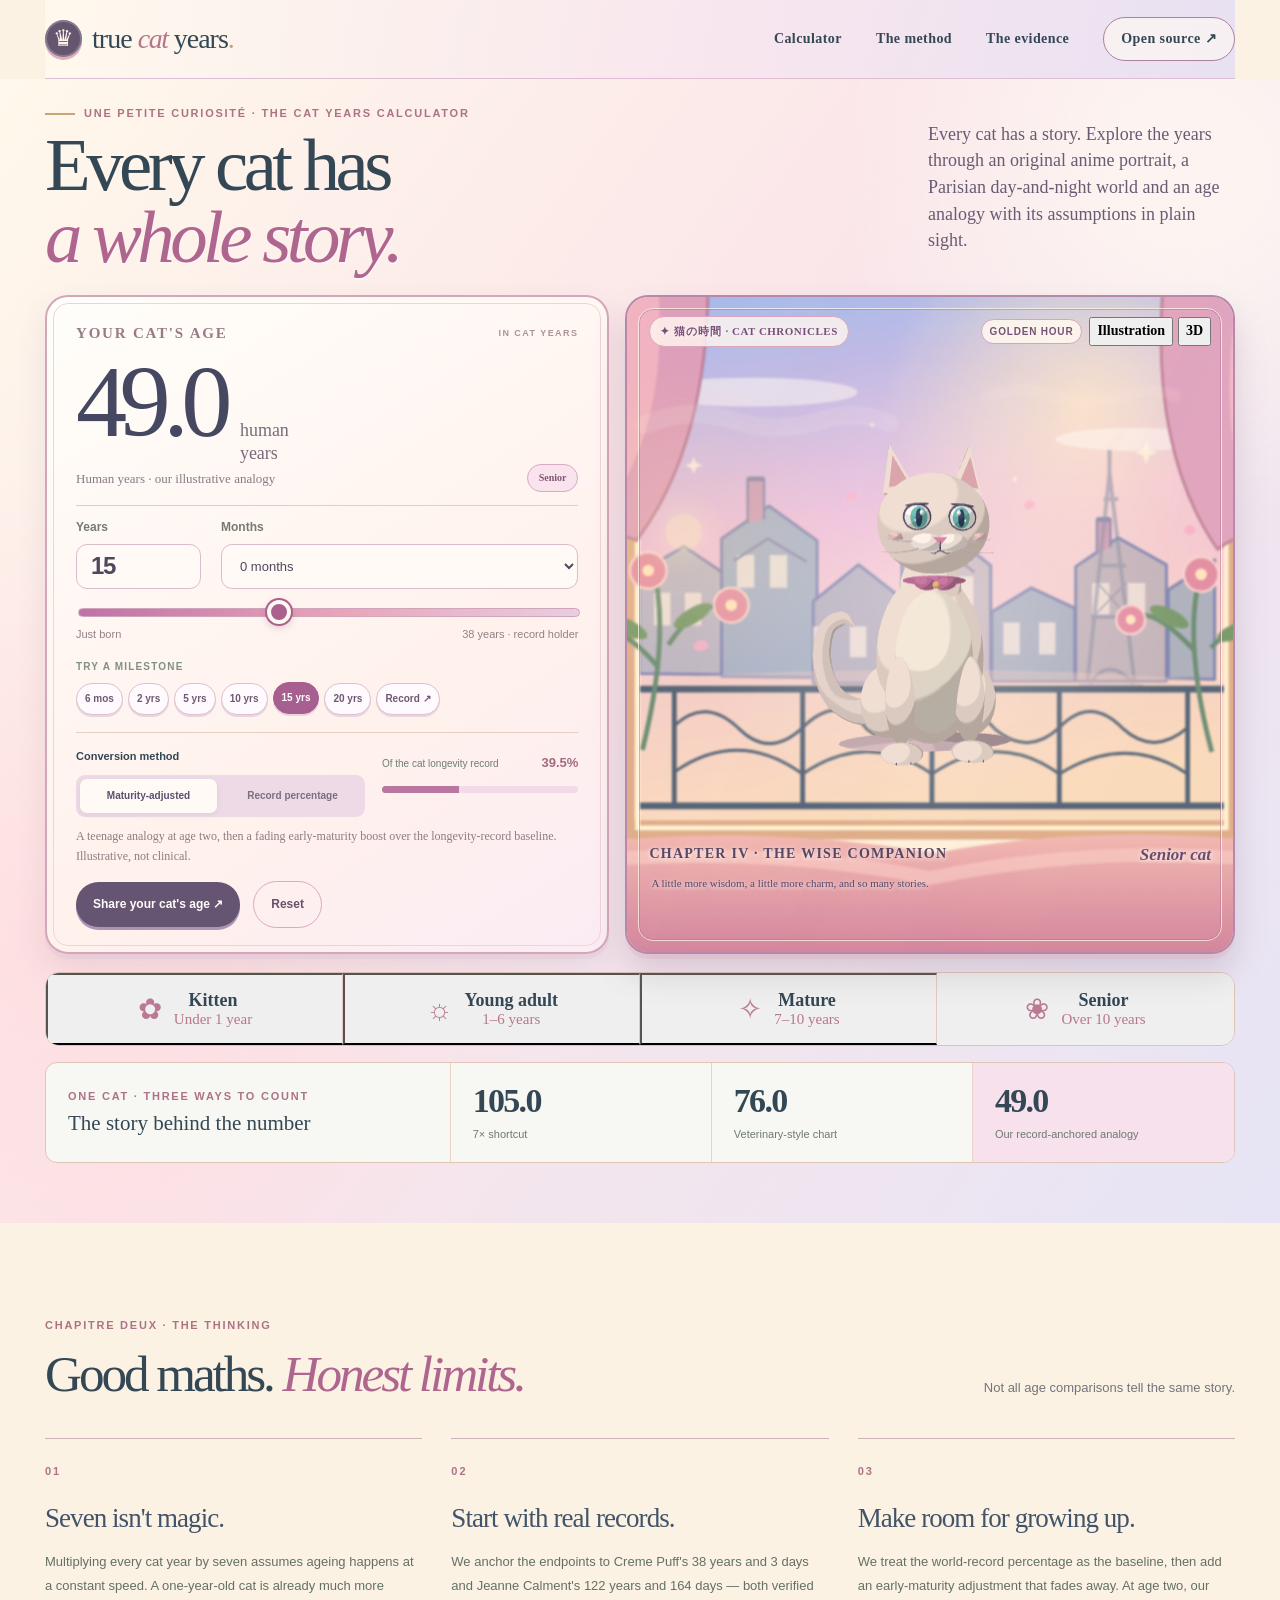
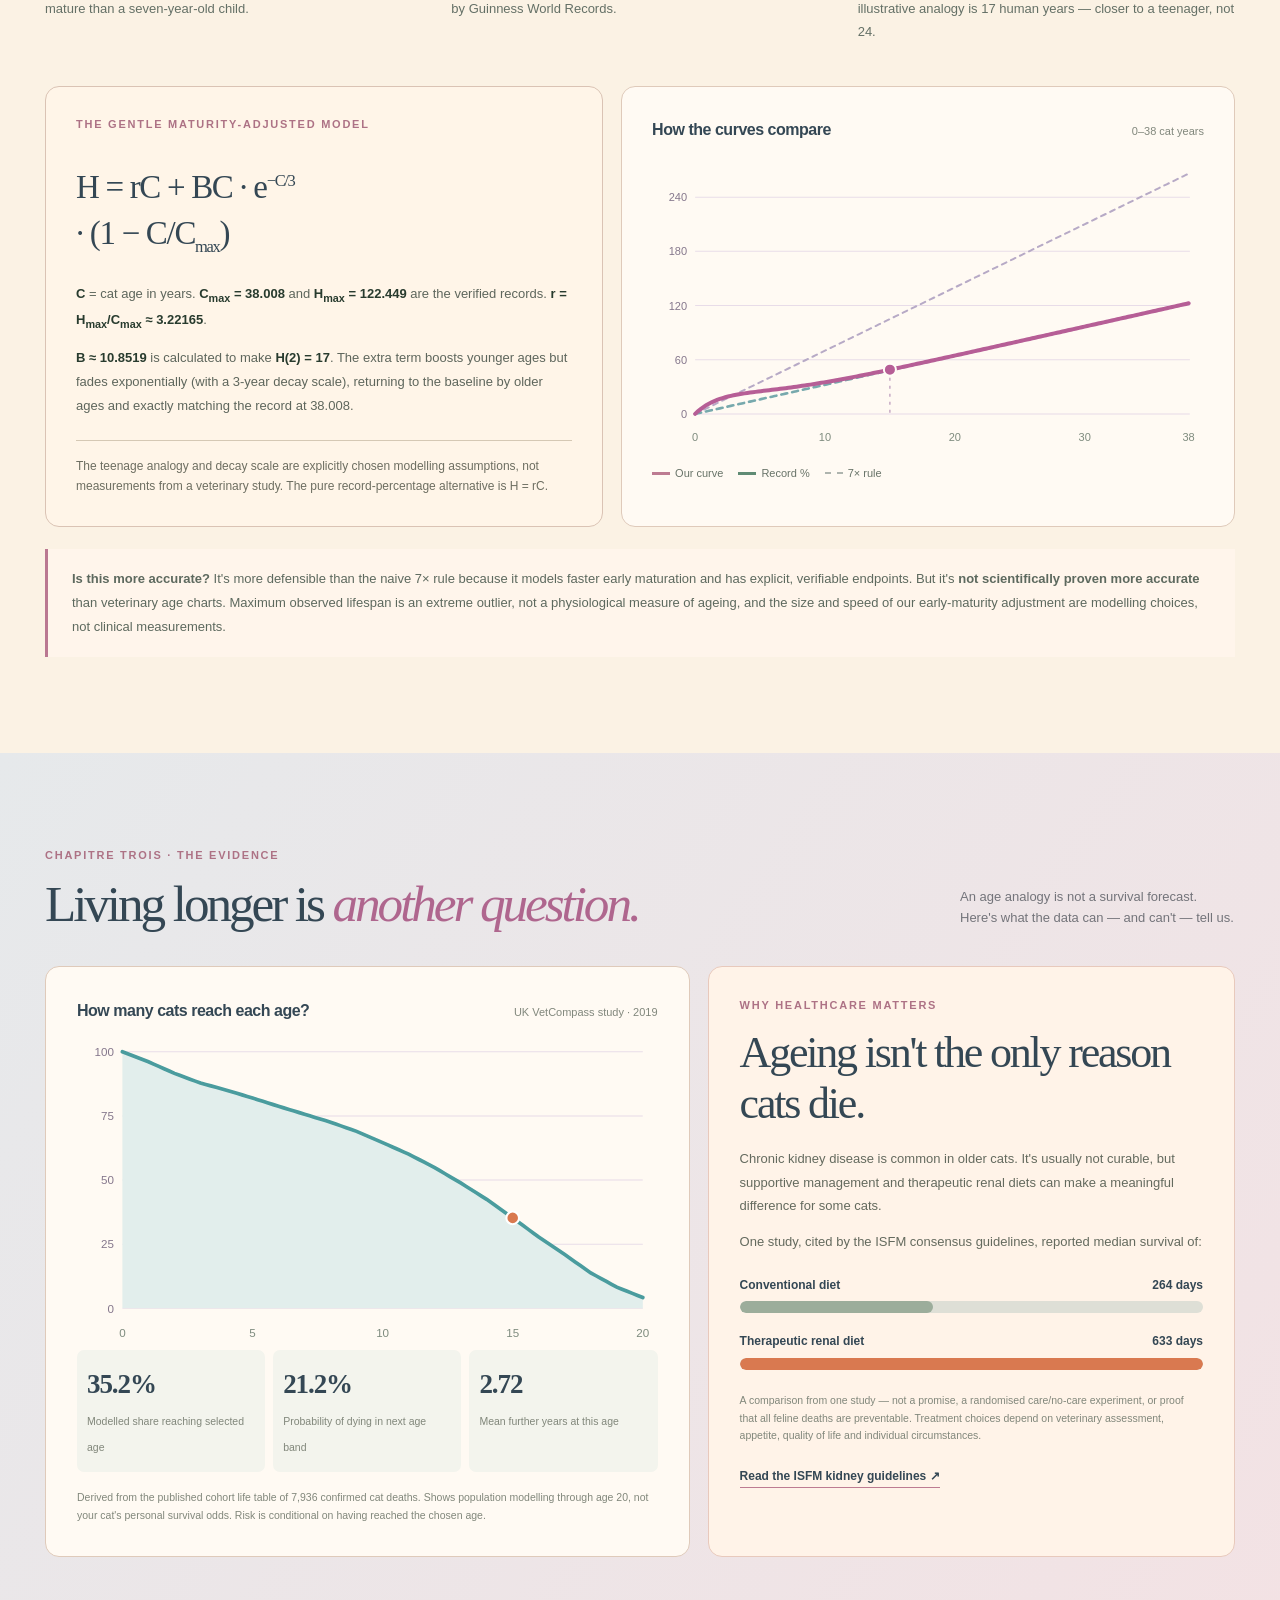
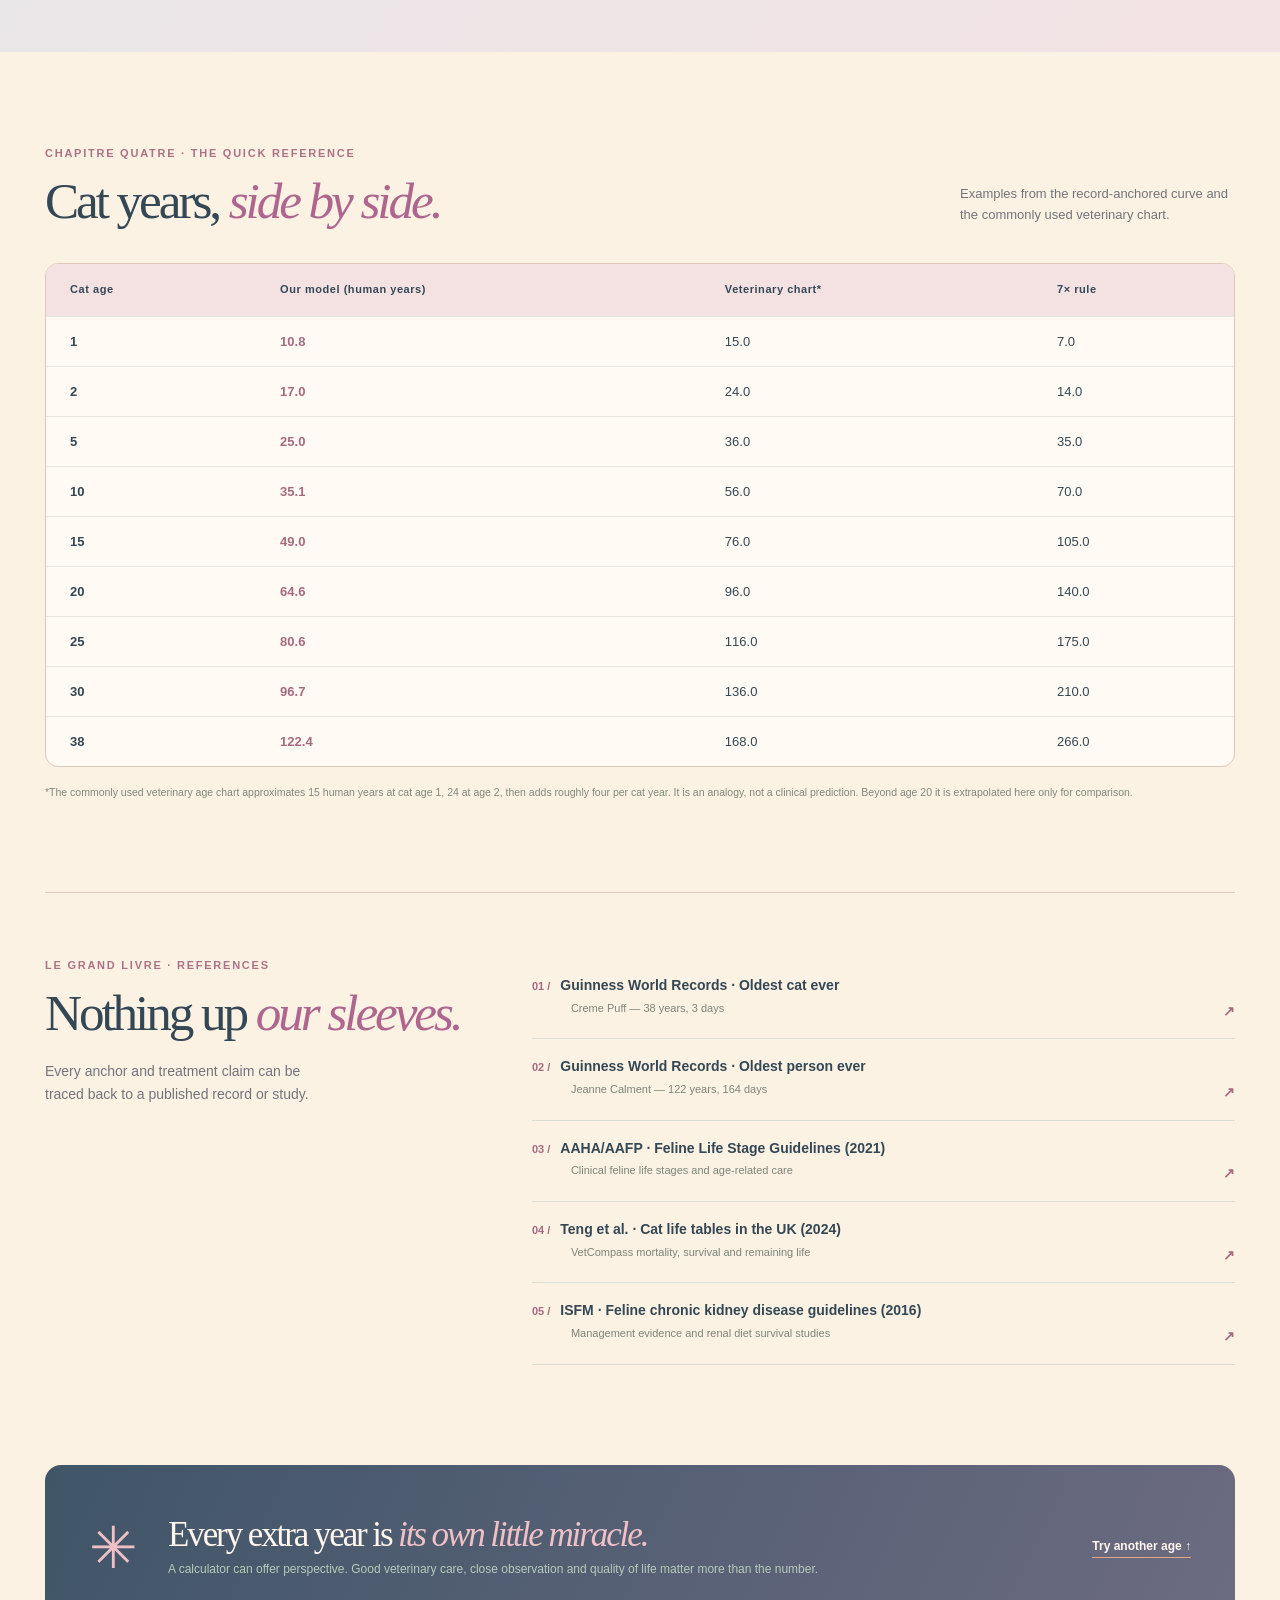
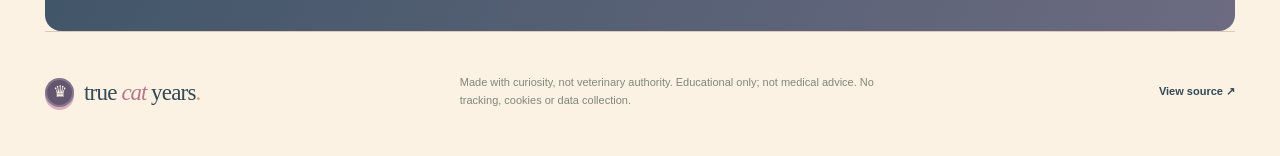
==== index.html @ 6645104f "Make life stages explorable and give anime landing page a story-first voice" ====
<!doctype html>
<html lang="en">
<head>
<meta charset="utf-8"><meta name="viewport" content="width=device-width,initial-scale=1">
<meta name="theme-color" content="#fbf2e4">
<link rel="canonical" href="https://catyear.pages.dev/">
<meta property="og:url" content="https://catyear.pages.dev/">
<meta name="description" content="How old is your cat in human years? Explore a beautiful, research-linked cat years calculator anchored to the oldest verified cat and human, with a transparent formula and real feline longevity data.">
<meta property="og:type" content="website"><meta property="og:title" content="How old is your cat, really? | True Cat Years"><meta property="og:description" content="An anime-inspired Parisian cat that grows with your age slider. A gentler, transparent way to count cat years.">
<title>Cat Years to Human Years Calculator | True Cat Years</title>
<link rel="icon" href="./favicon.svg" type="image/svg+xml"><link rel="stylesheet" href="./styles.css"><link rel="stylesheet" href="./storyboard.css">
<script type="application/ld+json">{"@context":"https://schema.org","@type":"WebApplication","name":"True Cat Years Calculator","applicationCategory":"HealthApplication","operatingSystem":"Any","isAccessibleForFree":true,"description":"An illustrative cat-to-human age calculator anchored to verified world longevity records, with a distinct veterinary-life-stage comparison and empirical cat survival data.","author":{"@type":"Person","name":"Duncan Trevithick"}}</script>
</head>
<body>
<a class="skip" href="#calculator">Skip to calculator</a>
<header class="site-header wrap">
<a href="./" class="brand" aria-label="True Cat Years home"><span class="brand-mark" aria-hidden="true">♛</span><span>true <span class="brand-italic">cat</span> years<span class="brand-dot">.</span></span></a>
<nav aria-label="Primary navigation"><a href="#calculator">Calculator</a><a href="#how-it-works">The method</a><a href="#the-evidence">The evidence</a><a class="nav-github" href="https://github.com/dunctk/true-cat-year-calculator" target="_blank" rel="noopener noreferrer">Open source ↗</a></nav>
</header>
<main>

<section class="calculator-section experience-section" id="calculator" aria-labelledby="calc-heading">
<div class="wrap">
  <div class="experience-heading">
    <div><p class="kicker"><span class="kicker-rule"></span>UNE PETITE CURIOSITÉ · THE CAT YEARS CALCULATOR</p>
      <h1 id="calc-heading">Every cat has<br><em>a whole story.</em></h1></div>
    <p class="experience-intro">Every cat has a story. Explore the years through an original anime portrait, a Parisian day-and-night world and an age analogy with its assumptions in plain sight.</p>
  </div>
  <div class="calc-grid experience-grid">
    <div class="control-panel experience-control">
      <div class="panel-index"><span>YOUR CAT'S AGE</span><span>IN CAT YEARS</span></div>
      <div class="hero-result">
        <div class="hero-number"><strong id="result-years" aria-live="polite" aria-atomic="true">49.0</strong><span>human<br>years</span></div>
        <div class="hero-sub"><span>Human years · our illustrative analogy</span><span id="stage" class="stage-pill">Senior</span></div>
      </div>
      <div class="age-fields"><div><label for="years">Years</label><input type="number" id="years" min="0" max="38" step="1" value="15" inputmode="numeric"></div><div><label for="months">Months</label><select id="months" aria-label="Additional months"><option value="0">0 months</option><option value="1">1 month</option><option value="2">2 months</option><option value="3">3 months</option><option value="4">4 months</option><option value="5">5 months</option><option value="6">6 months</option><option value="7">7 months</option><option value="8">8 months</option><option value="9">9 months</option><option value="10">10 months</option><option value="11">11 months</option></select></div></div>
      <input type="range" id="age-slider" min="0" max="38" step=".0833333333" value="15" aria-label="Cat age in years">
      <div class="range-ends"><span>Just born</span><span>38 years · record holder</span></div>
      <div class="quick-label">TRY A MILESTONE</div>
      <div class="presets"><button type="button" data-age="0.5">6 mos</button><button type="button" data-age="2">2 yrs</button><button type="button" data-age="5">5 yrs</button><button type="button" data-age="10">10 yrs</button><button type="button" data-age="15">15 yrs</button><button type="button" data-age="20">20 yrs</button><button type="button" data-age="38.0082">Record ↗</button></div>
      <div class="control-lower">
        <div><p class="control-subhead">Conversion method</p><div class="switcher" role="group" aria-label="Age conversion model"><button id="mode-adjusted" type="button" aria-pressed="true" class="active">Maturity-adjusted</button><button id="mode-linear" type="button" aria-pressed="false">Record percentage</button></div></div>
        <div class="record-meter"><div class="record-meter-label"><span>Of the cat longevity record</span><strong id="record-share">39.5%</strong></div><div class="progress" aria-hidden="true"><span id="progress-bar"></span></div></div>
      </div>
      <p class="method-explain" id="mode-description">A teenage analogy at age two, then a fading early-maturity boost over the longevity-record baseline. Illustrative, not clinical.</p>
      <div class="result-actions"><button type="button" id="copy-link" class="action-main">Share your cat's age ↗</button><button type="button" id="reset-age" class="action-alt">Reset</button></div>
      <p id="copy-status" class="sr-only" role="status"></p>
    </div>
    <div class="scene-panel" aria-label="Cat character in a Parisian day-and-night timelapse controlled by the age slider">
      <!-- The slider scrubs these scenery layers; nothing plays on its own. The cat remains independently rendered in WebGL above them. -->
      <div class="paris-timelapse" aria-hidden="true">
        <div class="tl-warmth"></div>
        <div class="tl-sunset"></div>
        <div class="tl-nightfall"></div>
        <svg class="tl-animation-art" viewBox="0 0 760 700" preserveAspectRatio="xMidYMid slice" focusable="false" aria-hidden="true">
          <defs>
            <radialGradient id="tl-sun-glow"><stop offset="0" stop-color="#fff2c7" stop-opacity=".82"/><stop offset=".25" stop-color="#ffdeaa" stop-opacity=".37"/><stop offset="1" stop-color="#ffe1af" stop-opacity="0"/></radialGradient>
            <radialGradient id="tl-moon-glow"><stop offset="0" stop-color="#e5e5ff" stop-opacity=".46"/><stop offset=".27" stop-color="#dce3ff" stop-opacity=".18"/><stop offset="1" stop-color="#dce3ff" stop-opacity="0"/></radialGradient>
          </defs>
          <g class="tl-clouds">
            <path d="M113 140q44-20 91-5t92 0q35-12 70 3" stroke="#fff9f1" stroke-width="19" stroke-linecap="round" opacity=".25" fill="none"/>
            <path d="M467 111q34-14 69-2t74 1q32-10 53 0" stroke="#fff2e6" stroke-width="11" stroke-linecap="round" opacity=".22" fill="none"/>
          </g>
          <g class="tl-sun">
            <circle cx="255" cy="143" r="175" fill="url(#tl-sun-glow)"/>
            <circle cx="255" cy="143" r="19" fill="#fff0bc" opacity=".94"/>
          </g>
          <g class="tl-stars">
            <g class="tl-stars-a" fill="#fff9e7">
              <circle cx="139" cy="91" r="2.2"/><circle cx="204" cy="62" r="1.5"/>
              <circle cx="289" cy="115" r="2.2"/><circle cx="350" cy="70" r="1.3"/>
              <circle cx="417" cy="110" r="2.0"/><circle cx="502" cy="60" r="1.5"/>
              <circle cx="589" cy="102" r="2.1"/><circle cx="643" cy="161" r="1.4"/>
            </g>
            <g class="tl-stars-b" fill="#fff5d9">
              <circle cx="169" cy="184" r="1.4"/><circle cx="246" cy="163" r="1.8"/>
              <circle cx="326" cy="194" r="1.2"/><circle cx="382" cy="158" r="2.1"/>
              <circle cx="465" cy="216" r="1.5"/><circle cx="548" cy="175" r="1.8"/>
              <circle cx="623" cy="225" r="1.2"/>
            </g>
          </g>
          <g class="tl-moon">
            <circle cx="210" cy="151" r="106" fill="url(#tl-moon-glow)"/>
            <circle cx="210" cy="151" r="16" fill="#f9f1d9"/>
            <circle cx="203" cy="146" r="16" fill="#d2d2e7"/>
          </g>
          <!-- These lit windows share viewBox coordinates with paris-balcony.svg. -->
          <g class="tl-windows">
            <path class="tl-window-early" d="M94 317h17v34H94zm54 0h17v34h-17zm52-39h18v34h-18zm59 74h17v32h-17zm109-52h17v30h-17zm87 48h17v33h-17zm92-41h18v33h-18z" fill="#ffe7a2"/>
            <path class="tl-window-late" d="M126 317h17v34h-17zm54-39h18v34h-18zm34 0h18v34h-18zm83 74h17v32h-17zm111-52h17v30h-17zm85 48h17v33h-17zm37 0h17v33h-17zm55-41h18v33h-18z" fill="#ffe0a1"/>
          </g>
        </svg>
      </div>
      <div class="scene-top"><span class="scene-title">✦ <span lang="ja">猫の時間</span> · CAT CHRONICLES</span><span class="scene-status-wrap"><span class="scene-daypart" id="scene-daypart">Golden hour</span><div class="portrait-switch" role="group" aria-label="Portrait style">
        <button type="button" id="portrait-anime" class="active" aria-pressed="true">Illustration</button>
        <button type="button" id="portrait-3d" aria-pressed="false">3D</button>
      </div></span></div>
      <div class="cat-viewport storybook-mode" id="cat-viewport">
        <canvas id="cat-canvas" aria-hidden="true"></canvas>
        <div id="cat-fallback" class="cat-fallback" aria-hidden="true">
        <svg id="anime-portrait" class="anime-portrait" viewBox="0 0 520 520" xmlns="http://www.w3.org/2000/svg" focusable="false" aria-hidden="true">
          <defs>
            <linearGradient id="fur-paint" x1=".12" x2=".92" y1="0" y2="1"><stop stop-color="#fff9eb"/><stop offset=".55" stop-color="#fce6e5"/><stop offset="1" stop-color="#e2c9e6"/></linearGradient>
            <linearGradient id="ear-paint" x1="0" y1="0" x2="1" y2="1"><stop stop-color="#e9a1b9"/><stop offset="1" stop-color="#f9d5cb"/></linearGradient>
            <linearGradient id="eye-gem" x1="0" y1="0" x2=".8" y2="1"><stop stop-color="#b1f4e5"/><stop offset=".48" stop-color="#5cb8b7"/><stop offset="1" stop-color="#377eab"/></linearGradient>
            <linearGradient id="scarf-paint" x1="0" y1="0" x2="1" y2="1"><stop stop-color="#dc86a8"/><stop offset="1" stop-color="#a45d92"/></linearGradient>
            <radialGradient id="cheek-paint"><stop stop-color="#ef94ad" stop-opacity=".67"/><stop offset="1" stop-color="#eea6b6" stop-opacity="0"/></radialGradient>
            <filter id="cat-shadow" x="-30%" y="-30%" width="160%" height="170%"><feGaussianBlur stdDeviation="8"/></filter>
          </defs>
          <ellipse cx="263" cy="461" rx="127" ry="17" fill="#594a73" opacity=".17" filter="url(#cat-shadow)"/>
          <g id="anime-whole">
            <!-- A curved tail painted behind the body, with a pale highlight and dark ink. -->
            <g id="anime-tail">
              <path d="M349 393C411 417 456 362 434 309C424 284 396 281 388 304" fill="none" stroke="#5d4d72" stroke-width="39" stroke-linecap="round"/>
              <path d="M349 393C411 417 456 362 434 309C424 284 396 281 388 304" fill="none" stroke="#dec6e0" stroke-width="30" stroke-linecap="round"/>
              <path d="M408 376C431 362 440 334 434 315" fill="none" stroke="#faf0e9" stroke-width="7" stroke-linecap="round" opacity=".7"/>
              <path d="M387 306Q398 290 412 292" fill="none" stroke="#f8d3da" stroke-width="5" stroke-linecap="round"/>
            </g>
            <g id="anime-body">
              <path d="M222 282C179 269 157 319 159 378C160 429 197 451 259 453C320 453 364 436 367 379C370 323 337 270 301 279Z" fill="url(#fur-paint)" stroke="#5d4d72" stroke-width="6" stroke-linejoin="round"/>
              <path d="M171 365Q174 427 225 441Q196 400 205 329Q176 330 171 365Z" fill="#d6bfdc" opacity=".7"/>
              <path d="M232 298C204 330 200 399 227 443C244 451 283 451 303 443C330 388 307 321 284 297Z" fill="#fffbef" opacity=".92"/>
              <path d="M211 335q-24 19-25 57M309 333q25 23 27 56" stroke="#b99bbd" stroke-width="5" stroke-linecap="round" fill="none" opacity=".55"/>
              <path d="M195 417C186 437 193 453 213 458H248C258 446 248 425 230 419Z" fill="#fff5e9" stroke="#5d4d72" stroke-width="5"/>
              <path d="M282 419C264 429 260 446 273 458H306C326 454 334 437 320 417Z" fill="#fff5e9" stroke="#5d4d72" stroke-width="5"/>
              <path d="M211 445v10M226 446v10M292 445v10M307 444v11" fill="none" stroke="#b49aac" stroke-width="3" stroke-linecap="round"/>
              <path d="M193 352q-16 17-12 36M332 349q18 19 13 38" stroke="#8d79a3" stroke-width="3" fill="none" opacity=".38"/>
            </g>
            <g id="anime-head">
              <!-- Big triangular ears, subtly asymmetrical like a drawn character. -->
              <path d="M161 175L169 85Q173 58 196 77L240 117M282 112L333 71Q357 54 360 90L364 178" fill="#fae9e6" stroke="#594863" stroke-width="7" stroke-linejoin="round"/>
              <path d="M178 103L184 153L219 132Z" fill="url(#ear-paint)"/>
              <path d="M344 101L306 133L349 157Z" fill="url(#ear-paint)"/>
              <path d="M182 107l9 35M342 108l-20 24" stroke="#fff5ed" stroke-width="5" stroke-linecap="round" opacity=".73"/>
              <!-- Heart-shaped cheeks, a pointed feline chin and broad anime forehead. -->
              <path d="M263 102C324 100 371 140 381 192C394 250 361 300 313 312C282 333 240 332 207 312C157 298 125 249 138 190C150 132 202 100 263 102Z" fill="url(#fur-paint)" stroke="#594863" stroke-width="7" stroke-linejoin="round"/>
              <!-- Soft cel-shadow planes: inked but not muddy. -->
              <path d="M158 219C156 265 187 294 213 302C203 278 193 249 201 227Z" fill="#d7c0df" opacity=".74"/>
              <path d="M323 132C351 154 364 183 361 206C355 176 339 157 323 151Z" fill="#fff9ef" opacity=".85"/>
              <path d="M211 115Q237 101 257 110Q283 99 311 119" fill="none" stroke="#fffaf0" stroke-width="9" stroke-linecap="round" opacity=".66"/>
              <!-- Hand-drawn forelock and three tiny fur tufts. -->
              <path d="M221 110Q238 138 253 131Q265 122 272 105M274 106Q284 129 295 125" fill="none" stroke="#ddbad8" stroke-width="5" stroke-linecap="round"/>
              <g id="anime-silver" opacity="0">
                <path d="M190 171Q198 143 219 131L211 166Z" fill="#b7bdd6" opacity=".8"/>
                <path d="M314 128Q341 144 347 164L326 158Z" fill="#b7bdd6" opacity=".75"/>
                <path d="M182 251Q199 275 218 279L204 287Z" fill="#b7bdd6" opacity=".55"/>
                <path d="M343 251Q329 271 310 281L324 288Z" fill="#b7bdd6" opacity=".6"/>
              </g>
              <g id="anime-eyes">
                <!-- Thick upper lash lines, twin highlight reflections, embedded glassy irises. -->
                <g id="anime-eye-left">
                  <path d="M176 211Q190 167 224 170Q251 174 251 211Q248 250 214 257Q181 249 176 211Z" fill="#fffaf4" stroke="#594863" stroke-width="5"/>
                  <ellipse cx="218" cy="218" rx="20" ry="32" fill="url(#eye-gem)"/>
                  <ellipse cx="220" cy="220" rx="8" ry="26" fill="#385271"/>
                  <ellipse cx="207" cy="196" rx="9" ry="13" fill="#fff"/>
                  <ellipse cx="231" cy="230" rx="4.6" ry="6.5" fill="#f9ffff" opacity=".94"/>
                  <path d="M177 202Q208 165 244 189" fill="none" stroke="#594863" stroke-width="10" stroke-linecap="round"/>
                  <path d="M180 198L168 186" fill="none" stroke="#594863" stroke-width="5" stroke-linecap="round"/>
                </g>
                <g id="anime-eye-right">
                  <path d="M273 211Q278 174 303 170Q339 167 350 211Q348 249 315 257Q281 250 273 211Z" fill="#fffaf4" stroke="#594863" stroke-width="5"/>
                  <ellipse cx="308" cy="218" rx="20" ry="32" fill="url(#eye-gem)"/>
                  <ellipse cx="309" cy="220" rx="8" ry="26" fill="#385271"/>
                  <ellipse cx="299" cy="196" rx="9" ry="13" fill="#fff"/>
                  <ellipse cx="323" cy="230" rx="4.6" ry="6.5" fill="#f9ffff" opacity=".94"/>
                  <path d="M278 189Q317 165 348 202" fill="none" stroke="#594863" stroke-width="10" stroke-linecap="round"/>
                  <path d="M345 198L357 186" fill="none" stroke="#594863" stroke-width="5" stroke-linecap="round"/>
                </g>
              </g>
              <ellipse cx="177" cy="261" rx="36" ry="20" fill="url(#cheek-paint)"/>
              <ellipse cx="350" cy="261" rx="36" ry="20" fill="url(#cheek-paint)"/>
              <!-- Tiny muzzle: not a human smile. -->
              <path d="M247 263Q258 270 268 263Q274 273 263 280Q253 280 247 263Z" fill="#d989a3" stroke="#8d5e83" stroke-width="2.5"/>
              <path d="M263 280v7M263 287q-11 12-22 0M263 287q11 12 22 0" fill="none" stroke="#776078" stroke-width="3" stroke-linecap="round"/>
              <g fill="#ab8198"><circle cx="208" cy="267" r="2.6"/><circle cx="216" cy="272" r="2.2"/><circle cx="319" cy="269" r="2.5"/><circle cx="311" cy="273" r="2.1"/></g>
              <g fill="none" stroke="#fff8f2" stroke-width="3" stroke-linecap="round">
                <path d="M224 276Q186 267 151 258M220 286Q186 288 159 304M301 276Q342 264 376 253M303 287Q337 290 368 303"/>
              </g>
            </g>
            <!-- Silk bow and enamel-gold star charm, sitting above the body. -->
            <g id="anime-ribbon">
              <path d="M258 308Q215 276 202 306Q207 330 254 319Q292 336 317 310Q314 277 265 307Z" fill="url(#scarf-paint)" stroke="#6c5176" stroke-width="5" stroke-linejoin="round"/>
              <path d="M227 304l27 11M296 303l-29 11" stroke="#f8c8db" stroke-width="4" stroke-linecap="round"/>
              <circle cx="261" cy="316" r="10" fill="#f5c88e" stroke="#886480" stroke-width="3"/>
              <path d="M260 330v13" stroke="#8b6282" stroke-width="3"/>
              <path d="M260 340l5 9 10 1-7 7 2 10-10-5-9 5 1-10-7-7 10-1Z" fill="#f2c77d" stroke="#8a6784" stroke-width="2.6" stroke-linejoin="round"/>
              <path d="M256 351l4-5" stroke="#fff6d7" stroke-width="2" stroke-linecap="round"/>
            </g>
          </g>
        </svg>
      </div>
      </div>
      <div class="scene-foot"><span id="story-chapter">CHAPTER IV · WISE COMPANION</span><span id="portrait-stage" aria-live="polite">Senior cat</span></div>
      <p id="scene-story" class="scene-note">Every little adventure becomes a treasured memory.</p><p class="scene-disclaimer">Illustrative character · Not a biological-age or health prediction</p>
    </div>
  </div>
  <div class="life-story-strip" role="group" aria-label="Jump to a cat life stage">
    <button type="button" class="life-stage" data-age="0.5" aria-pressed="false"><span class="life-icon">✿</span><span><strong>Kitten</strong><small>Under 1 year</small></span></button>
    <button type="button" class="life-stage" data-age="3" aria-pressed="false"><span class="life-icon">☼</span><span><strong>Young adult</strong><small>1–6 years</small></span></button>
    <button type="button" class="life-stage" data-age="8" aria-pressed="false"><span class="life-icon">✧</span><span><strong>Mature</strong><small>7–10 years</small></span></button>
    <button type="button" class="life-stage" data-age="15" aria-pressed="true"><span class="life-icon">❀</span><span><strong>Senior</strong><small>Over 10 years</small></span></button>
  </div><div class="comparison-band"><div><span class="mini-overline">ONE CAT · THREE WAYS TO COUNT</span><p>The story behind the number</p></div><div><strong id="compare-seven">105</strong><small>7× shortcut</small></div><div><strong id="compare-vet">76</strong><small>Veterinary-style chart</small></div><div class="compare-feature"><strong id="compare-ours">49.0</strong><small>Our record-anchored analogy</small></div></div>
</div>
</section>
<section class="method-section wrap" id="how-it-works" aria-labelledby="method-heading">
  <div class="section-heading"><div><p class="kicker">CHAPITRE DEUX · THE THINKING</p><h2 id="method-heading">Good maths. <em>Honest limits.</em></h2></div><p>Not all age comparisons tell the same story.</p></div>
  <div class="reason-grid">
    <article><span class="reason-number">01</span><h3>Seven isn't magic.</h3><p>Multiplying every cat year by seven assumes ageing happens at a constant speed. A one-year-old cat is already much more mature than a seven-year-old child.</p></article>
    <article><span class="reason-number">02</span><h3>Start with real records.</h3><p>We anchor the endpoints to Creme Puff's 38 years and 3 days and Jeanne Calment's 122 years and 164 days — both verified by Guinness World Records.</p></article>
    <article><span class="reason-number">03</span><h3>Make room for growing up.</h3><p>We treat the world-record percentage as the baseline, then add an early-maturity adjustment that fades away. At age two, our illustrative analogy is 17 human years — closer to a teenager, not 24.</p></article>
  </div>
  <div class="formula-layout">
    <div class="formula-card"><p class="mini-overline">THE GENTLE MATURITY-ADJUSTED MODEL</p><div class="formula formula-v2" aria-label="H equals r times C plus B times C times e to the power negative C divided by three, times one minus C over C maximum"><span>H = rC + BC · e<sup>−C/3</sup></span><span> · (1 − C/C<sub>max</sub>)</span></div><p><strong>C</strong> = cat age in years. <strong>C<sub>max</sub> = 38.008</strong> and <strong>H<sub>max</sub> = 122.449</strong> are the verified records. <strong>r = H<sub>max</sub>/C<sub>max</sub> ≈ <span id="ratio">3.22165</span></strong>.</p><p><strong>B ≈ <span id="boost">10.8519</span></strong> is calculated to make <strong>H(2) = 17</strong>. The extra term boosts younger ages but fades exponentially (with a 3-year decay scale), returning to the baseline by older ages and exactly matching the record at 38.008.</p><div class="formula-note">The teenage analogy and decay scale are explicitly chosen modelling assumptions, not measurements from a veterinary study. The pure record-percentage alternative is H = rC.</div></div>
    <div class="chart-card"><div class="chart-head"><h3>How the curves compare</h3><span>0–38 cat years</span></div><svg id="age-chart" viewBox="0 0 550 295" role="img" aria-label="Curve comparison between maturity-adjusted, linear world-record percentage, and seven times cat age"></svg><div class="chart-legend"><span><i class="lg-orange"></i>Our curve</span><span><i class="lg-green"></i>Record %</span><span><i class="lg-dotted"></i>7× rule</span></div></div>
  </div>
  <p class="accuracy-caveat"><strong>Is this more accurate?</strong> It's more defensible than the naive 7× rule because it models faster early maturation and has explicit, verifiable endpoints. But it's <strong>not scientifically proven more accurate</strong> than veterinary age charts. Maximum observed lifespan is an extreme outlier, not a physiological measure of ageing, and the size and speed of our early-maturity adjustment are modelling choices, not clinical measurements.</p>
</section>
<section class="evidence-section" id="the-evidence" aria-labelledby="evidence-heading"><div class="wrap">
  <div class="section-heading"><div><p class="kicker">CHAPITRE TROIS · THE EVIDENCE</p><h2 id="evidence-heading">Living longer is <em>another question.</em></h2></div><p>An age analogy is not a survival forecast. Here's what the data can — and can't — tell us.</p></div>
  <div class="evidence-grid">
    <div class="survival-card"><div class="chart-head"><h3>How many cats reach each age?</h3><span>UK VetCompass study · 2019</span></div><svg id="survival-chart" viewBox="0 0 550 285" role="img" aria-label="Modelled population survival from newborn up to 20 cat years in a UK veterinary study"></svg><div class="survival-metrics"><div><strong id="survival-share">35.2%</strong><span>Modelled share reaching selected age</span></div><div><strong id="death-risk">21.2%</strong><span>Probability of dying in next age band</span></div><div><strong id="years-left">2.72</strong><span>Mean further years at this age</span></div></div><p class="small-print">Derived from the published cohort life table of 7,936 confirmed cat deaths. Shows population modelling through age 20, not your cat's personal survival odds. Risk is conditional on having reached the chosen age.</p></div>
    <div class="kidney-card"><p class="mini-overline">WHY HEALTHCARE MATTERS</p><h3>Ageing isn't the only reason cats die.</h3><p>Chronic kidney disease is common in older cats. It's usually not curable, but supportive management and therapeutic renal diets can make a meaningful difference for some cats.</p><p>One study, cited by the ISFM consensus guidelines, reported median survival of:</p><div class="diet-bars"><div><div><span>Conventional diet</span><b>264 days</b></div><div class="bar-track"><span style="width:41.7%;background:#9cad9b"></span></div></div><div><div><span>Therapeutic renal diet</span><b>633 days</b></div><div class="bar-track"><span style="width:100%;background:#d97950"></span></div></div></div><p class="small-print">A comparison from one study — not a promise, a randomised care/no-care experiment, or proof that all feline deaths are preventable. Treatment choices depend on veterinary assessment, appetite, quality of life and individual circumstances.</p><a href="https://pmc.ncbi.nlm.nih.gov/articles/PMC11148907/" target="_blank" rel="noopener noreferrer" class="text-link">Read the ISFM kidney guidelines ↗</a></div>
  </div>
</div></section>
<section class="table-section wrap" aria-labelledby="table-heading">
  <div class="section-heading"><div><p class="kicker">CHAPITRE QUATRE · THE QUICK REFERENCE</p><h2 id="table-heading">Cat years, <em>side by side.</em></h2></div><p>Examples from the record-anchored curve and the commonly used veterinary chart.</p></div>
  <div class="table-shell"><table><thead><tr><th>Cat age</th><th>Our model (human years)</th><th>Veterinary chart*</th><th>7× rule</th></tr></thead><tbody id="age-table"></tbody></table></div>
  <p class="small-print">*The commonly used veterinary age chart approximates 15 human years at cat age 1, 24 at age 2, then adds roughly four per cat year. It is an analogy, not a clinical prediction. Beyond age 20 it is extrapolated here only for comparison.</p>
</section>
<section class="sources-section wrap" aria-labelledby="sources-heading">
  <div><p class="kicker">LE GRAND LIVRE · REFERENCES</p><h2 id="sources-heading">Nothing up <em>our sleeves.</em></h2><p class="sources-lede">Every anchor and treatment claim can be traced back to a published record or study.</p></div>
  <ol class="source-list">
    <li><a href="https://www.guinnessworldrecords.com/world-records/oldest-cat-ever" target="_blank" rel="noopener noreferrer"><strong>Guinness World Records · Oldest cat ever</strong><span>Creme Puff — 38 years, 3 days <b>↗</b></span></a></li>
    <li><a href="https://www.guinnessworldrecords.com/world-records/oldest-person" target="_blank" rel="noopener noreferrer"><strong>Guinness World Records · Oldest person ever</strong><span>Jeanne Calment — 122 years, 164 days <b>↗</b></span></a></li>
    <li><a href="https://www.aaha.org/resources/2021-aaha-aafp-feline-life-stage-guidelines/feline-life-stage-definitions/" target="_blank" rel="noopener noreferrer"><strong>AAHA/AAFP · Feline Life Stage Guidelines (2021)</strong><span>Clinical feline life stages and age-related care <b>↗</b></span></a></li>
    <li><a href="https://doi.org/10.1177/1098612X241234556" target="_blank" rel="noopener noreferrer"><strong>Teng et al. · Cat life tables in the UK (2024)</strong><span>VetCompass mortality, survival and remaining life <b>↗</b></span></a></li>
    <li><a href="https://pmc.ncbi.nlm.nih.gov/articles/PMC11148907/" target="_blank" rel="noopener noreferrer"><strong>ISFM · Feline chronic kidney disease guidelines (2016)</strong><span>Management evidence and renal diet survival studies <b>↗</b></span></a></li>
  </ol>
</section>
<section class="closing wrap"><span aria-hidden="true">✳</span><div><h2>Every extra year is <em>its own little miracle.</em></h2><p>A calculator can offer perspective. Good veterinary care, close observation and quality of life matter more than the number.</p></div><a href="#calculator">Try another age ↑</a></section>
</main>
<footer class="site-footer wrap"><a class="brand" href="./"><span class="brand-mark">♛</span><span>true <span class="brand-italic">cat</span> years<span class="brand-dot">.</span></span></a><p>Made with curiosity, not veterinary authority. Educational only; not medical advice. No tracking, cookies or data collection.</p><a href="https://github.com/dunctk/true-cat-year-calculator" target="_blank" rel="noopener noreferrer">View source ↗</a></footer>
<script src="./model.js" defer></script>
<script src="./cat-growth.js" defer></script>
<script src="./cat-scene.js" defer></script>
<script src="./timelapse.js" defer></script>
<script src="./storybook.js" defer></script>
<script src="./app.js" defer></script>
</body></html>
---- styles.css ----
:root{--cream:#f8f4ea;--ink:#22352b;--muted:#6d7469;--orange:#d97950;--orange-dark:#af5838;--sage:#dbe7d9;--sage-dark:#537563;--white:#fffdf7;--line:#dcded2;--serif:Georgia,"Iowan Old Style","Times New Roman",serif;--sans:Inter,ui-sans-serif,-apple-system,BlinkMacSystemFont,"Segoe UI",sans-serif}*{box-sizing:border-box}html{scroll-behavior:smooth}body{margin:0;background:var(--cream);color:var(--ink);font-family:var(--sans);-webkit-font-smoothing:antialiased}body,p{line-height:1.62}button,input,select{font:inherit}button{cursor:pointer}a{color:inherit;text-decoration:none}a:focus-visible,button:focus-visible,input:focus-visible,select:focus-visible{outline:3px solid var(--orange);outline-offset:3px}.wrap{width:min(1190px,calc(100% - 56px));margin-inline:auto}.skip{position:absolute;left:-9999px}.skip:focus{left:12px;top:12px;background:white;padding:12px;z-index:100}.site-header{height:95px;display:flex;align-items:center;justify-content:space-between;border-bottom:1px solid var(--line)}.brand{display:inline-flex;align-items:center;gap:10px;font-weight:800;letter-spacing:-.07em;font-size:23px;white-space:nowrap}.brand-mark{width:37px;height:37px;display:grid;place-items:center;color:var(--cream);border-radius:50%;background:var(--ink);font-size:22px;letter-spacing:0}.brand-italic{font-family:var(--serif);font-weight:400;font-style:italic;letter-spacing:-.05em}.brand-dot{color:var(--orange)}nav{display:flex;align-items:center;gap:34px;font-size:13px;font-weight:650}nav a:hover,.text-link:hover,.site-footer a:hover{color:var(--orange-dark)}.nav-github{border:1px solid var(--ink);padding:10px 17px;border-radius:99px}.hero{display:grid;grid-template-columns:1.12fr .88fr;min-height:585px;align-items:center;gap:15px;padding-top:50px;padding-bottom:55px}.kicker,.mini-overline{font-size:11px;font-weight:800;letter-spacing:.18em;text-transform:uppercase;color:var(--orange-dark);line-height:1.4;margin:0}.kicker-rule{display:inline-block;height:2px;background:var(--orange);width:30px;vertical-align:middle;margin-right:9px}h1,h2,h3,p{margin-top:0}h1,h2{font-family:var(--serif);font-weight:400;letter-spacing:-.06em}h1{font-size:clamp(55px,6.1vw,91px);line-height:1.035;margin:27px 0}h1 em,h2 em{font-weight:400;color:var(--orange-dark)}.period{color:var(--orange)}.hero-lede{font-size:17px;max-width:575px;color:#58635a;line-height:1.83;margin-bottom:31px}.hero-link{display:inline-flex;gap:25px;align-items:center;font-size:14px;font-weight:800;border-bottom:2px solid var(--orange);padding-bottom:10px}.hero-link span{font-size:21px}.hero-art{position:relative;width:100%;height:460px;display:flex;align-items:center;justify-content:center}.orb{position:absolute;border-radius:50%}.orb-one{width:365px;height:365px;background:#ecdbc0;top:35px;left:calc(50% - 175px)}.orb-two{width:75px;height:75px;background:#d3dfcf;right:22px;top:21px}.cat-art{position:relative;width:100%;max-height:420px;z-index:2;filter:drop-shadow(0 10px 0 rgba(42,60,43,.02))}.art-stamp{position:absolute;z-index:3;right:-6px;top:77px;transform:rotate(9deg);width:128px;height:128px;border:1.5px dashed #d7a17a;border-radius:50%;background:#f6e8d7;display:flex;align-items:center;justify-content:center;flex-direction:column;text-align:center}.art-stamp span{font-family:var(--serif);font-size:48px;line-height:1;color:var(--orange-dark)}.art-stamp small{font-size:10px;line-height:1.35;font-weight:650}.art-caption{position:absolute;bottom:0;color:#7e786d;font-size:12px;font-family:var(--serif);font-style:italic;letter-spacing:.02em}.calculator-section{background:#e8ede3;padding:89px 0 81px}.section-heading{display:flex;justify-content:space-between;align-items:end;gap:24px;margin-bottom:33px}.section-heading h2,.sources-section h2{font-size:clamp(38px,4vw,57px);line-height:1.11;margin:12px 0 0}.section-heading>p{font-size:13px;color:var(--muted);max-width:275px;margin:0 0 5px}.calc-grid{display:grid;grid-template-columns:1fr 1fr;gap:18px}.control-panel,.result-panel{border-radius:17px;padding:35px 38px;min-height:435px}.control-panel{background:var(--white);border:1px solid #dce2d6;box-shadow:0 16px 34px rgba(32,50,38,.045)}.panel-index{display:flex;justify-content:space-between;align-items:center;gap:8px;font-size:14px;font-weight:800}.panel-index span+span{color:#a0a99a;font-size:10px;letter-spacing:.17em}.age-fields{display:flex;gap:20px;margin-top:28px;margin-bottom:30px}.age-fields>div:first-child{flex:0 0 135px}.age-fields>div:last-child{flex:1}.age-fields label{display:block;font-size:12px;color:#767b70;font-weight:650;margin-bottom:6px}.age-fields input,.age-fields select{width:100%;background:#f7f8f2;border:1px solid #dbe0d6;color:var(--ink);height:57px;border-radius:9px;padding:0 14px}.age-fields input{font-size:30px;font-weight:750;letter-spacing:-.055em}.age-fields select{font-size:13px}input[type=range]{display:block;width:100%;height:6px;accent-color:var(--orange);cursor:pointer}.range-ends{display:flex;justify-content:space-between;font-size:11px;color:#8f988b;margin:9px 0 25px}.quick-label,.control-subhead{font-size:12px;font-weight:800;margin:0 0 12px}.presets{display:flex;gap:7px;flex-wrap:wrap}.presets button{font-size:11px;font-weight:700;background:#f4f6ef;border:1px solid #dce2d7;border-radius:7px;padding:9px 11px;color:#516356}.presets button.active,.presets button:hover{background:var(--ink);color:white;border-color:var(--ink)}.control-rule{height:1px;background:#e4e8df;margin:25px 0}.switcher{display:grid;grid-template-columns:1fr 1fr;gap:7px;padding:4px;background:#edf0e9;border-radius:9px}.switcher button{background:transparent;border:0;border-radius:7px;padding:11px 9px;font-size:12px;color:#637467;font-weight:750}.switcher .active{background:white;color:var(--ink);box-shadow:0 2px 6px rgba(0,0,0,.06)}.method-explain{font-size:11px;color:#79877b;margin:12px 0 0;line-height:1.65;min-height:35px}.result-panel{background:var(--ink);color:#f7f4e9;position:relative;overflow:hidden}.result-panel:after{content:"";position:absolute;width:330px;height:330px;border-radius:50%;border:1px solid rgba(241,240,217,.09);right:-150px;top:-100px;pointer-events:none}.result-overline{display:flex;justify-content:space-between;align-items:center;font-size:10px;font-weight:750;letter-spacing:.16em;color:#bbd0bc}.result-star{font-size:25px;color:#d9a283}.human-num{display:flex;align-items:baseline;gap:19px;margin:27px 0 13px;line-height:1}.human-num span{font-family:var(--serif);font-size:clamp(86px,10vw,127px);letter-spacing:-.09em}.human-num small{font-size:13px;color:#c1d0c3;max-width:65px;line-height:1.35}.result-context{font-size:13px;color:#c1d0c3;max-width:320px;line-height:1.65;margin:0}.result-context strong{color:#fff}.result-divider{height:1px;background:rgba(240,246,228,.2);margin:31px 0 23px}.result-details{display:flex;justify-content:space-between;gap:12px}.result-details div{display:grid;gap:8px}.result-details div+div{text-align:right}.result-details span{font-size:11px;color:#adc0ae}.result-details strong{font-size:17px}.progress{background:#46594a;border-radius:40px;height:6px;overflow:hidden;margin-top:21px}.progress span{display:block;height:100%;background:#e6a582;transition:width .2s}.result-actions{display:flex;align-items:center;gap:13px;margin-top:27px}.action-main,.action-alt{border:0;padding:13px 17px;border-radius:7px;font-size:12px;font-weight:800}.action-main{background:#e6aa8c;color:#20352a}.action-main:hover{background:#f1c5a9}.action-alt{background:transparent;color:#d0d9cf;border:1px solid #647466}.comparison-band{display:grid;grid-template-columns:1.55fr repeat(3,1fr);margin-top:16px;border:1px solid #cdd8c9;background:#f5f7f0;border-radius:12px;overflow:hidden}.comparison-band>div{padding:19px 22px;border-right:1px solid #dce4d6;display:flex;flex-direction:column;justify-content:center}.comparison-band>div:last-child{border-right:0}.comparison-band p{font-family:var(--serif);font-size:21px;line-height:1.25;margin:6px 0 0}.comparison-band strong{font-family:var(--serif);font-size:34px;line-height:1.1;letter-spacing:-.05em}.comparison-band small{font-size:11px;color:#6f796f;margin-top:6px}.comparison-band .compare-feature{background:#f8e2d4}.method-section{padding-top:95px;padding-bottom:96px}.reason-grid{display:grid;grid-template-columns:repeat(3,1fr);gap:29px;margin:35px 0 42px}.reason-grid article{border-top:1.5px solid #aebfb0;padding-top:18px}.reason-number{color:var(--orange-dark);font-size:11px;font-weight:800;letter-spacing:.18em}.reason-grid h3{font-family:var(--serif);font-weight:400;font-size:27px;letter-spacing:-.035em;margin:15px 0 9px}.reason-grid p{font-size:13px;color:#647066;margin:0;line-height:1.8}.formula-layout{display:grid;grid-template-columns:1fr 1.1fr;gap:18px}.formula-card,.chart-card{border-radius:14px;padding:30px;min-width:0}.formula-card{background:#f0e7d8}.formula{font-family:var(--serif);font-size:clamp(23px,2.65vw,37px);letter-spacing:-.04em;line-height:1.4;margin:32px 0 24px;white-space:nowrap}.formula sub,.formula sup{font-size:50%}.formula-card>p:not(.mini-overline){font-size:13px;color:#5e665c;line-height:1.85}.formula-card strong{color:#283b2e}.formula-note{border-top:1px solid #d5c8b4;padding-top:16px;margin-top:22px;font-size:12px;color:#6d6e61}.chart-card{background:#fffdf7;border:1px solid var(--line)}.chart-head{display:flex;align-items:baseline;justify-content:space-between;gap:10px}.chart-head h3{font-size:16px;letter-spacing:-.03em;margin:0}.chart-head span{font-size:11px;color:#81877c;white-space:nowrap}.chart-card svg,.survival-card svg{display:block;width:100%;height:auto;margin:13px auto}.chart-legend{display:flex;flex-wrap:wrap;gap:15px;font-size:11px;color:#687368}.chart-legend i{display:inline-block;width:18px;height:3px;vertical-align:middle;margin-right:5px}.lg-orange{background:var(--orange)}.lg-green{background:#608b74}.lg-dotted{border-top:2px dashed #aeb4ae}.accuracy-caveat{margin:22px 0 0;color:#5d695e;font-size:13px;line-height:1.85;background:#f2efe5;padding:18px 24px;border-left:3px solid var(--orange)}.evidence-section{padding:95px 0;background:#e7e9df}.evidence-grid{display:grid;grid-template-columns:1.1fr .9fr;gap:18px}.survival-card,.kidney-card{background:var(--white);padding:31px;border-radius:14px;border:1px solid #d9ded3;min-width:0}.survival-metrics{display:grid;grid-template-columns:repeat(3,1fr);gap:8px}.survival-metrics>div{background:#f3f4ed;padding:13px 10px;border-radius:7px}.survival-metrics strong{display:block;font-family:var(--serif);font-size:27px;letter-spacing:-.04em}.survival-metrics span,.small-print{font-size:10.5px;line-height:1.7;color:#81877b}.small-print{margin:17px 0 0}.kidney-card{background:#f6f0e4}.kidney-card h3{font-family:var(--serif);font-size:clamp(30px,3.5vw,44px);font-weight:400;line-height:1.15;letter-spacing:-.05em;margin:15px 0 18px}.kidney-card>p:not(.mini-overline):not(.small-print){font-size:13px;color:#646a5e;line-height:1.8}.diet-bars{display:grid;gap:19px;margin:22px 0}.diet-bars>div>div:first-child{display:flex;justify-content:space-between;font-size:12px;font-weight:700;margin-bottom:6px}.bar-track{height:12px;border-radius:20px;background:#dedfd6;overflow:hidden}.bar-track span{display:block;height:100%;border-radius:20px}.text-link{display:inline-block;border-bottom:1px solid var(--orange);font-size:12px;font-weight:800;margin-top:22px}.table-section{padding-top:94px;padding-bottom:90px}.table-shell{overflow:auto;background:var(--white);border:1px solid var(--line);border-radius:13px}table{width:100%;border-collapse:collapse;text-align:left;font-size:13px}th{background:#e9eee4;font-size:11px;letter-spacing:.05em;padding:17px 24px;white-space:nowrap}td{border-top:1px solid #e6e8df;padding:14px 24px}tbody tr:hover{background:#f8f5eb}td:first-child{font-weight:800}td:nth-child(2){font-weight:800;color:var(--orange-dark)}.sources-section{display:grid;grid-template-columns:.75fr 1.25fr;gap:65px;padding-top:65px;padding-bottom:100px;border-top:1px solid var(--line)}.sources-lede{font-size:14px;color:var(--muted);max-width:290px;margin-top:18px}.source-list{margin:0;padding:0;list-style:none;counter-reset:sources}.source-list li{counter-increment:sources;border-bottom:1px solid #d9dfd5}.source-list li a{padding:16px 0;display:block}.source-list li strong{display:block;font-size:14px}.source-list li strong:before{content:"0" counter(sources) " / ";color:var(--orange-dark);font-size:11px;margin-right:7px}.source-list li span{display:flex;justify-content:space-between;font-size:11px;color:#7d8479;margin-left:39px;margin-top:3px}.source-list li b{font-size:14px;color:var(--orange-dark)}.source-list li a:hover strong{color:var(--orange-dark)}.closing{background:var(--ink);color:#fffaf0;border-radius:16px;display:flex;gap:30px;align-items:center;padding:36px 44px}.closing>span{font-size:58px;color:#de9f7b}.closing h2{font-size:35px;line-height:1.12;margin:0 0 6px}.closing h2 em{color:#ebb394}.closing p{margin:0;font-size:12px;color:#b5cabb}.closing a{margin-left:auto;border-bottom:1px solid #e4a781;white-space:nowrap;font-size:12px;font-weight:800}.site-footer{display:flex;align-items:center;justify-content:space-between;gap:22px;padding-top:42px;padding-bottom:45px}.site-footer .brand{font-size:18px}.site-footer .brand-mark{height:29px;width:29px;font-size:16px}.site-footer p{font-size:11px;color:#818779;max-width:440px;margin:0}.site-footer>a:last-child{font-size:11px;font-weight:800;white-space:nowrap}.sr-only{position:absolute;width:1px;height:1px;padding:0;overflow:hidden;clip:rect(0,0,0,0);white-space:nowrap;border:0}@media(max-width:900px){.hero{grid-template-columns:1fr .9fr}.hero-art{height:340px}.orb-one{width:280px;height:280px;left:calc(50% - 140px)}.art-stamp{width:100px;height:100px;right:-10px;top:36px}.art-stamp span{font-size:35px}.formula-layout,.evidence-grid{grid-template-columns:1fr}.comparison-band{grid-template-columns:1.2fr repeat(3,1fr)}}@media(max-width:700px){.wrap{width:calc(100% - 34px)}.site-header{height:74px}.brand{font-size:21px}nav{gap:12px}nav a:not(.nav-github){display:none}.nav-github{padding:9px 11px;font-size:11px}.hero{display:flex;flex-direction:column;gap:8px;padding:51px 0 44px;min-height:0}.hero-copy{width:100%}h1{font-size:clamp(47px,11.3vw,73px);line-height:1.035}.hero-lede{font-size:15px}.hero-art{height:315px;width:min(370px,100%);margin:0 auto}.orb-one{width:275px;height:275px;top:10px}.cat-art{max-height:310px}.art-stamp{top:14px;right:0}.art-caption{bottom:-5px}.calculator-section,.method-section,.evidence-section,.table-section{padding-top:63px;padding-bottom:65px}.section-heading{align-items:start;flex-direction:column;gap:10px;margin-bottom:25px}.section-heading h2,.sources-section h2{font-size:38px}.section-heading>p{max-width:100%}.calc-grid,.reason-grid{grid-template-columns:1fr}.control-panel,.result-panel{padding:24px 22px;min-height:0}.result-panel{min-height:370px}.human-num span{font-size:97px}.comparison-band{grid-template-columns:repeat(3,1fr)}.comparison-band>div:first-child{grid-column:1/-1;border-bottom:1px solid #dce4d6}.comparison-band>div{padding:13px 12px}.comparison-band strong{font-size:30px}.comparison-band small{font-size:10px}.reason-grid{gap:23px;margin-top:23px}.reason-grid article{padding-top:12px}.formula-card,.chart-card,.survival-card,.kidney-card{padding:22px}.formula{font-size:27px}.survival-metrics strong{font-size:23px}.sources-section{grid-template-columns:1fr;gap:23px;padding-top:45px;padding-bottom:65px}.closing{display:block;padding:28px}.closing>span{font-size:35px}.closing h2{font-size:30px}.closing a{display:inline-block;margin-top:18px}.site-footer{flex-wrap:wrap;align-items:start;padding-top:33px;padding-bottom:35px}.site-footer p{order:3;width:100%;max-width:100%}}@media(max-width:370px){.age-fields>div:first-child{flex:0 0 105px}.switcher button{font-size:10px}.presets button{padding:8px}.human-num span{font-size:80px}.formula{font-size:23px}.chart-head{flex-direction:column}.source-list li span{margin-left:0}}@media(prefers-reduced-motion:reduce){html{scroll-behavior:auto}*{transition:none!important}}
/* Make the two-line equation readable on narrow phones. */
.formula-v2{white-space:normal;overflow-wrap:normal;font-size:clamp(21px,2.6vw,33px)}.formula-v2 span{display:block;white-space:nowrap}@media(max-width:370px){.formula-v2{font-size:21px}}

/* The calculator itself is the landing page's hero. */
.experience-section{background:#edf1e9;padding:35px 0 66px;min-height:0}
.experience-heading{display:flex;justify-content:space-between;align-items:end;gap:36px;margin-bottom:23px}
.experience-heading h1{font-size:clamp(40px,4.6vw,66px);line-height:1.04;margin:12px 0 0;max-width:790px}
.experience-intro{font-size:13px;color:#607267;max-width:350px;margin:0 0 3px;line-height:1.72}
.experience-grid{grid-template-columns:1.03fr .97fr;gap:17px;align-items:stretch}
.experience-control{background:#fffdf7;padding:27px 31px;min-height:0}
.experience-control .panel-index{font-size:11px;letter-spacing:.12em;color:#617668}
.experience-control .panel-index span+span{color:#98aa99}
.hero-result{margin:7px 0 10px;border-bottom:1px solid #e7e9df;padding-bottom:13px}
.hero-number{display:flex;align-items:baseline;gap:15px;line-height:1.05}
.hero-number strong{font-family:var(--serif);font-weight:400;font-size:clamp(72px,7vw,99px);letter-spacing:-.085em;color:var(--ink);font-variant-numeric:tabular-nums}
.hero-number span{font-size:13px;line-height:1.26;color:#6b7a70}
.hero-sub{display:flex;justify-content:space-between;gap:10px;align-items:center;font-size:11px;color:#748176}
.stage-pill{display:inline-flex;background:#e8ecdf;color:#415a48;border:1px solid #d2dfd2;border-radius:50px;padding:5px 11px;font-size:10px;font-weight:800}
.experience-control .age-fields{margin:12px 0 19px}
.experience-control .age-fields input,.experience-control .age-fields select{height:45px}
.experience-control .age-fields input{font-size:24px}
.experience-control .age-fields>div:first-child{flex:0 0 125px}
.experience-control .range-ends{margin-bottom:15px}
.experience-control .quick-label{font-size:10px;letter-spacing:.12em;margin-bottom:8px;color:#829082}
.experience-control .presets{gap:5px}
.experience-control .presets button{padding:7px 8px;font-size:10px}
.control-lower{display:grid;grid-template-columns:1.25fr .85fr;gap:17px;margin-top:17px;padding-top:15px;border-top:1px solid #e6e9df}
.control-lower .control-subhead{font-size:11px;margin-bottom:9px}
.control-lower .switcher button{font-size:10px;padding:9px 6px}
.record-meter{margin-top:4px}
.record-meter-label{display:flex;justify-content:space-between;align-items:baseline;gap:8px;font-size:10px;color:#6f7e73}
.record-meter-label strong{font-size:13px;color:#324b39;white-space:nowrap}
.record-meter .progress{height:7px;background:#e0e8da;margin-top:13px}
.record-meter .progress span{background:#d97950}
.experience-control .method-explain{margin-top:10px;min-height:0}
.experience-control .result-actions{margin-top:14px}
.experience-control .action-main{background:var(--ink);color:#fffdf7}
.experience-control .action-main:hover{background:#3d5948}
.experience-control .action-alt{color:#4d6656;border-color:#cbd9cd}
.experience-section .comparison-band{background:#f7f8f3}
.scene-panel{min-height:492px;background:radial-gradient(ellipse at 52% 36%,#f9efe1 0,#eadbc7 53%,#d2e1d5 100%);position:relative;border:1px solid #d3e0d6;overflow:hidden;border-radius:17px;display:flex;flex-direction:column}
.scene-top,.scene-foot{display:flex;justify-content:space-between;gap:10px;align-items:center;z-index:2;padding:23px 25px 0;font-size:10px;font-weight:800;letter-spacing:.13em;color:#416354}
.scene-status{border:1px solid rgba(72,112,79,.25);border-radius:100px;padding:7px 11px;background:rgba(255,255,255,.42);font-size:9px}
.cat-viewport{position:relative;min-height:330px;flex:1;isolation:isolate}
.cat-viewport:before{content:"";position:absolute;inset:16px 9% 0;background:radial-gradient(ellipse at 50% 45%,rgba(255,255,255,.45),transparent 67%);z-index:-1}
#cat-canvas{display:block;position:absolute;inset:0;width:100%;height:100%;touch-action:pan-y}
.cat-fallback{position:absolute;inset:0;display:grid;place-items:center;opacity:1}
.cat-fallback svg{width:min(88%,410px);height:98%;filter:drop-shadow(0 14px 12px rgba(35,57,39,.12))}
.cat-viewport.webgl-ready .cat-fallback{display:none}
.scene-foot{padding:0 24px 10px;letter-spacing:.08em;font-size:9px}
.scene-foot span+span{font-size:13px;color:#35513e;font-family:var(--serif);font-style:italic;letter-spacing:0;text-transform:none}
.scene-note{padding:0 24px;margin:0 0 19px;font-size:10px;max-width:480px;line-height:1.5;color:#637769;z-index:2}
@media(min-width:1000px) and (max-height:780px){.experience-section{padding-top:25px}.experience-heading h1{font-size:48px}.scene-panel{min-height:430px}.cat-viewport{min-height:280px}.experience-control .hero-number strong{font-size:70px}.experience-control{padding:20px 27px}}
@media(max-width:950px){.experience-grid{grid-template-columns:1fr 1fr}.experience-control{padding:22px}.control-lower{grid-template-columns:1fr}.scene-panel{min-height:470px}.experience-intro{max-width:265px}.scene-top,.scene-foot{padding-left:14px;padding-right:14px}}
@media(max-width:700px){.experience-section{padding:25px 0 52px}.experience-heading{display:block;margin-bottom:19px}.experience-heading h1{font-size:clamp(39px,9vw,58px);margin:9px 0 11px}.experience-intro{max-width:100%;font-size:12px}.experience-grid{display:flex;flex-direction:column;gap:13px}.experience-control{padding:19px 20px}.hero-result{margin:8px 0 12px}.hero-number strong{font-size:78px}.experience-control .age-fields{margin:10px 0 16px}.control-lower{grid-template-columns:1fr 1fr;gap:10px;margin-top:14px;padding-top:12px}.scene-panel{min-height:360px}.cat-viewport{min-height:235px}.scene-top{padding-top:13px}.scene-note{margin-bottom:11px}.scene-foot{padding-top:0}}
@media(max-width:375px){.experience-control{padding:16px}.experience-control .age-fields>div:first-child{flex:0 0 95px}.control-lower{grid-template-columns:1fr}.hero-number strong{font-size:68px}.scene-panel{min-height:330px}}

/* Mobile: the live cat portrait follows the age readout, before the slider. */
@media(max-width:700px){
.experience-control>.scene-panel{min-height:240px;height:240px;margin:0 0 15px;border-radius:13px}
.experience-control>.scene-panel .scene-top{padding:12px 14px 0;font-size:9px}
.experience-control>.scene-panel .scene-status{font-size:8px;padding:5px 7px}
.experience-control>.scene-panel .cat-viewport{min-height:165px;flex:1}
.experience-control>.scene-panel .scene-foot{padding:0 14px 11px}
.experience-control>.scene-panel .scene-note{display:none}
}
@media(max-width:400px){.experience-control>.scene-panel{height:216px;min-height:216px}.experience-control>.scene-panel .cat-viewport{min-height:140px}}


/* True Cat Years · original Parisian anime / illustrated storybook identity */
:root{--cream:#fbf2e4;--ink:#344754;--muted:#73747a;--orange:#bd7b91;--orange-dark:#a76b80;--sage:#e3e6e2;--sage-dark:#72888a;--white:#fffaf3;--line:#dfc9ba;--serif:"Baskerville","Iowan Old Style","Palatino Linotype",Georgia,serif}
body{background:var(--cream);color:var(--ink)}
.site-header{height:79px;background:linear-gradient(96deg,#fffbf0,#f7e9de);border-bottom:1px solid #dcc4b4}
.brand{font-family:var(--serif);font-size:28px;font-weight:500;letter-spacing:-.035em}.brand-italic{color:#b5768a;font-weight:400}.brand-dot{color:#c8a26f}
.brand-mark{background:#354b58;color:#fff5e2;font-size:23px}
nav{font-family:var(--serif);font-size:14px;letter-spacing:.03em}nav .nav-github{border-color:#c7a374;background:#fff8ec8c}
.kicker,.mini-overline{color:#ad7285;letter-spacing:.16em}.kicker-rule{background:#c9a475}
.experience-section{background:linear-gradient(122deg,#fff5e7,#f3e7e2 61%,#e4e3e8);padding:27px 0 60px}
.experience-heading{align-items:center;gap:19px;margin-bottom:23px}
.experience-heading h1{font-size:clamp(46px,5.85vw,84px);line-height:.95;font-weight:500;letter-spacing:-.061em;margin:8px 0 0;max-width:900px}
.experience-heading h1 em{font-weight:400;color:#b97d8e}
.experience-intro{font-family:var(--serif);font-size:18px;line-height:1.48;color:#786f77;max-width:307px}
.experience-grid{grid-template-columns:1fr 1.08fr;gap:16px}
.experience-control{border:2px solid #cfb496;outline:1px solid #e4d0b4;outline-offset:-9px;border-radius:23px;background:linear-gradient(150deg,#fffcf4,#fff0e5);box-shadow:0 12px 27px #574b4c13;padding:24px 29px}
.experience-control .panel-index{font-family:var(--serif);font-size:15px;color:#987b86}.experience-control .panel-index span+span{font:700 9px var(--sans);letter-spacing:.16em;color:#af9299}
.hero-result{border-bottom-color:#e8d0c0;margin:6px 0 11px}
.hero-number strong{font:500 clamp(73px,8vw,110px)/1 var(--serif);letter-spacing:-.074em;color:#344754}
.hero-number span{font-family:var(--serif);font-size:18px;color:#786c7b}
.hero-sub{font-family:var(--serif);font-size:13px;color:#897986}
.stage-pill{background:#f6e3e6;border:1px solid #e1bac4;color:#9c6980}
.age-fields input,.age-fields select{background:#fffaf3;border-color:#e3c9bc;color:#344754}
.experience-control input[type=range]{accent-color:#be788e}
.experience-control .range-ends{color:#977f88}
.experience-control .presets button{background:#fffaee;border-color:#e5c9ba;color:#8e7180;border-radius:50px}
.experience-control .presets button:hover,.experience-control .presets button.active{background:#b97c90;border-color:#b97c90;color:white}
.control-lower{border-top-color:#e6cec4}
.control-lower .switcher{background:#f4e5df}
.control-lower .switcher button{color:#786f80}
.control-lower .switcher .active{background:#fffcf3;color:#344754}
.record-meter .progress{background:#e9d8de}.record-meter .progress span{background:#c17c91}
.record-meter-label strong{color:#a46b7f}
.experience-control .method-explain{font-family:var(--serif);font-size:12px;color:#8f7b80}
.experience-control .action-main{background:#344754;border-radius:60px}.experience-control .action-main:hover{background:#557081}
.experience-control .action-alt{color:#8e6b7a;border-color:#e0bec0;border-radius:60px}
.scene-panel{position:relative;isolation:isolate;min-height:490px;border-radius:23px;border:2px solid #d7ad9b;outline:1px solid #fce7c9;outline-offset:-9px;background:#f5dece url("./paris-balcony.svg") center center/cover no-repeat;box-shadow:0 16px 29px #624d601b}
.scene-panel:after{content:"";pointer-events:none;position:absolute;inset:11px;border:1px solid #fff4df9e;border-radius:15px;z-index:1}
.scene-top,.scene-foot{font-family:var(--serif);font-size:14px;font-weight:700;letter-spacing:.09em;color:#5d5c70;text-shadow:0 1px 9px #fff8ec}
.scene-status{background:#fff8e6bf;border-color:#cda5ac;color:#96718a}
.scene-top{padding:19px 22px 0}.scene-foot{padding:0 22px 8px}
.scene-foot span+span{font-size:17px;color:#6d596e}
.scene-note{font-family:var(--serif);font-size:11px;line-height:1.35;color:#6d6977;text-shadow:0 1px 8px #fff3eb;max-width:480px}
.cat-viewport{min-height:310px}.cat-viewport:before{background:radial-gradient(ellipse at 50% 58%,#fff3da2b,transparent 65%)}
.life-story-strip{display:grid;grid-template-columns:repeat(4,1fr);margin-top:18px;border:1px solid #dfc4b6;border-radius:14px;overflow:hidden;background:linear-gradient(90deg,#fff9eb,#f7e5db)}
.life-stage{display:flex;justify-content:center;align-items:center;gap:12px;padding:15px 9px;border-right:1px solid #e3caba}.life-stage:last-child{border:0}
.life-icon{font:400 29px var(--serif);color:#bb7994}.life-stage strong{display:block;font:600 18px var(--serif);color:#344754}.life-stage small{display:block;font:15px var(--serif);color:#b87787}
.comparison-band{border-color:#dfc5b5;background:#fff9ed}.comparison-band>div{border-color:#ead2c6}.comparison-band .compare-feature{background:#f8e5e7}.comparison-band strong{color:#344754}
.method-section,.table-section,.sources-section{background:#fbf2e4}
.section-heading h2,.sources-section h2{font-family:var(--serif);font-weight:500;color:#344754}.section-heading h2 em,.sources-section h2 em{color:#b97a8f}
.reason-grid article{border-color:#cbb3b7}.reason-grid h3{color:#425469}.reason-number{color:#ae7387}
.formula-card{background:#fff5e8;border:1px solid #dac3b4}.chart-card,.survival-card{background:#fffaf3;border-color:#dfcaba}
.accuracy-caveat{background:#fff5eb;border-left-color:#ba7891}
.evidence-section{background:linear-gradient(125deg,#e6e9eb,#f3e2e4)}
.kidney-card{background:#fff3e8;border-color:#e8c9bc}
.table-shell{background:#fffaf3;border-color:#dfc8b9}th{background:#f4e2e3}td:nth-child(2){color:#a76b80}
.closing{background:linear-gradient(115deg,#405568,#6c6b81);color:#fff7ed}.closing h2 em,.closing>span{color:#efc1c7}
.site-footer{border-top:1px solid #dfc7bb}.site-footer .brand{font-size:23px}
@media(max-width:950px){.experience-heading h1{font-size:clamp(45px,6.2vw,69px)}.experience-intro{font-size:16px}.experience-control{padding:21px}}
@media(max-width:700px){.site-header{height:70px}.brand{font-size:23px}.experience-heading h1{font-size:clamp(47px,10vw,64px)}.experience-intro{max-width:410px;font-size:15px}.experience-control{padding:20px}.experience-control>.scene-panel{height:248px;min-height:248px;margin:7px 0 13px}.experience-control>.scene-panel .cat-viewport{min-height:174px}.life-story-strip{grid-template-columns:1fr 1fr}.life-stage{justify-content:flex-start;border-bottom:1px solid #e3caba}.life-stage:nth-child(even){border-right:0}.life-stage:nth-child(n+3){border-bottom:0}.life-stage strong{font-size:16px}.life-stage small{font-size:13px}.life-icon{font-size:23px}}
@media(max-width:380px){.experience-control>.scene-panel{height:226px;min-height:226px}.experience-control>.scene-panel .cat-viewport{min-height:149px}.life-stage{padding:10px 8px;gap:5px}}

/* Subtle original anime sparkle detailing in the painted scene. */
.scene-panel{overflow:hidden}
.scene-panel .cat-fallback svg{width:min(88%,340px);height:95%;filter:drop-shadow(0 12px 9px rgba(72,66,90,.19))}
.scene-panel .cat-viewport{z-index:1}
.scene-panel:before{content:"✧";position:absolute;z-index:1;top:17%;right:17%;font:32px var(--serif);color:#fff7de;opacity:.85;text-shadow:0 0 17px #fff}
@media(max-width:700px){.scene-panel:before{font-size:23px}}

/* Depth of field: gently blur only the illustrated Paris backdrop.
   The WebGL cat and calculator UI stay crisp above this layer. */
.scene-panel{
  background:#f5dece;
  overflow:hidden;
}
.scene-panel::before{
  content:"";
  position:absolute;
  inset:-6px;
  top:-6px;
  right:-6px;
  bottom:-6px;
  left:-6px;
  z-index:0;
  pointer-events:none;
  background:#f5dece url("./paris-balcony.svg") center center / cover no-repeat;
  filter:blur(2.5px);
  transform:scale(1.015);
  opacity:1;
  font:initial;
  color:initial;
  text-shadow:none;
}
.scene-panel .cat-viewport{position:relative;z-index:1}
.scene-panel .scene-top,.scene-panel .scene-foot,.scene-panel .scene-note{position:relative;z-index:2}



/* FAST-FORWARD PARIS — ONE DAY/NIGHT PER TWO CAT YEARS
   The storyboard is sampled via --tl-delay. Animation is ALWAYS paused.
   Both 0% and 100% match, so the age slider can spin through day/night
   cycles smoothly, forward or backward, without resets or autoplay. */
.scene-panel{--tl-duration:42s;--tl-delay:-21s}
.paris-timelapse{
 position:absolute;inset:-6px;z-index:0;overflow:hidden;
 pointer-events:none;filter:blur(2.5px);transform:scale(1.015);
}
.paris-timelapse .tl-warmth,
.paris-timelapse .tl-sunset,
.paris-timelapse .tl-nightfall{position:absolute;inset:0;pointer-events:none;opacity:0}
.tl-warmth{background:linear-gradient(115deg,rgba(255,245,206,.12) 12%,rgba(255,211,169,.28) 77%)}
.tl-sunset{background:linear-gradient(180deg,rgba(245,133,130,.33),rgba(239,139,156,.37) 60%,rgba(235,142,94,.15))}
.tl-nightfall{background:linear-gradient(180deg,rgba(21,28,68,.84),rgba(43,39,83,.74) 62%,rgba(29,39,77,.82))}
.tl-animation-art{position:absolute;inset:0;width:100%;height:100%;overflow:visible}
.tl-clouds,.tl-sun,.tl-moon,.tl-stars,.tl-windows .tl-window-early,.tl-windows .tl-window-late{transform-box:view-box}
.paris-timelapse .tl-warmth,
.paris-timelapse .tl-sunset,
.paris-timelapse .tl-nightfall,
.paris-timelapse .tl-clouds,
.paris-timelapse .tl-sun,
.paris-timelapse .tl-moon,
.paris-timelapse .tl-stars,
.paris-timelapse .tl-window-early,
.paris-timelapse .tl-window-late{
 animation-duration:var(--tl-duration);
 animation-timing-function:linear;
 animation-delay:var(--tl-delay);
 animation-play-state:paused!important;
 animation-iteration-count:1;
 animation-fill-mode:both;
}
.tl-warmth{animation-name:tl-warmth}
.tl-sunset{animation-name:tl-sunset}
.tl-nightfall{animation-name:tl-night}
.tl-clouds{animation-name:tl-clouds}
.tl-sun{animation-name:tl-sun-path}
.tl-moon{animation-name:tl-moon-path}
.tl-stars{animation-name:tl-stars-in}
.tl-window-early{animation-name:tl-lights}
.tl-window-late{animation-name:tl-lights-late}
/* Don't autoplay twinkling; the stars themselves are scrubbed as well. */
.tl-stars-a,.tl-stars-b{opacity:1}
@keyframes tl-warmth{
 0%,100%{opacity:.12}13%{opacity:.38}32%{opacity:.21}
 50%{opacity:.55}66%{opacity:.12}83%{opacity:0}94%{opacity:.035}
}
@keyframes tl-sunset{
 0%,100%{opacity:0}39%{opacity:0}53%{opacity:.47}
 62%{opacity:.84}73%{opacity:.23}78%{opacity:0}
}
@keyframes tl-night{
 0%,100%{opacity:0}58%{opacity:0}67%{opacity:.17}
 78%{opacity:.80}86%{opacity:.91}91%{opacity:.77}95%{opacity:.30}
}
@keyframes tl-sun-path{
 0%,100%{opacity:.52;transform:translate(-130px,111px)}
 13%{opacity:.82;transform:translate(-50px,37px)}
 31%{opacity:.91;transform:translate(68px,-37px)}
 49%{opacity:.86;transform:translate(202px,13px)}
 65%{opacity:.90;transform:translate(339px,149px)}
 75%,94%{opacity:0;transform:translate(390px,195px)}
 96%{opacity:.14;transform:translate(-145px,134px)}
}
@keyframes tl-moon-path{
 0%,100%{opacity:0;transform:translate(330px,168px)}
 64%{opacity:0;transform:translate(330px,168px)}
 73%{opacity:.46;transform:translate(280px,78px)}
 86%{opacity:.93;transform:translate(178px,-63px)}
 94%{opacity:.40;transform:translate(88px,3px)}
 98%{opacity:0;transform:translate(52px,93px)}
}
@keyframes tl-stars-in{
 0%,100%{opacity:0}66%{opacity:0}
 78%{opacity:.60}85%{opacity:.96}
 91%{opacity:.76}97%{opacity:0}
}
@keyframes tl-lights{
 0%,100%{opacity:0}66%{opacity:0}
 76%{opacity:.67}85%{opacity:.95}92%{opacity:.50}98%{opacity:0}
}
@keyframes tl-lights-late{
 0%,100%{opacity:0}72%{opacity:0}
 81%{opacity:.51}89%{opacity:.87}95%{opacity:.22}98%{opacity:0}
}
@keyframes tl-clouds{
 0%,100%{opacity:.52;transform:translate(-28px,3px)}
 28%{opacity:.53;transform:translate(-2px,-5px)}
 52%{opacity:.34;transform:translate(27px,3px)}
 81%{opacity:.14;transform:translate(49px,-7px)}
 94%{opacity:.27;transform:translate(55px,-3px)}
}
.scene-status-wrap{display:flex;align-items:center;gap:7px}
.scene-daypart{
 font:700 10px var(--sans);letter-spacing:.08em;text-transform:uppercase;
 color:#744f70;text-shadow:0 1px 6px #fff8e7;
 background:rgba(255,250,237,.65);padding:6px 8px;
 border:1px solid rgba(206,164,170,.65);border-radius:99px;
 white-space:nowrap;
}
@media(max-width:700px){.scene-daypart{font-size:8px;padding:5px 7px}}

/* ANIME STORYBOOK · SECOND PASS
   A more expressive, painterly look without changing any calculator logic.
   The backdrop stays slider-driven and the WebGL cat remains crisp. */
:root{
  --anime-rose:#bd6f99;
  --anime-plum:#66566f;
  --anime-lilac:#e7d8ee;
  --anime-ivory:#fffaf0;
}
.site-header{background:linear-gradient(100deg,#fff9ed 0%,#f8e6ee 57%,#e8e1f2 100%);border-bottom-color:#dbbed2}
.brand-mark{background:#64566f;color:#fff4eb;box-shadow:0 3px 0 #ddafbf,inset 0 0 0 2px #ffffff34}
.nav-github{border-color:#ae829c!important;background:#fff9f3a8!important}
.nav-github:hover{background:#ffecf1!important}
.experience-section{
  position:relative;
  overflow:hidden;
  background:linear-gradient(126deg,#fff8eb 0%,#fbe6e9 44%,#e6e4f5 100%);
}
.experience-section::before{
  content:"";
  position:absolute;inset:0;pointer-events:none;
  background:radial-gradient(circle at 93% 8%,#fff9f2b8 0 5%,transparent 22%),
             radial-gradient(circle at 4% 76%,#ffd2da7d,transparent 32%);
}
.experience-section>.wrap{position:relative}
.experience-heading h1 em{color:#af668e;text-shadow:1px 2px 0 #fff3f7}
.experience-intro{color:#685c75}
.experience-control{
  border-color:#d3a7b9;
  outline-color:#f0d2d7;
  background:linear-gradient(148deg,#fffefa,#fff1ec 65%,#fbecf5);
  box-shadow:0 14px 30px #61506b1b,0 5px 0 #ead1df73;
}
.hero-result{border-bottom-color:#e5c7d5}
.hero-number strong{color:#464761}
.stage-pill{background:#f9e4ee;color:#805675;border-color:#d9a9c5}
.experience-control .age-fields input,.experience-control .age-fields select{
  background:#fffaf6;border:1px solid #dcbccb;color:#50465e;border-radius:11px;
}
.experience-control input[type=range]{
  -webkit-appearance:none;appearance:none;width:100%;height:9px;
  border:1px solid #d1a4be;border-radius:999px;
  background:linear-gradient(90deg,#bf72a5,#e9a4b7 52%,#e6cfdf 100%);
  cursor:pointer;
}
.experience-control input[type=range]::-webkit-slider-thumb{
  -webkit-appearance:none;appearance:none;width:24px;height:24px;
  border-radius:50%;border:4px solid #fff9f2;background:#aa618d;
  box-shadow:0 0 0 2px #aa618d,0 3px 9px #85536b55;
}
.experience-control input[type=range]::-moz-range-thumb{
  width:17px;height:17px;border:3px solid #fff9f2;
  border-radius:50%;background:#aa618d;box-shadow:0 0 0 2px #aa618d,0 3px 9px #85536b55;
}
.experience-control .presets button{
  border-color:#dec0d0;background:#fffafd;color:#705875;
  box-shadow:0 2px 0 #e9d5df;
  transition:background-color .15s,color .15s,transform .15s;
}
.experience-control .presets button:hover,.experience-control .presets button.active{
  color:#fff;background:#a65f8e;border-color:#a65f8e;transform:translateY(-1px);
}
.control-lower .switcher{background:#eddae6}
.control-lower .switcher .active{color:#5b506e;background:#fffaf5}
.record-meter .progress{background:#f1dbe7}
.record-meter .progress span{background:#b9769f}
.experience-control .action-main{background:#655472;box-shadow:0 3px 0 #ae93b2}
.experience-control .action-main:hover{background:#814e80}
.experience-control .action-alt{color:#66526e;border-color:#d7abc2}
.scene-panel{
  border-color:#b888aa;
  background-color:#ead9e7;
  box-shadow:0 19px 32px #73587535,0 5px 0 #f4cfdc88;
}
.scene-panel::before{filter:blur(1.2px) saturate(1.2);transform:scale(1.012)}
.paris-timelapse{filter:blur(1.2px) saturate(1.12);transform:scale(1.012)}
.scene-panel::after{border-color:#fff9ecb5;box-shadow:inset 0 0 0 1px #a96f9678}
.scene-top,.scene-foot{color:#574763;text-shadow:0 1px 5px #fff8f5}
.scene-top .scene-title{
  display:inline-flex;align-items:center;gap:4px;
  border-radius:999px;padding:6px 10px;
  background:#fff7efce;border:1px solid #dba6bd;
  font-size:11px;letter-spacing:.045em;color:#784f79;
}
.scene-top .scene-title [lang=ja]{font-weight:700;letter-spacing:.08em}
.scene-status{background:#fff7f2dc;color:#735773;border-color:#c79ab4}
.scene-daypart{background:#fff8efdf;border-color:#d6a4be;color:#765278}
.scene-foot span+span{color:#694d71}
.scene-note{color:#554966;text-shadow:0 1px 4px #fff9f2}
.cat-viewport:before{background:radial-gradient(ellipse at 50% 48%,#fffaf04d,transparent 72%)}
.comparison-band .compare-feature{background:#f6e1ec}
.section-heading h2 em,.sources-section h2 em{color:#af668e}
@media(max-width:700px){
  .scene-top .scene-title{font-size:9px;padding:4px 7px}
  .scene-status-wrap{gap:4px}
  .scene-status{font-size:8px;padding:5px 7px}
  .experience-control>.scene-panel{border-width:1.5px}
}
@media(max-width:380px){
  .scene-top .scene-title{font-size:8px;letter-spacing:0}
  .scene-status{font-size:7px;padding:4px}
}
@media(prefers-reduced-motion:reduce){
  .experience-control .presets button{transition:none}
}
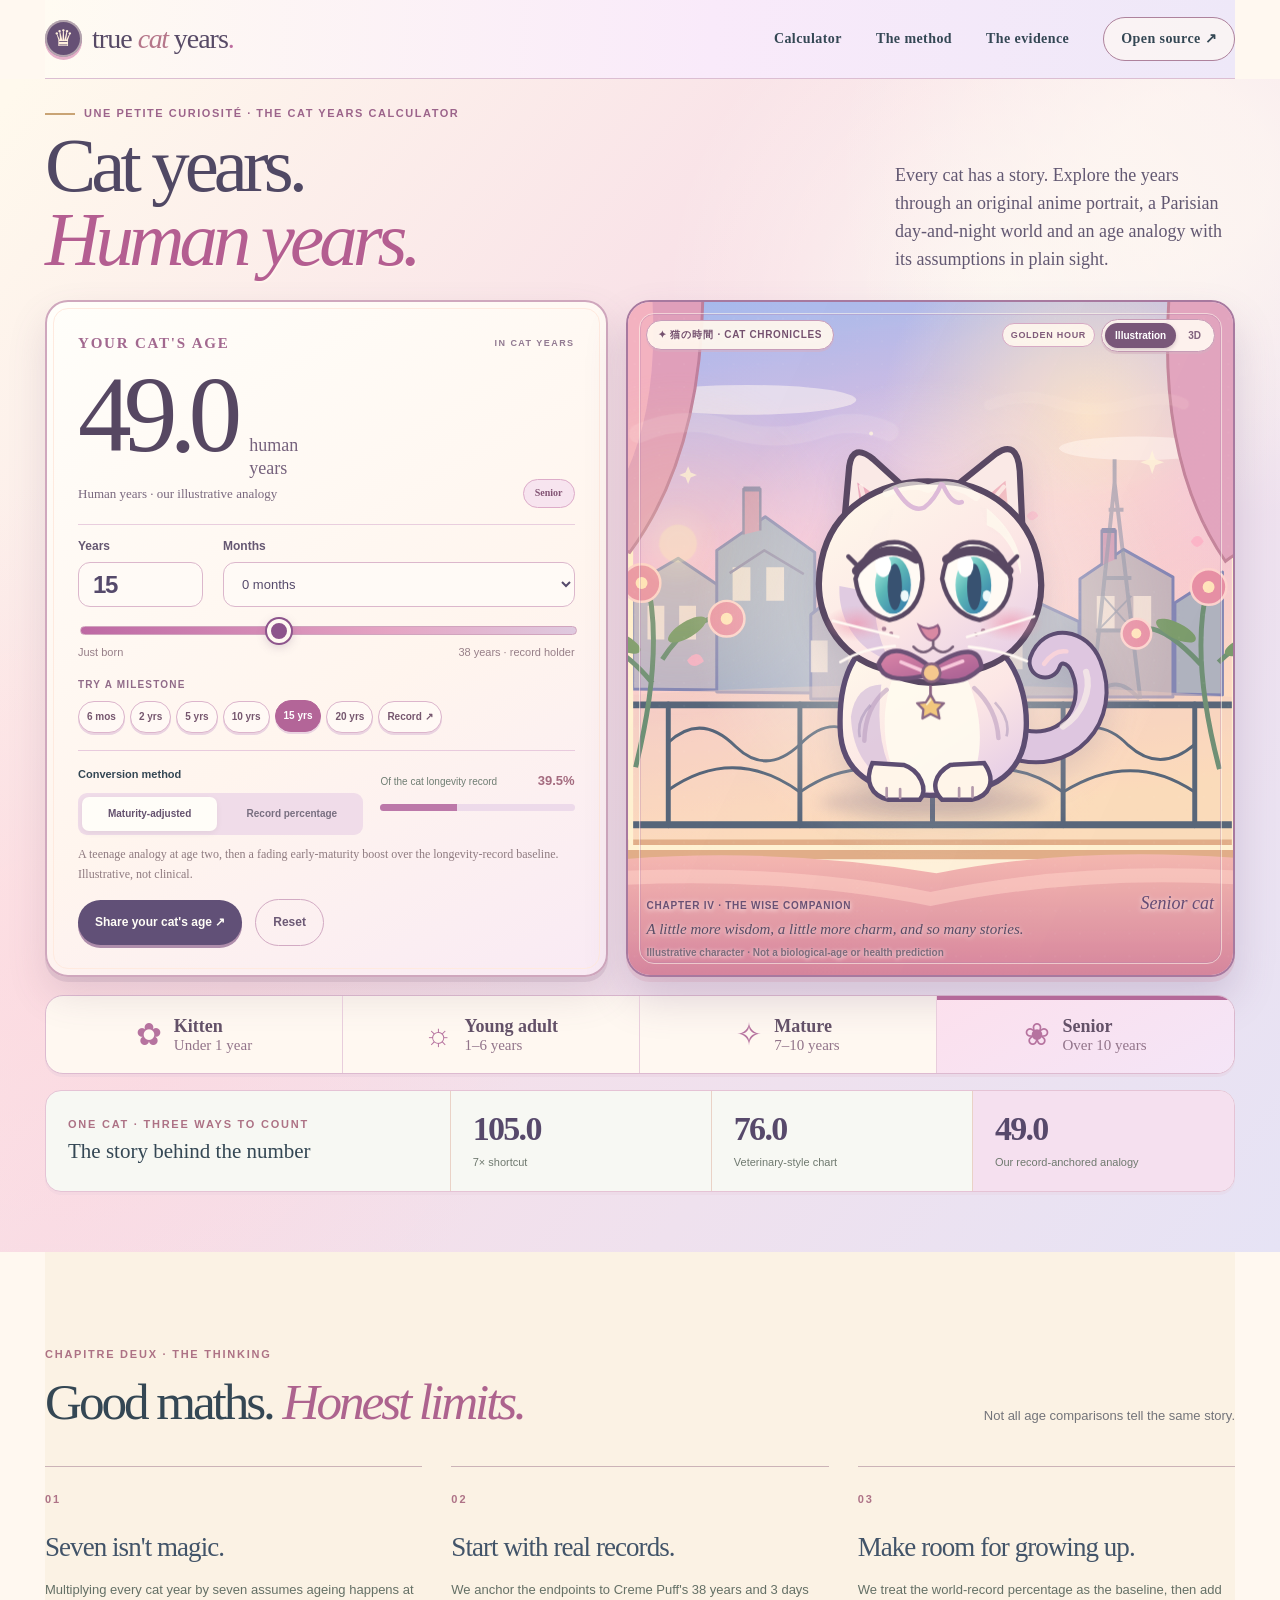
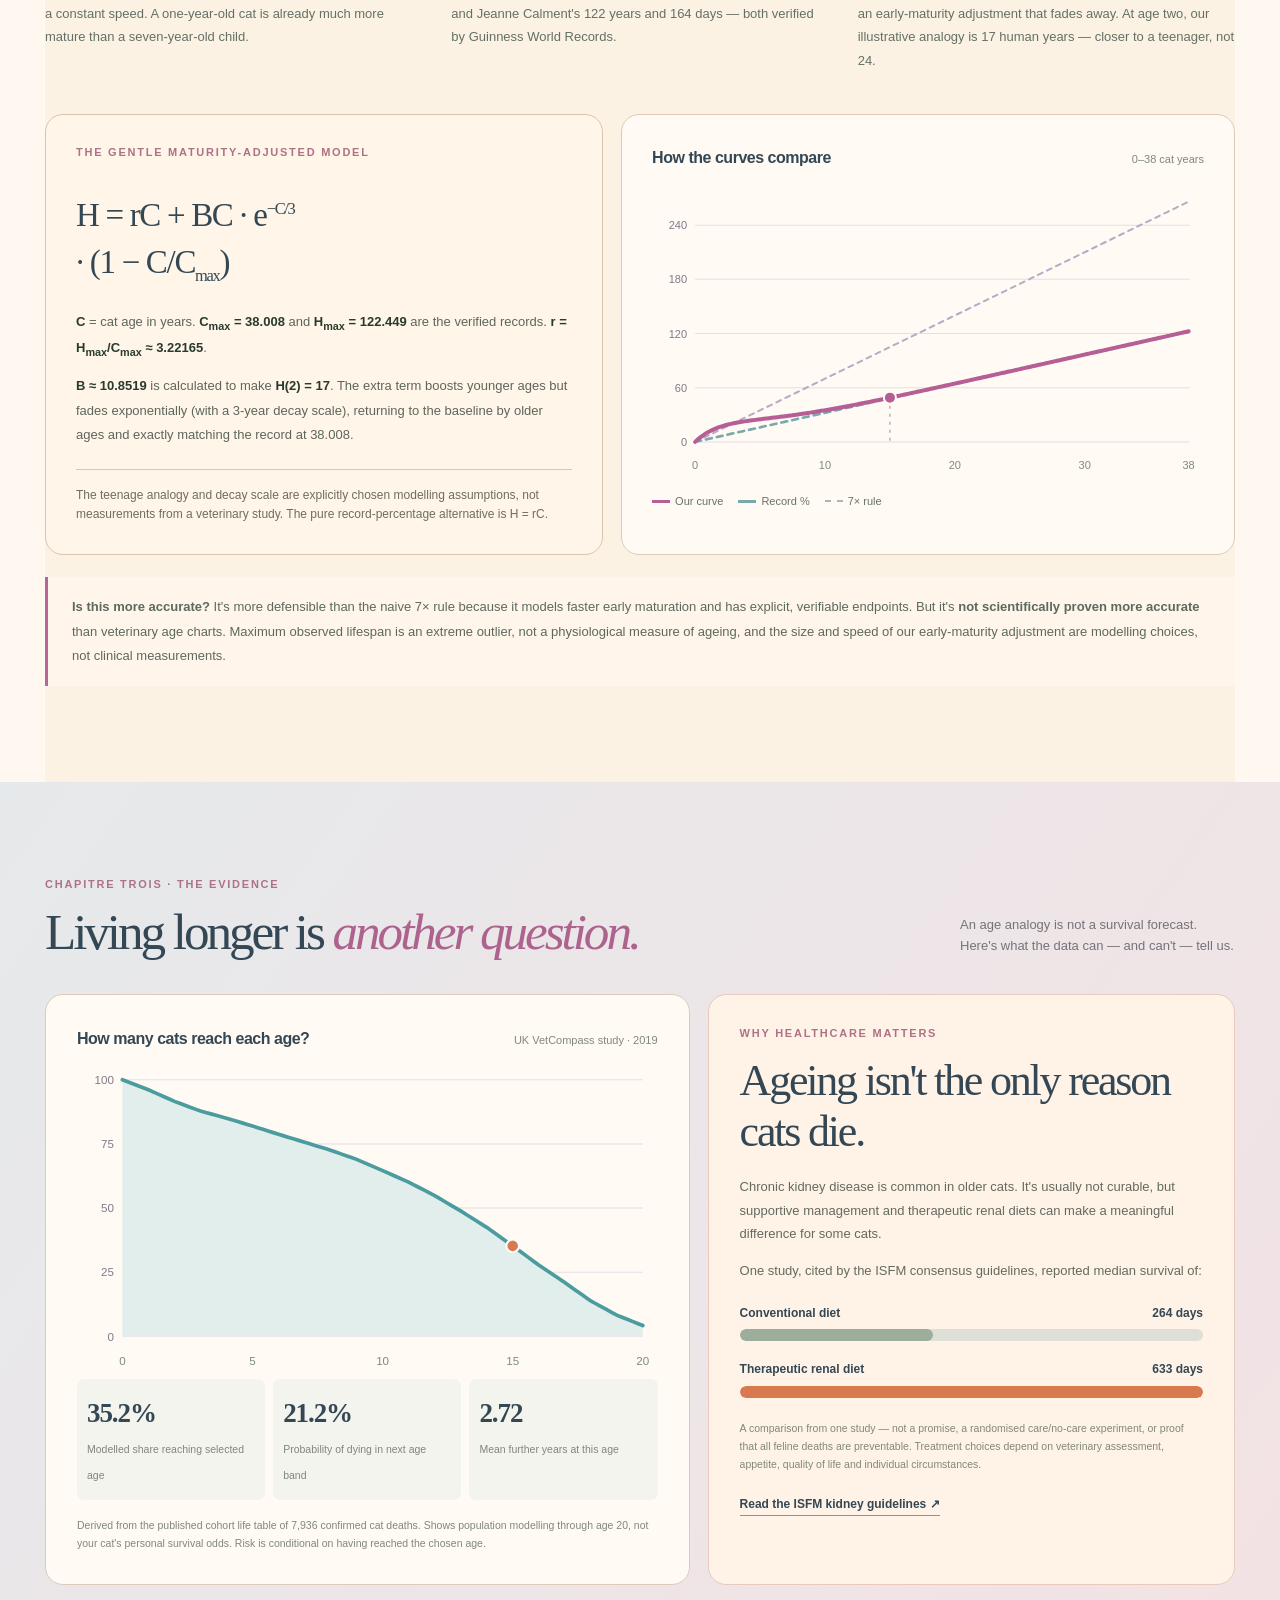
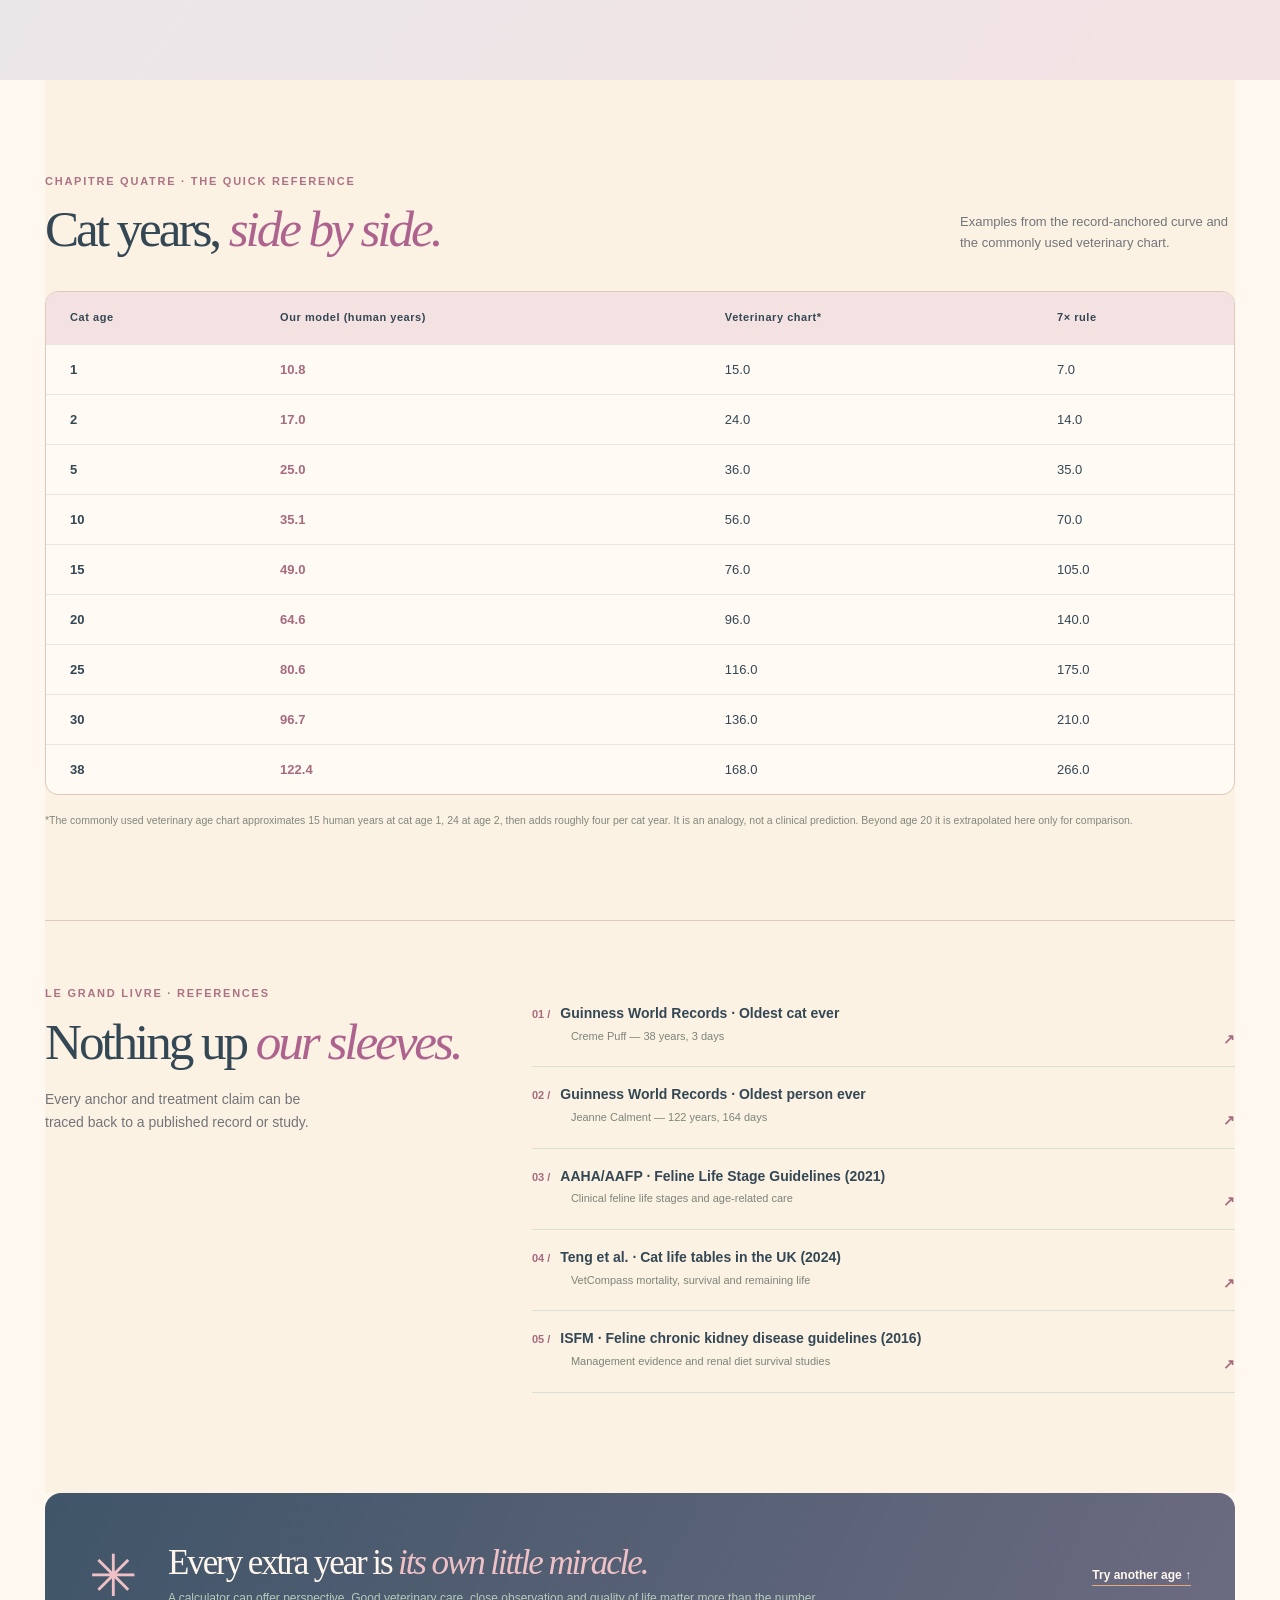
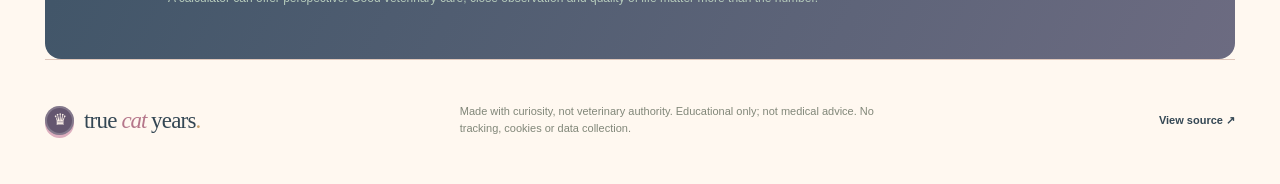
==== commit 2a38b207: "Keep prominent SEO intent in anime hero heading" ====
--- a/index.html
+++ b/index.html
@@ -23,7 +23,7 @@
 <div class="wrap">
   <div class="experience-heading">
     <div><p class="kicker"><span class="kicker-rule"></span>UNE PETITE CURIOSITÉ · THE CAT YEARS CALCULATOR</p>
-      <h1 id="calc-heading">Every cat has<br><em>a whole story.</em></h1></div>
+      <h1 id="calc-heading">Cat years.<br><em>Human years.</em></h1></div>
     <p class="experience-intro">Every cat has a story. Explore the years through an original anime portrait, a Parisian day-and-night world and an age analogy with its assumptions in plain sight.</p>
   </div>
   <div class="calc-grid experience-grid">
--- a/storyboard.css
+++ b/storyboard.css
@@ -0,0 +1,238 @@
+/*
+ * Cat Chronicles — an original, dependency-free anime storybook art direction.
+ * This layer sits on top of the existing evidence-rich calculator styles.
+ * No external fonts, stock art, UI frameworks or auto-playing scene backgrounds.
+ */
+:root{
+ --story-plum:#524668;
+ --story-ink:#574a66;
+ --story-rose:#b96395;
+ --story-rose-light:#f2c6da;
+ --story-lilac:#eee5f5;
+ --story-cream:#fff8ec;
+ --story-mint:#6ca8a7;
+ --story-rule:#dfbdd3;
+}
+body{background:#fff8f0}
+.site-header{
+ background:linear-gradient(94deg,#fffbf2,#f9eafa 56%,#eee8f8);
+ box-shadow:0 3px 0 #fff8f0;
+}
+.site-header .brand{color:#574a66}
+.site-header .brand-mark{background:#665075;color:#fff0dc;box-shadow:inset 0 0 0 2px #fff6e581,0 3px 0 #e6b1ca}
+.site-header .brand-dot{color:#be6c9f}
+.site-header nav a:hover{color:#a34d80}
+.experience-section{
+ background:radial-gradient(circle at 78% 18%,#fffef4b9,transparent 24%),
+            linear-gradient(128deg,#fff9ed 1%,#f8dfe7 43%,#e6e3f5 100%);
+}
+.experience-heading{align-items:end;position:relative}
+.experience-heading .kicker{color:#9c648b;font-size:11px;letter-spacing:.14em}
+.experience-heading h1{
+ font-size:clamp(53px,6vw,91px);
+ letter-spacing:-.064em;
+ line-height:.96;
+ color:#504864;
+ max-width:none;
+ text-wrap:balance;
+}
+.experience-heading h1 em{color:#b45e91;text-shadow:1px 2px 0 #fff4ed}
+.experience-intro{max-width:340px;color:#625872;font-size:18px;line-height:1.55}
+.experience-grid{grid-template-columns:.96fr 1.04fr;gap:18px;align-items:stretch}
+.experience-control{
+ background:linear-gradient(150deg,#fffefa 0%,#fff5ee 58%,#f9eaf4 100%);
+ border:2px solid #cfa7bd;border-radius:23px;
+ box-shadow:0 18px 38px #6c557528,0 5px 0 #b899b047;
+ outline-color:#ffeadf;padding:29px 31px;
+}
+.experience-control .panel-index{color:#a2688f}
+.experience-control .panel-index span+span{color:#917991}
+.hero-result{border-bottom-color:#e9cede;padding-bottom:16px}
+.hero-number strong{color:#564762;font-size:clamp(85px,8.4vw,117px)}
+.hero-number span{color:#76627d}
+.hero-sub{color:#79687e}
+.stage-pill{background:#f7e4ef;border-color:#ddacc9;color:#835474}
+.experience-control .age-fields label{color:#655772}
+.experience-control .age-fields input,.experience-control .age-fields select{border:1.5px solid #dcb7cc;border-radius:12px;color:#55496b}
+.experience-control input[type=range]{background:linear-gradient(90deg,#bd68a3,#e5a4c3 62%,#dfcadf)}
+.experience-control input[type=range]::-webkit-slider-thumb{background:#8d548c;box-shadow:0 0 0 2px #8d548c,0 3px 11px #61456948}
+.experience-control input[type=range]::-moz-range-thumb{background:#8d548c;box-shadow:0 0 0 2px #8d548c,0 3px 11px #61456948}
+.experience-control .quick-label{color:#916b89}
+.experience-control .presets button{border:1px solid #dcb5cc;background:#fff9f5;color:#76576f;box-shadow:0 2px 0 #ead3e1}
+.experience-control .presets button:hover,.experience-control .presets button.active{background:#b36598;border-color:#b36598;color:white}
+.control-lower{border-top-color:#e8cadd}
+.control-lower .switcher{background:#f0dce9}
+.control-lower .switcher .active{color:#64516e;background:#fffdf8}
+.record-meter .progress{background:#eddaea}.record-meter .progress span{background:#bc78a9}
+.experience-control .action-main{background:#615077;box-shadow:0 3px 0 #ae8dab}
+.experience-control .action-main:hover{background:#804f82}
+.experience-control .action-alt{border-color:#d2aac3;color:#6c5975}
+.scene-panel{
+ border:2px solid #a7799f;border-radius:24px;
+ background-color:#e9d6e9;
+ box-shadow:0 22px 40px #6e547e38,0 5px 0 #e6b6c568;
+ overflow:hidden;isolation:isolate;
+}
+.scene-panel::before{
+ background-image:url('./paris-balcony.svg');
+ filter:blur(.65px) saturate(1.25);
+ opacity:1;
+}
+.paris-timelapse{filter:blur(.65px) saturate(1.20)}
+.scene-panel::after{border-color:#fff9ee91;box-shadow:inset 0 0 0 1px #b482ad55}
+.scene-panel .cat-viewport{isolation:isolate;min-height:330px}
+.scene-panel .cat-viewport::before{
+ background:radial-gradient(circle at 50% 48%,#fff9e9a8,transparent 66%);
+}
+.scene-top{
+ display:flex;flex-wrap:wrap;align-items:center;gap:8px;
+ padding:17px 18px 0;
+ color:#5a496c;
+}
+.scene-top .scene-title{
+ flex-shrink:1;
+ font:700 10px/1.2 var(--sans);
+ background:#fff7edee;
+ border:1px solid #c79cb9;
+ padding:8px 11px;border-radius:100px;
+ color:#75516f;letter-spacing:.065em;
+ box-shadow:0 2px 0 #d8adbf7d;
+}
+.scene-status-wrap{margin-left:auto;gap:6px;display:flex;align-items:center}
+.scene-daypart{font:700 9px var(--sans);background:#fff8eee5;color:#805c7b;border-color:#d6a9c4}
+.portrait-switch{
+ display:flex;align-items:center;gap:2px;
+ padding:3px;border:1px solid #c79db7;border-radius:100px;
+ background:#fff8f1ea;box-shadow:0 2px 0 #d4b2c179;
+}
+.portrait-switch button{
+ border:0;border-radius:100px;padding:6px 10px;
+ color:#80637d;background:transparent;
+ font:700 10px/1.3 var(--sans);white-space:nowrap;
+ transition:background-color .15s,color .15s;
+}
+.portrait-switch button.active{color:#fff;background:#795779;box-shadow:0 2px 4px #77516a4a}
+.portrait-switch button:hover:not(.active):not(:disabled){background:#f6e5ef;color:#6c4a72}
+.portrait-switch button:disabled{opacity:.42;cursor:not-allowed}
+.portrait-switch button:focus-visible{outline:2px solid #5d4974;outline-offset:2px}
+.cat-viewport.storybook-mode #cat-canvas{visibility:hidden;pointer-events:none}
+.cat-viewport.storybook-mode .cat-fallback{display:grid!important;opacity:1!important}
+.cat-viewport:not(.storybook-mode).webgl-ready .cat-fallback{display:none}
+.cat-fallback{align-items:center;justify-items:center}
+.cat-viewport .cat-fallback svg.anime-portrait{
+ width:min(99%,465px);height:100%;max-height:100%;display:block;
+ overflow:visible;
+ filter:drop-shadow(0 14px 15px #51477026);
+}
+#anime-eyes{
+ transform-box:fill-box;transform-origin:center center;
+ animation:anime-blink 6.3s ease-in-out infinite;
+}
+#anime-tail{
+ transform-box:fill-box;transform-origin:13% 89%;
+ animation:anime-tail-swish 5.8s ease-in-out infinite;
+}
+@keyframes anime-blink{
+ 0%,43%,46%,84%,87%,100%{transform:scaleY(1)}
+ 44.6%,85.4%{transform:scaleY(.06)}
+}
+@keyframes anime-tail-swish{
+ 0%,100%{transform:rotate(-1deg)}
+ 30%{transform:rotate(4deg)}
+ 69%{transform:rotate(-3deg)}
+}
+.scene-foot{
+ align-items:baseline;
+ color:#6a5174;padding:0 19px 6px;gap:10px;
+ font:700 10px var(--sans);letter-spacing:.075em;
+ text-shadow:0 1px 5px #fff8f4;
+}
+.scene-foot span+span{font:italic 18px var(--serif);color:#654c75;white-space:nowrap}
+.scene-note{
+ max-width:100%;padding:0 19px;margin:0 0 6px;
+ font:italic 15px/1.3 var(--serif);color:#584c66;
+ text-shadow:0 1px 5px #fff8f3;
+}
+.scene-disclaimer{
+ position:relative;z-index:2;margin:0 19px 16px;
+ font:600 10px/1.35 var(--sans);color:#7d6c7d;
+ text-shadow:0 1px 4px #fff8f4;
+}
+.life-story-strip{
+ background:#fff8f1;border:1.5px solid #ddbad0;
+ border-radius:18px;box-shadow:0 3px 0 #e5cada62;
+ overflow:hidden;gap:0;
+}
+.life-story-strip .life-stage{
+ position:relative;display:flex;justify-content:center;align-items:center;text-align:left;
+ min-width:0;min-height:77px;width:100%;
+ background:transparent;color:#67576c;
+ border:0;border-right:1px solid #e8cddc;cursor:pointer;
+ transition:background-color .15s ease,box-shadow .15s ease;
+}
+.life-story-strip .life-stage:last-child{border-right:0}
+.life-story-strip .life-stage .life-icon{color:#b6739f;font-size:31px}
+.life-story-strip .life-stage strong{color:#635168}
+.life-story-strip .life-stage small{color:#92748a}
+.life-story-strip .life-stage.is-current{
+ background:linear-gradient(150deg,#fce0ed,#f4e5f7);
+ box-shadow:inset 0 4px 0 #b46999;
+}
+.life-story-strip .life-stage:hover{background:#f8e5ed}
+.life-story-strip .life-stage:focus-visible{outline:3px solid #975f92;outline-offset:-4px}
+.comparison-band{border-radius:16px;overflow:hidden;border-color:#e5c3d5;box-shadow:0 3px 0 #e5c9d844}
+.comparison-band .compare-feature{background:#f5e0ef}
+.comparison-band strong{color:#57496b}
+.chart-legend .lg-orange{background:#b65e96}
+.chart-legend .lg-green{background:#77a9ad}
+.chart-card,.formula-card,.survival-card,.kidney-card{border-radius:18px}
+.section-heading h2 em,.sources-section h2 em{color:#ad638e}
+.accuracy-caveat{border-left-color:#b86599}
+a:focus-visible,button:focus-visible,input:focus-visible,select:focus-visible{outline-color:#96649a}
+@media(max-width:1050px){
+ .experience-heading h1{font-size:clamp(50px,6vw,78px)}
+ .experience-intro{font-size:16px}
+ .scene-top{padding:12px 12px 0;gap:6px}
+ .portrait-switch button{padding:6px 8px}
+ .scene-top .scene-title{font-size:9px}
+ .scene-daypart{font-size:8px}
+ .scene-note{font-size:14px}
+}
+@media(max-width:700px){
+ .experience-section{padding-top:22px}
+ .experience-heading h1{font-size:clamp(48px,10vw,69px);margin:8px 0 12px}
+ .experience-intro{max-width:100%;font-size:15px}
+ .experience-control{padding:20px}
+ .experience-control>.scene-panel{
+   height:300px;min-height:300px;margin:10px 0 17px;
+   border-radius:19px;box-shadow:0 10px 24px #62536a24;
+ }
+ .experience-control>.scene-panel .cat-viewport{min-height:206px}
+ .experience-control>.scene-panel .scene-top{padding:12px 12px 0}
+ .experience-control>.scene-panel .scene-foot{padding:0 13px 3px}
+ .experience-control>.scene-panel .scene-note{display:block;margin:0 13px 3px;padding:0;font-size:12px}
+ .experience-control>.scene-panel .scene-disclaimer{display:none}
+ .scene-top .scene-title{font-size:9px}
+ .scene-daypart{display:none}
+ .life-story-strip{grid-template-columns:1fr 1fr}
+ .life-story-strip .life-stage{min-height:71px;justify-content:flex-start}
+ .life-story-strip .life-stage:nth-child(2){border-right:0}
+ .life-story-strip .life-stage:nth-child(-n+2){border-bottom:1px solid #e5c4d5}
+ .life-story-strip .life-stage .life-icon{font-size:26px}
+}
+@media(max-width:400px){
+ .experience-control>.scene-panel{height:271px;min-height:271px}
+ .experience-control>.scene-panel .cat-viewport{min-height:182px}
+ .scene-top .scene-title{font-size:8px;padding:6px 7px}
+ .portrait-switch{padding:2px}
+ .portrait-switch button{font-size:9px;padding:5px 7px}
+ .scene-foot{font-size:9px}
+ .scene-foot span+span{font-size:15px}
+ .scene-note{font-size:11px}
+ .life-story-strip .life-stage{gap:5px;padding:9px}
+ .life-story-strip .life-stage strong{font-size:15px}
+}
+@media(prefers-reduced-motion:reduce){
+ #anime-eyes,#anime-tail{animation:none!important}
+ .portrait-switch button,.life-story-strip .life-stage{transition:none}
+}
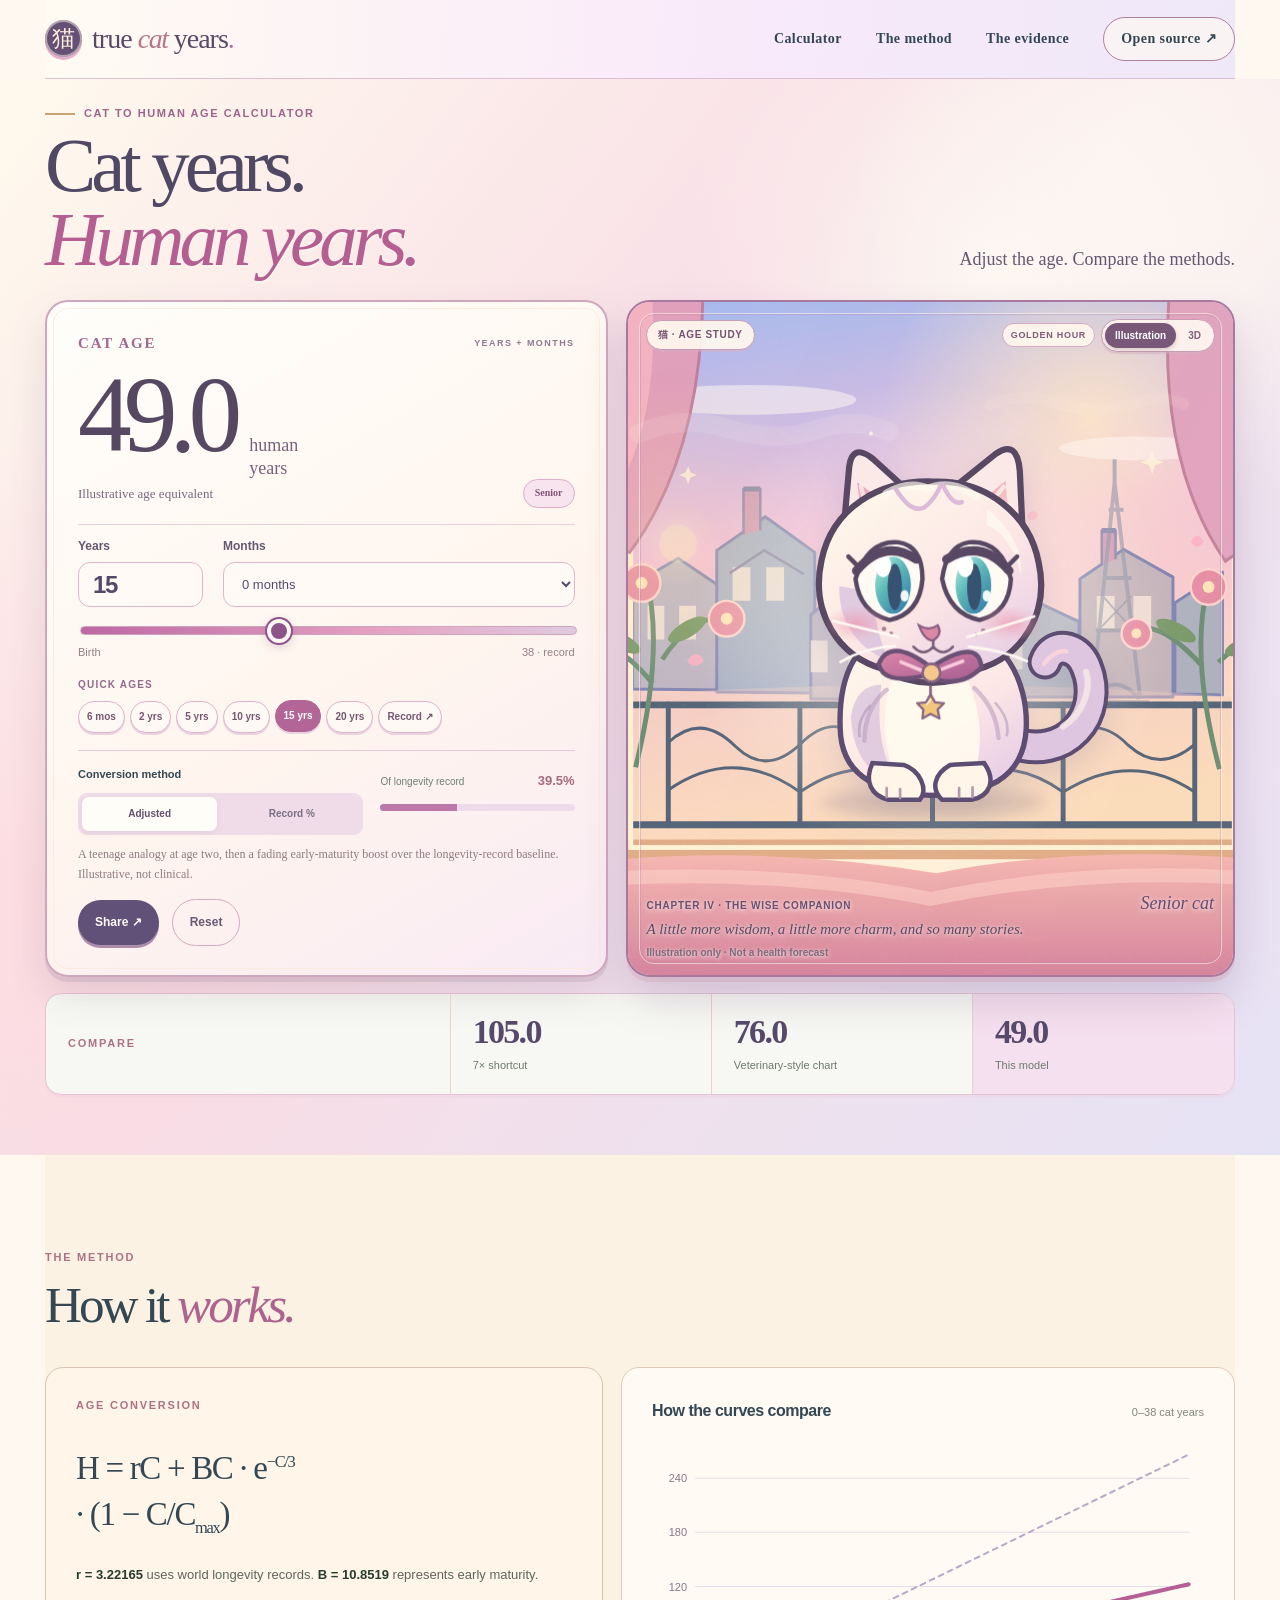
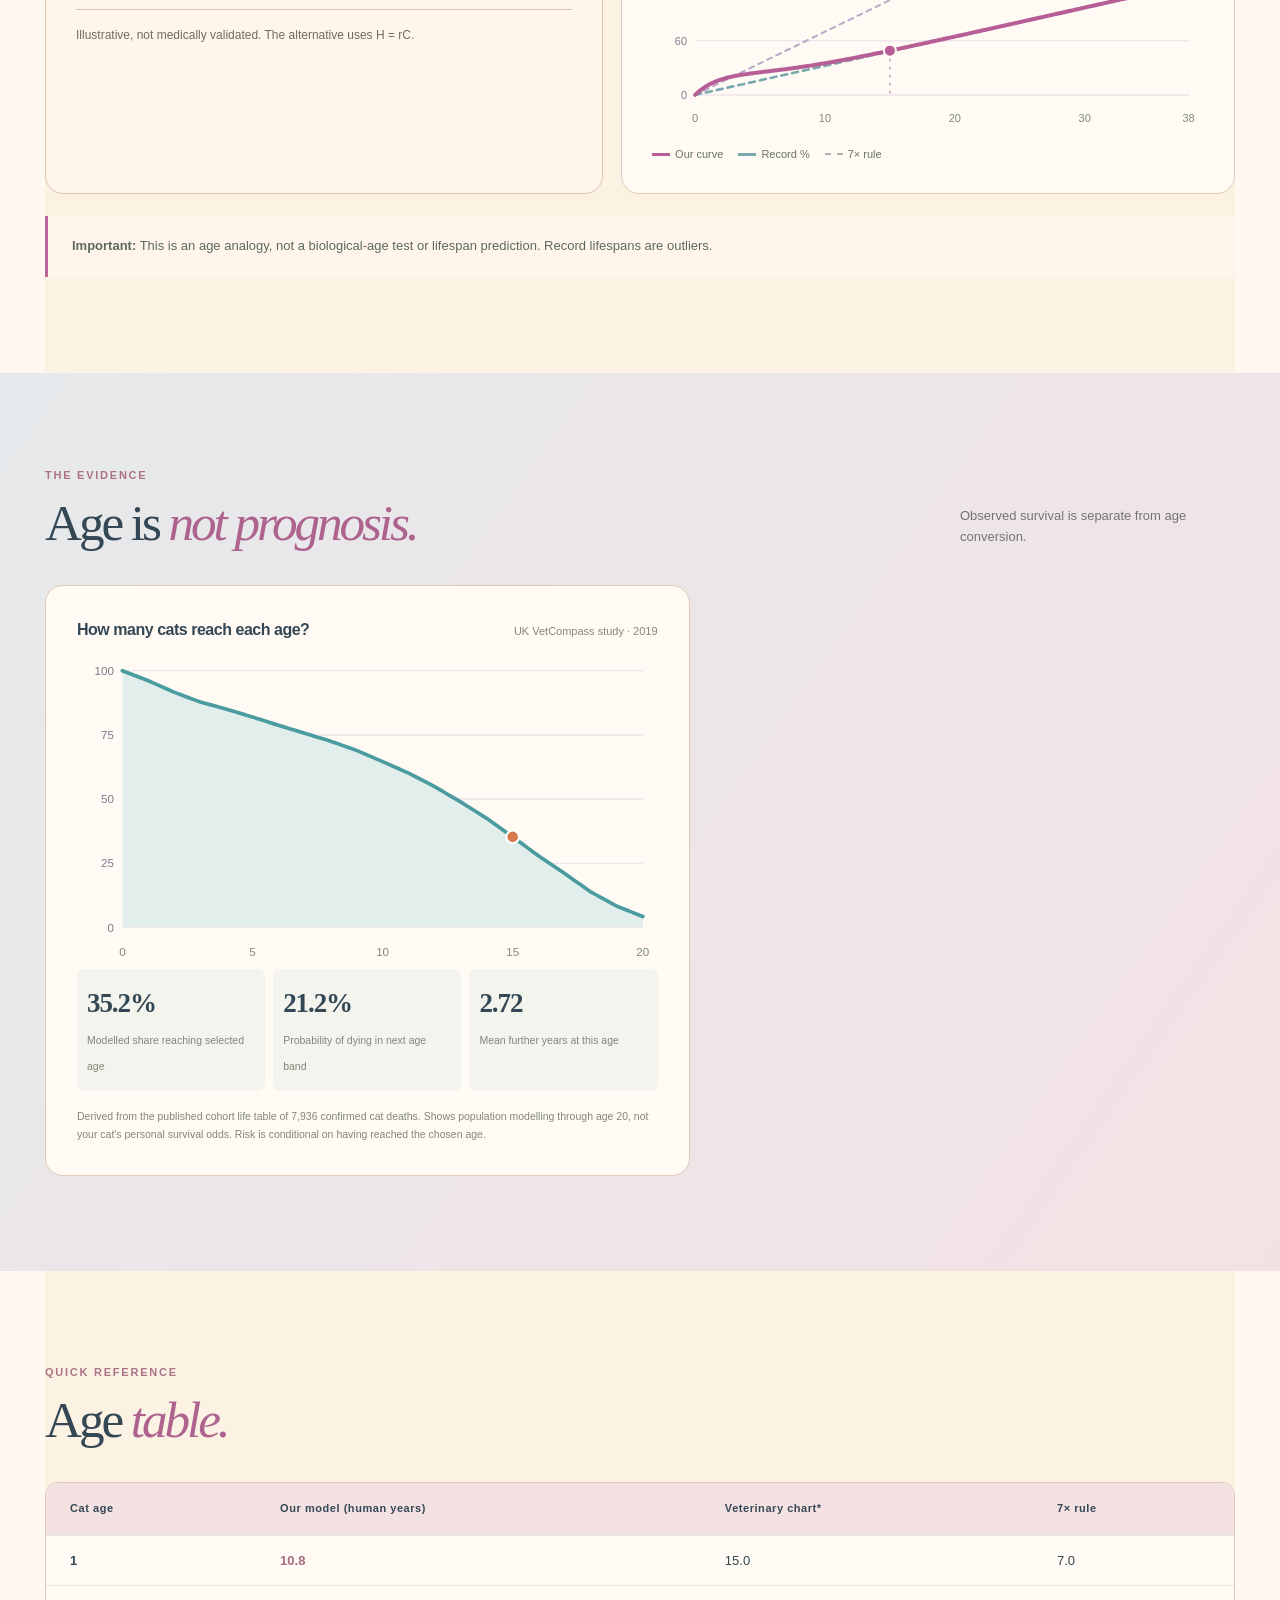
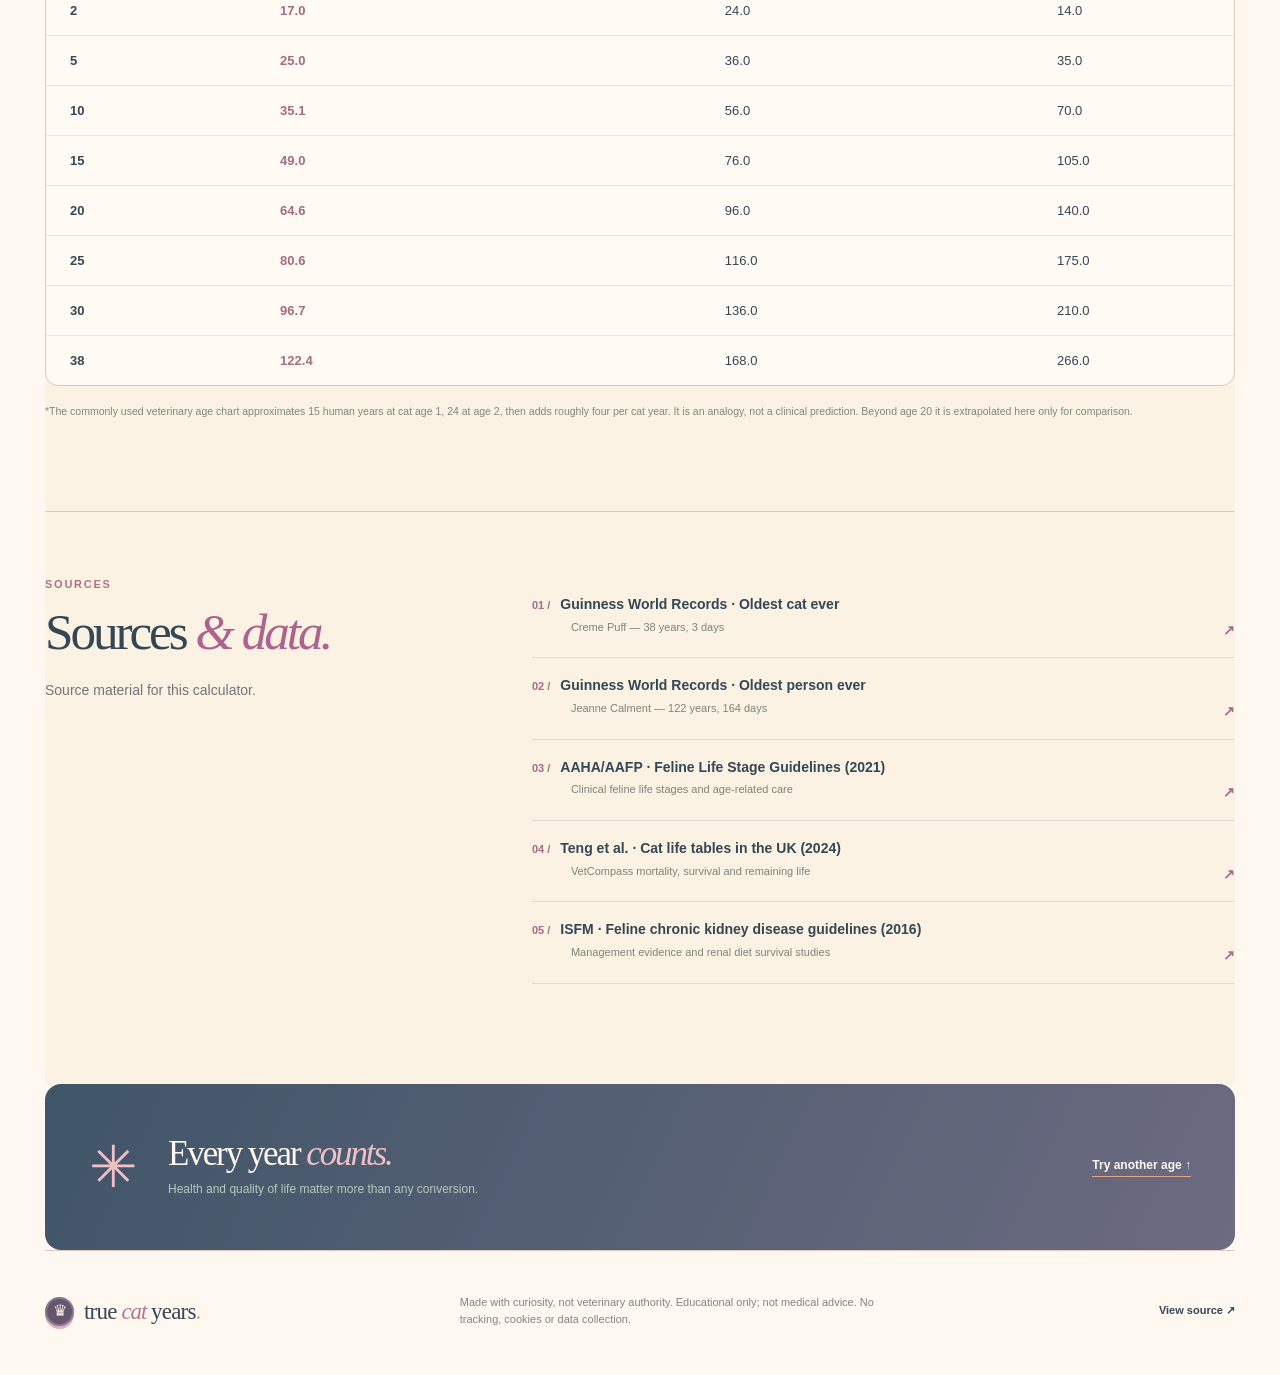
==== commit e807bb16: "Sharpen UX copy and remove redundant story cards and unrelated medical digression" ====
--- a/index.html
+++ b/index.html
@@ -2,11 +2,11 @@
 <html lang="en">
 <head>
 <meta charset="utf-8"><meta name="viewport" content="width=device-width,initial-scale=1">
-<meta name="theme-color" content="#fbf2e4">
+<meta name="theme-color" content="#172a35">
 <link rel="canonical" href="https://catyear.pages.dev/">
 <meta property="og:url" content="https://catyear.pages.dev/">
 <meta name="description" content="How old is your cat in human years? Explore a beautiful, research-linked cat years calculator anchored to the oldest verified cat and human, with a transparent formula and real feline longevity data.">
-<meta property="og:type" content="website"><meta property="og:title" content="How old is your cat, really? | True Cat Years"><meta property="og:description" content="An anime-inspired Parisian cat that grows with your age slider. A gentler, transparent way to count cat years.">
+<meta property="og:type" content="website"><meta property="og:title" content="How old is your cat, really? | True Cat Years"><meta property="og:description" content="An illustrated cat age calculator with a clear, record-based comparison.">
 <title>Cat Years to Human Years Calculator | True Cat Years</title>
 <link rel="icon" href="./favicon.svg" type="image/svg+xml"><link rel="stylesheet" href="./styles.css"><link rel="stylesheet" href="./storyboard.css">
 <script type="application/ld+json">{"@context":"https://schema.org","@type":"WebApplication","name":"True Cat Years Calculator","applicationCategory":"HealthApplication","operatingSystem":"Any","isAccessibleForFree":true,"description":"An illustrative cat-to-human age calculator anchored to verified world longevity records, with a distinct veterinary-life-stage comparison and empirical cat survival data.","author":{"@type":"Person","name":"Duncan Trevithick"}}</script>
@@ -14,7 +14,7 @@
 <body>
 <a class="skip" href="#calculator">Skip to calculator</a>
 <header class="site-header wrap">
-<a href="./" class="brand" aria-label="True Cat Years home"><span class="brand-mark" aria-hidden="true">♛</span><span>true <span class="brand-italic">cat</span> years<span class="brand-dot">.</span></span></a>
+<a href="./" class="brand" aria-label="True Cat Years home"><span class="brand-mark" aria-hidden="true">猫</span><span>true <span class="brand-italic">cat</span> years<span class="brand-dot">.</span></span></a>
 <nav aria-label="Primary navigation"><a href="#calculator">Calculator</a><a href="#how-it-works">The method</a><a href="#the-evidence">The evidence</a><a class="nav-github" href="https://github.com/dunctk/true-cat-year-calculator" target="_blank" rel="noopener noreferrer">Open source ↗</a></nav>
 </header>
 <main>
@@ -22,28 +22,28 @@
 <section class="calculator-section experience-section" id="calculator" aria-labelledby="calc-heading">
 <div class="wrap">
   <div class="experience-heading">
-    <div><p class="kicker"><span class="kicker-rule"></span>UNE PETITE CURIOSITÉ · THE CAT YEARS CALCULATOR</p>
+    <div><p class="kicker"><span class="kicker-rule"></span>CAT TO HUMAN AGE CALCULATOR</p>
       <h1 id="calc-heading">Cat years.<br><em>Human years.</em></h1></div>
-    <p class="experience-intro">Every cat has a story. Explore the years through an original anime portrait, a Parisian day-and-night world and an age analogy with its assumptions in plain sight.</p>
+    <p class="experience-intro">Adjust the age. Compare the methods.</p>
   </div>
   <div class="calc-grid experience-grid">
     <div class="control-panel experience-control">
-      <div class="panel-index"><span>YOUR CAT'S AGE</span><span>IN CAT YEARS</span></div>
+      <div class="panel-index"><span>CAT AGE</span><span>YEARS + MONTHS</span></div>
       <div class="hero-result">
         <div class="hero-number"><strong id="result-years" aria-live="polite" aria-atomic="true">49.0</strong><span>human<br>years</span></div>
-        <div class="hero-sub"><span>Human years · our illustrative analogy</span><span id="stage" class="stage-pill">Senior</span></div>
+        <div class="hero-sub"><span>Illustrative age equivalent</span><span id="stage" class="stage-pill">Senior</span></div>
       </div>
       <div class="age-fields"><div><label for="years">Years</label><input type="number" id="years" min="0" max="38" step="1" value="15" inputmode="numeric"></div><div><label for="months">Months</label><select id="months" aria-label="Additional months"><option value="0">0 months</option><option value="1">1 month</option><option value="2">2 months</option><option value="3">3 months</option><option value="4">4 months</option><option value="5">5 months</option><option value="6">6 months</option><option value="7">7 months</option><option value="8">8 months</option><option value="9">9 months</option><option value="10">10 months</option><option value="11">11 months</option></select></div></div>
       <input type="range" id="age-slider" min="0" max="38" step=".0833333333" value="15" aria-label="Cat age in years">
-      <div class="range-ends"><span>Just born</span><span>38 years · record holder</span></div>
-      <div class="quick-label">TRY A MILESTONE</div>
+      <div class="range-ends"><span>Birth</span><span>38 · record</span></div>
+      <div class="quick-label">QUICK AGES</div>
       <div class="presets"><button type="button" data-age="0.5">6 mos</button><button type="button" data-age="2">2 yrs</button><button type="button" data-age="5">5 yrs</button><button type="button" data-age="10">10 yrs</button><button type="button" data-age="15">15 yrs</button><button type="button" data-age="20">20 yrs</button><button type="button" data-age="38.0082">Record ↗</button></div>
       <div class="control-lower">
-        <div><p class="control-subhead">Conversion method</p><div class="switcher" role="group" aria-label="Age conversion model"><button id="mode-adjusted" type="button" aria-pressed="true" class="active">Maturity-adjusted</button><button id="mode-linear" type="button" aria-pressed="false">Record percentage</button></div></div>
-        <div class="record-meter"><div class="record-meter-label"><span>Of the cat longevity record</span><strong id="record-share">39.5%</strong></div><div class="progress" aria-hidden="true"><span id="progress-bar"></span></div></div>
-      </div>
-      <p class="method-explain" id="mode-description">A teenage analogy at age two, then a fading early-maturity boost over the longevity-record baseline. Illustrative, not clinical.</p>
-      <div class="result-actions"><button type="button" id="copy-link" class="action-main">Share your cat's age ↗</button><button type="button" id="reset-age" class="action-alt">Reset</button></div>
+        <div><p class="control-subhead">Conversion method</p><div class="switcher" role="group" aria-label="Age conversion model"><button id="mode-adjusted" type="button" aria-pressed="true" class="active">Adjusted</button><button id="mode-linear" type="button" aria-pressed="false">Record %</button></div></div>
+        <div class="record-meter"><div class="record-meter-label"><span>Of longevity record</span><strong id="record-share">39.5%</strong></div><div class="progress" aria-hidden="true"><span id="progress-bar"></span></div></div>
+      </div>
+      <p class="method-explain" id="mode-description">Record-based age analogy. Not a medical estimate.</p>
+      <div class="result-actions"><button type="button" id="copy-link" class="action-main">Share ↗</button><button type="button" id="reset-age" class="action-alt">Reset</button></div>
       <p id="copy-status" class="sr-only" role="status"></p>
     </div>
     <div class="scene-panel" aria-label="Cat character in a Parisian day-and-night timelapse controlled by the age slider">
@@ -91,7 +91,7 @@
           </g>
         </svg>
       </div>
-      <div class="scene-top"><span class="scene-title">✦ <span lang="ja">猫の時間</span> · CAT CHRONICLES</span><span class="scene-status-wrap"><span class="scene-daypart" id="scene-daypart">Golden hour</span><div class="portrait-switch" role="group" aria-label="Portrait style">
+      <div class="scene-top"><span class="scene-title">猫 · AGE STUDY</span><span class="scene-status-wrap"><span class="scene-daypart" id="scene-daypart">Golden hour</span><div class="portrait-switch" role="group" aria-label="Portrait style">
         <button type="button" id="portrait-anime" class="active" aria-pressed="true">Illustration</button>
         <button type="button" id="portrait-3d" aria-pressed="false">3D</button>
       </div></span></div>
@@ -190,45 +190,35 @@
         </svg>
       </div>
       </div>
-      <div class="scene-foot"><span id="story-chapter">CHAPTER IV · WISE COMPANION</span><span id="portrait-stage" aria-live="polite">Senior cat</span></div>
-      <p id="scene-story" class="scene-note">Every little adventure becomes a treasured memory.</p><p class="scene-disclaimer">Illustrative character · Not a biological-age or health prediction</p>
+      <div class="scene-foot"><span id="story-chapter">04 / SENIOR</span><span id="portrait-stage" aria-live="polite">Senior cat</span></div>
+      <p id="scene-story" class="scene-note">Senior · 10+ years</p><p class="scene-disclaimer">Illustration only · Not a health forecast</p>
     </div>
   </div>
-  <div class="life-story-strip" role="group" aria-label="Jump to a cat life stage">
-    <button type="button" class="life-stage" data-age="0.5" aria-pressed="false"><span class="life-icon">✿</span><span><strong>Kitten</strong><small>Under 1 year</small></span></button>
-    <button type="button" class="life-stage" data-age="3" aria-pressed="false"><span class="life-icon">☼</span><span><strong>Young adult</strong><small>1–6 years</small></span></button>
-    <button type="button" class="life-stage" data-age="8" aria-pressed="false"><span class="life-icon">✧</span><span><strong>Mature</strong><small>7–10 years</small></span></button>
-    <button type="button" class="life-stage" data-age="15" aria-pressed="true"><span class="life-icon">❀</span><span><strong>Senior</strong><small>Over 10 years</small></span></button>
-  </div><div class="comparison-band"><div><span class="mini-overline">ONE CAT · THREE WAYS TO COUNT</span><p>The story behind the number</p></div><div><strong id="compare-seven">105</strong><small>7× shortcut</small></div><div><strong id="compare-vet">76</strong><small>Veterinary-style chart</small></div><div class="compare-feature"><strong id="compare-ours">49.0</strong><small>Our record-anchored analogy</small></div></div>
+  <div class="comparison-band"><div><span class="mini-overline">COMPARE</span></div><div><strong id="compare-seven">105</strong><small>7× shortcut</small></div><div><strong id="compare-vet">76</strong><small>Veterinary-style chart</small></div><div class="compare-feature"><strong id="compare-ours">49.0</strong><small>This model</small></div></div>
 </div>
 </section>
 <section class="method-section wrap" id="how-it-works" aria-labelledby="method-heading">
-  <div class="section-heading"><div><p class="kicker">CHAPITRE DEUX · THE THINKING</p><h2 id="method-heading">Good maths. <em>Honest limits.</em></h2></div><p>Not all age comparisons tell the same story.</p></div>
-  <div class="reason-grid">
-    <article><span class="reason-number">01</span><h3>Seven isn't magic.</h3><p>Multiplying every cat year by seven assumes ageing happens at a constant speed. A one-year-old cat is already much more mature than a seven-year-old child.</p></article>
-    <article><span class="reason-number">02</span><h3>Start with real records.</h3><p>We anchor the endpoints to Creme Puff's 38 years and 3 days and Jeanne Calment's 122 years and 164 days — both verified by Guinness World Records.</p></article>
-    <article><span class="reason-number">03</span><h3>Make room for growing up.</h3><p>We treat the world-record percentage as the baseline, then add an early-maturity adjustment that fades away. At age two, our illustrative analogy is 17 human years — closer to a teenager, not 24.</p></article>
-  </div>
+  <div class="section-heading"><div><p class="kicker">THE METHOD</p><h2 id="method-heading">How it <em>works.</em></h2></div><p></p></div>
   <div class="formula-layout">
-    <div class="formula-card"><p class="mini-overline">THE GENTLE MATURITY-ADJUSTED MODEL</p><div class="formula formula-v2" aria-label="H equals r times C plus B times C times e to the power negative C divided by three, times one minus C over C maximum"><span>H = rC + BC · e<sup>−C/3</sup></span><span> · (1 − C/C<sub>max</sub>)</span></div><p><strong>C</strong> = cat age in years. <strong>C<sub>max</sub> = 38.008</strong> and <strong>H<sub>max</sub> = 122.449</strong> are the verified records. <strong>r = H<sub>max</sub>/C<sub>max</sub> ≈ <span id="ratio">3.22165</span></strong>.</p><p><strong>B ≈ <span id="boost">10.8519</span></strong> is calculated to make <strong>H(2) = 17</strong>. The extra term boosts younger ages but fades exponentially (with a 3-year decay scale), returning to the baseline by older ages and exactly matching the record at 38.008.</p><div class="formula-note">The teenage analogy and decay scale are explicitly chosen modelling assumptions, not measurements from a veterinary study. The pure record-percentage alternative is H = rC.</div></div>
+    <div class="formula-card"><p class="mini-overline">AGE CONVERSION</p><div class="formula formula-v2" aria-label="H equals r times C plus B times C times e to the power negative C divided by three, times one minus C over C maximum"><span>H = rC + BC · e<sup>−C/3</sup></span><span> · (1 − C/C<sub>max</sub>)</span></div><p><strong>r = <span id="ratio">3.22165</span></strong> uses world longevity records. <strong>B = <span id="boost">10.8519</span></strong> represents early maturity.</p><div class="formula-note">Illustrative, not medically validated. The alternative uses H = rC.</div></div>
     <div class="chart-card"><div class="chart-head"><h3>How the curves compare</h3><span>0–38 cat years</span></div><svg id="age-chart" viewBox="0 0 550 295" role="img" aria-label="Curve comparison between maturity-adjusted, linear world-record percentage, and seven times cat age"></svg><div class="chart-legend"><span><i class="lg-orange"></i>Our curve</span><span><i class="lg-green"></i>Record %</span><span><i class="lg-dotted"></i>7× rule</span></div></div>
   </div>
-  <p class="accuracy-caveat"><strong>Is this more accurate?</strong> It's more defensible than the naive 7× rule because it models faster early maturation and has explicit, verifiable endpoints. But it's <strong>not scientifically proven more accurate</strong> than veterinary age charts. Maximum observed lifespan is an extreme outlier, not a physiological measure of ageing, and the size and speed of our early-maturity adjustment are modelling choices, not clinical measurements.</p>
+  <p class="accuracy-caveat"><strong>Important:</strong> This is an age analogy, not a biological-age test or lifespan prediction. Record lifespans are outliers.</p>
 </section>
 <section class="evidence-section" id="the-evidence" aria-labelledby="evidence-heading"><div class="wrap">
-  <div class="section-heading"><div><p class="kicker">CHAPITRE TROIS · THE EVIDENCE</p><h2 id="evidence-heading">Living longer is <em>another question.</em></h2></div><p>An age analogy is not a survival forecast. Here's what the data can — and can't — tell us.</p></div>
+  <div class="section-heading"><div><p class="kicker">THE EVIDENCE</p><h2 id="evidence-heading">Age is <em>not prognosis.</em></h2></div><p>Observed survival is separate from age conversion.</p></div>
   <div class="evidence-grid">
     <div class="survival-card"><div class="chart-head"><h3>How many cats reach each age?</h3><span>UK VetCompass study · 2019</span></div><svg id="survival-chart" viewBox="0 0 550 285" role="img" aria-label="Modelled population survival from newborn up to 20 cat years in a UK veterinary study"></svg><div class="survival-metrics"><div><strong id="survival-share">35.2%</strong><span>Modelled share reaching selected age</span></div><div><strong id="death-risk">21.2%</strong><span>Probability of dying in next age band</span></div><div><strong id="years-left">2.72</strong><span>Mean further years at this age</span></div></div><p class="small-print">Derived from the published cohort life table of 7,936 confirmed cat deaths. Shows population modelling through age 20, not your cat's personal survival odds. Risk is conditional on having reached the chosen age.</p></div>
-    <div class="kidney-card"><p class="mini-overline">WHY HEALTHCARE MATTERS</p><h3>Ageing isn't the only reason cats die.</h3><p>Chronic kidney disease is common in older cats. It's usually not curable, but supportive management and therapeutic renal diets can make a meaningful difference for some cats.</p><p>One study, cited by the ISFM consensus guidelines, reported median survival of:</p><div class="diet-bars"><div><div><span>Conventional diet</span><b>264 days</b></div><div class="bar-track"><span style="width:41.7%;background:#9cad9b"></span></div></div><div><div><span>Therapeutic renal diet</span><b>633 days</b></div><div class="bar-track"><span style="width:100%;background:#d97950"></span></div></div></div><p class="small-print">A comparison from one study — not a promise, a randomised care/no-care experiment, or proof that all feline deaths are preventable. Treatment choices depend on veterinary assessment, appetite, quality of life and individual circumstances.</p><a href="https://pmc.ncbi.nlm.nih.gov/articles/PMC11148907/" target="_blank" rel="noopener noreferrer" class="text-link">Read the ISFM kidney guidelines ↗</a></div>
+    
   </div>
 </div></section>
 <section class="table-section wrap" aria-labelledby="table-heading">
-  <div class="section-heading"><div><p class="kicker">CHAPITRE QUATRE · THE QUICK REFERENCE</p><h2 id="table-heading">Cat years, <em>side by side.</em></h2></div><p>Examples from the record-anchored curve and the commonly used veterinary chart.</p></div>
+  <div class="section-heading"><div><p class="kicker">QUICK REFERENCE</p><h2 id="table-heading">Age <em>table.</em></h2></div><p></p></div>
   <div class="table-shell"><table><thead><tr><th>Cat age</th><th>Our model (human years)</th><th>Veterinary chart*</th><th>7× rule</th></tr></thead><tbody id="age-table"></tbody></table></div>
   <p class="small-print">*The commonly used veterinary age chart approximates 15 human years at cat age 1, 24 at age 2, then adds roughly four per cat year. It is an analogy, not a clinical prediction. Beyond age 20 it is extrapolated here only for comparison.</p>
 </section>
 <section class="sources-section wrap" aria-labelledby="sources-heading">
-  <div><p class="kicker">LE GRAND LIVRE · REFERENCES</p><h2 id="sources-heading">Nothing up <em>our sleeves.</em></h2><p class="sources-lede">Every anchor and treatment claim can be traced back to a published record or study.</p></div>
+  <div><p class="kicker">SOURCES</p><h2 id="sources-heading">Sources <em>& data.</em></h2><p class="sources-lede">Source material for this calculator.</p></div>
   <ol class="source-list">
     <li><a href="https://www.guinnessworldrecords.com/world-records/oldest-cat-ever" target="_blank" rel="noopener noreferrer"><strong>Guinness World Records · Oldest cat ever</strong><span>Creme Puff — 38 years, 3 days <b>↗</b></span></a></li>
     <li><a href="https://www.guinnessworldrecords.com/world-records/oldest-person" target="_blank" rel="noopener noreferrer"><strong>Guinness World Records · Oldest person ever</strong><span>Jeanne Calment — 122 years, 164 days <b>↗</b></span></a></li>
@@ -237,7 +227,7 @@
     <li><a href="https://pmc.ncbi.nlm.nih.gov/articles/PMC11148907/" target="_blank" rel="noopener noreferrer"><strong>ISFM · Feline chronic kidney disease guidelines (2016)</strong><span>Management evidence and renal diet survival studies <b>↗</b></span></a></li>
   </ol>
 </section>
-<section class="closing wrap"><span aria-hidden="true">✳</span><div><h2>Every extra year is <em>its own little miracle.</em></h2><p>A calculator can offer perspective. Good veterinary care, close observation and quality of life matter more than the number.</p></div><a href="#calculator">Try another age ↑</a></section>
+<section class="closing wrap"><span aria-hidden="true">✳</span><div><h2>Every year <em>counts.</em></h2><p>Health and quality of life matter more than any conversion.</p></div><a href="#calculator">Try another age ↑</a></section>
 </main>
 <footer class="site-footer wrap"><a class="brand" href="./"><span class="brand-mark">♛</span><span>true <span class="brand-italic">cat</span> years<span class="brand-dot">.</span></span></a><p>Made with curiosity, not veterinary authority. Educational only; not medical advice. No tracking, cookies or data collection.</p><a href="https://github.com/dunctk/true-cat-year-calculator" target="_blank" rel="noopener noreferrer">View source ↗</a></footer>
 <script src="./model.js" defer></script>
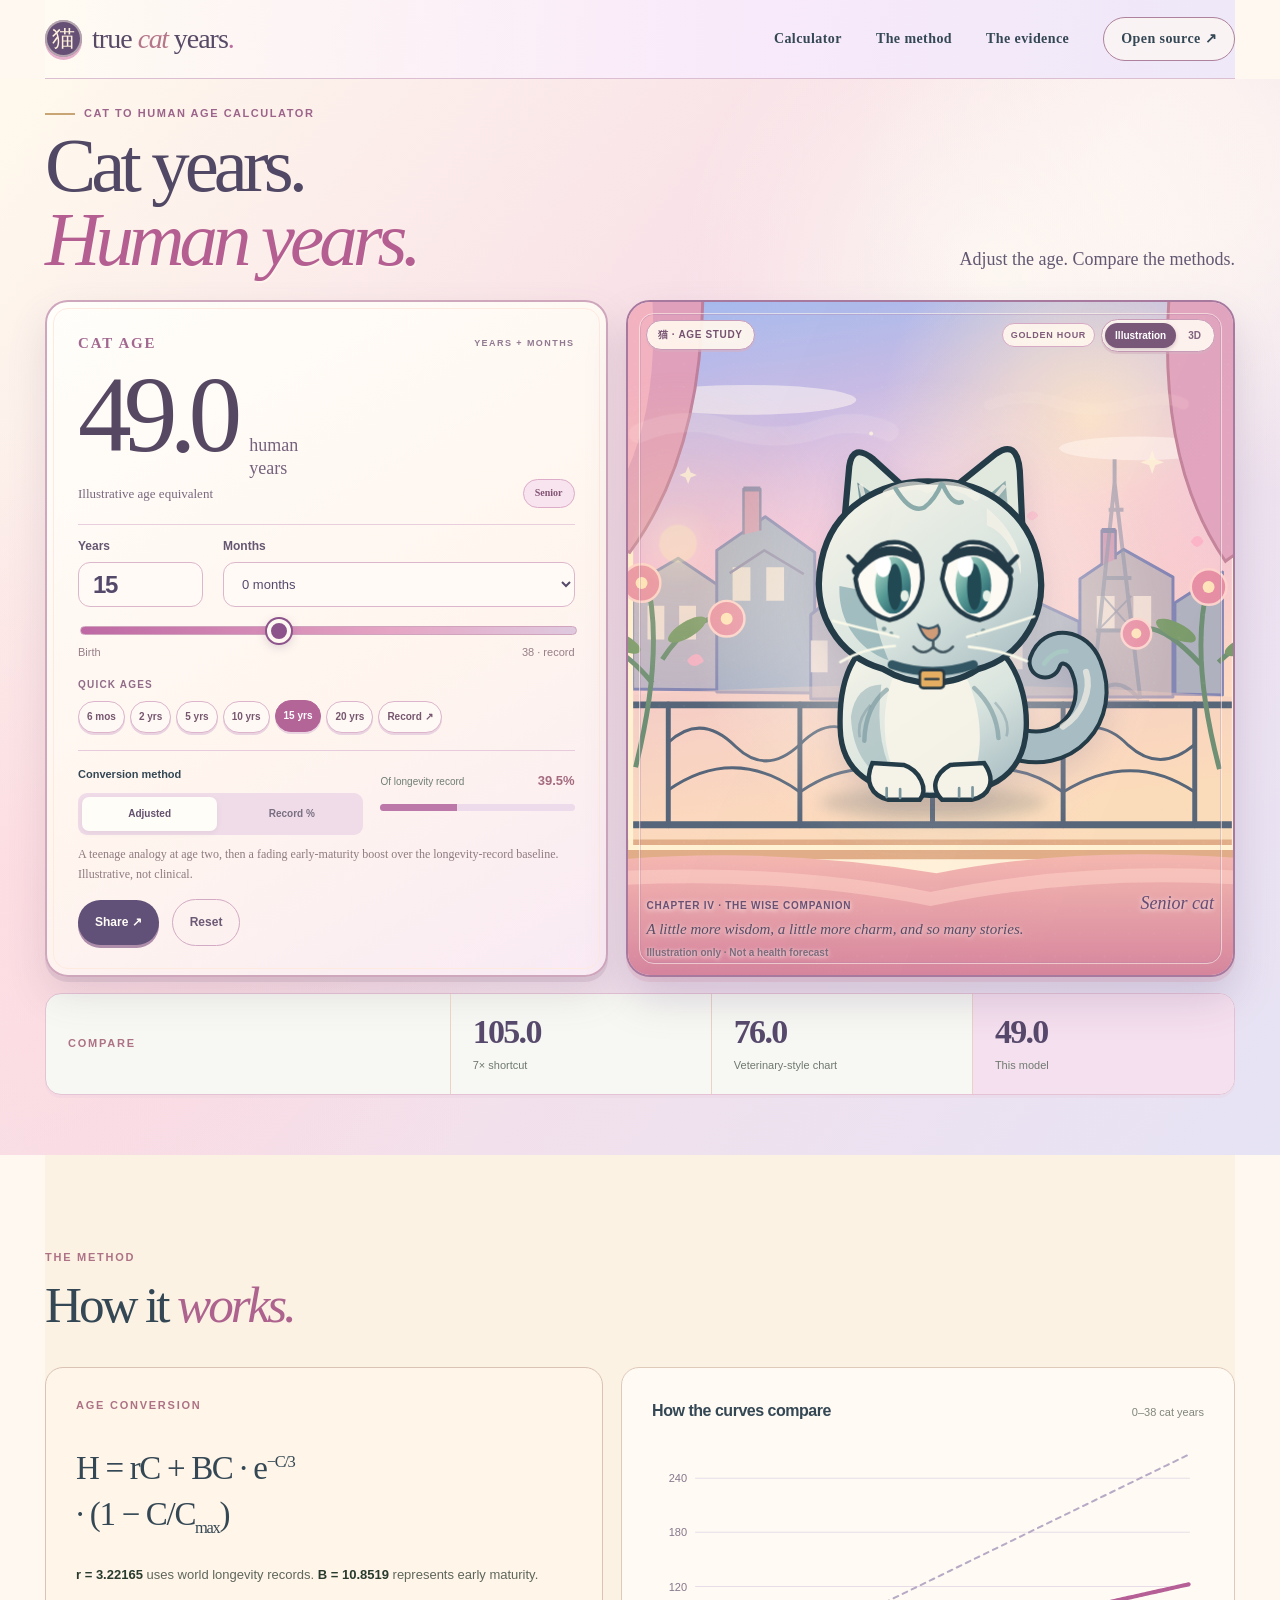
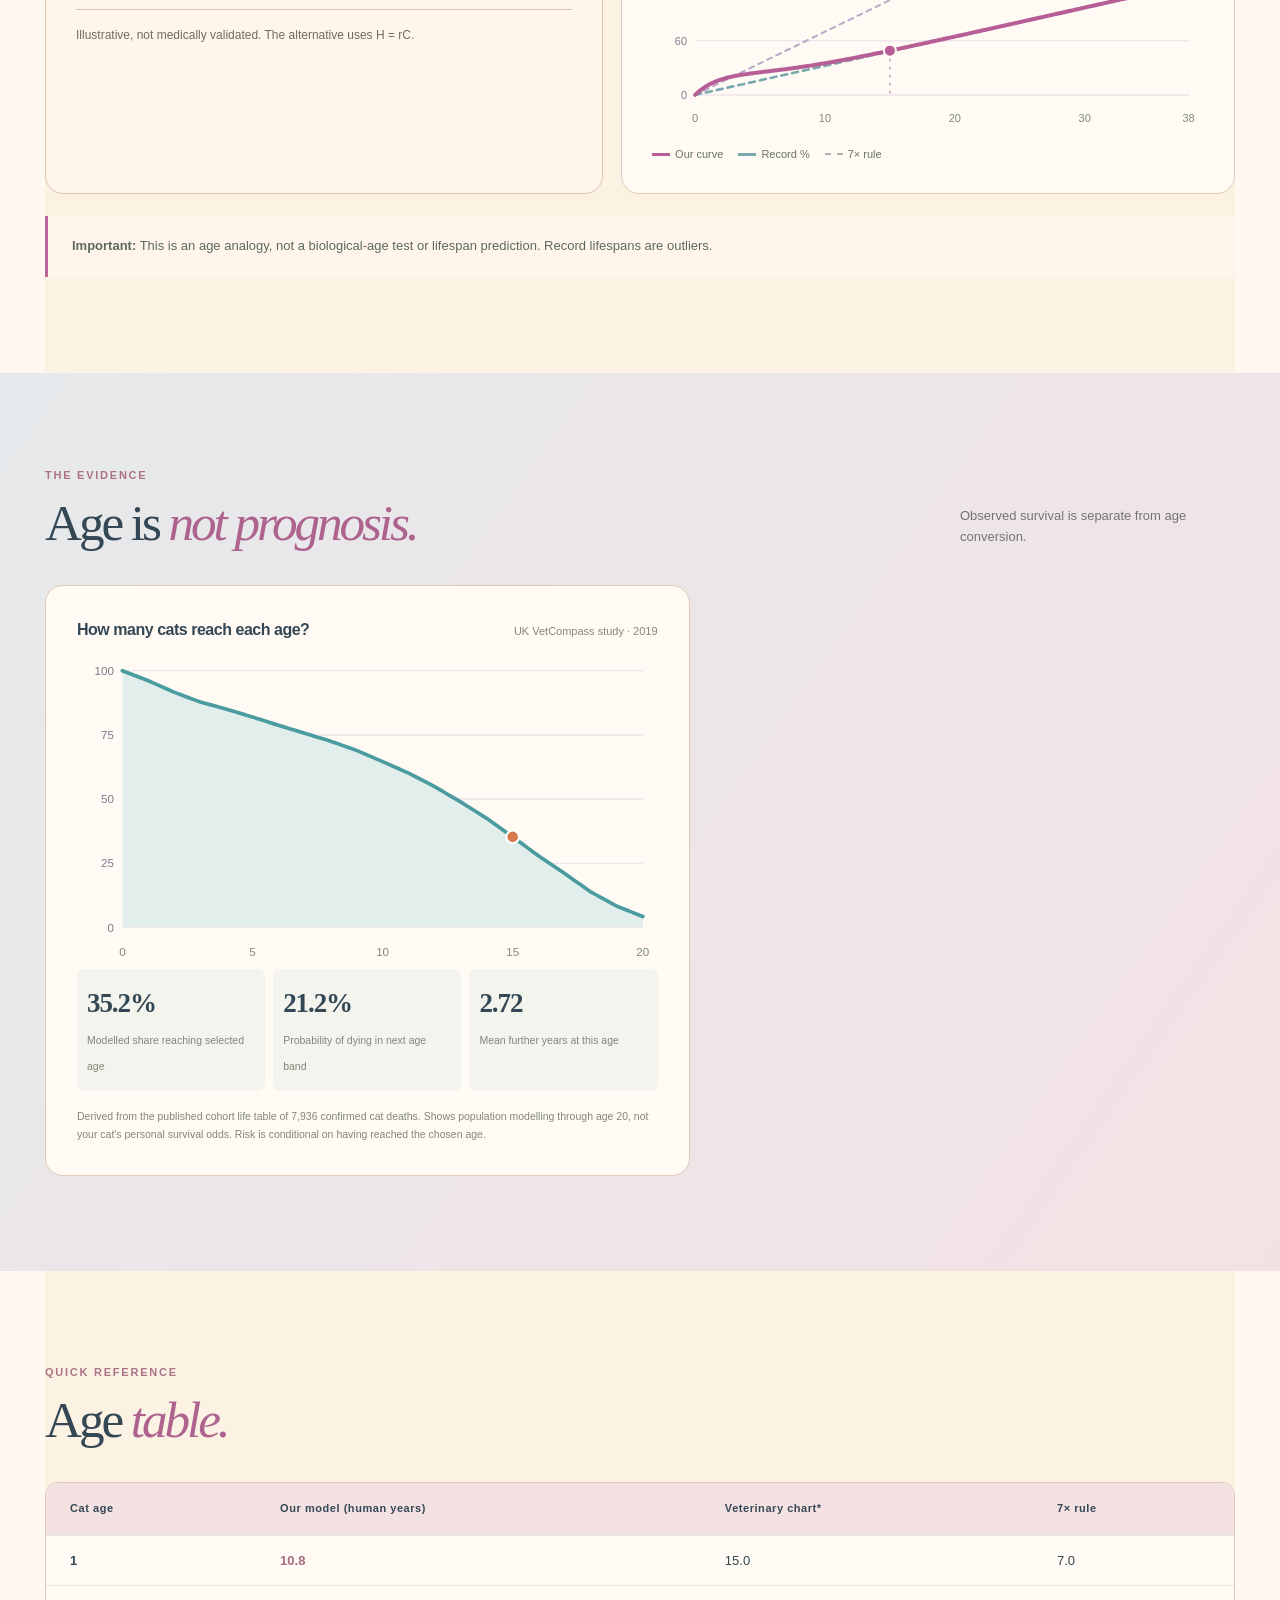
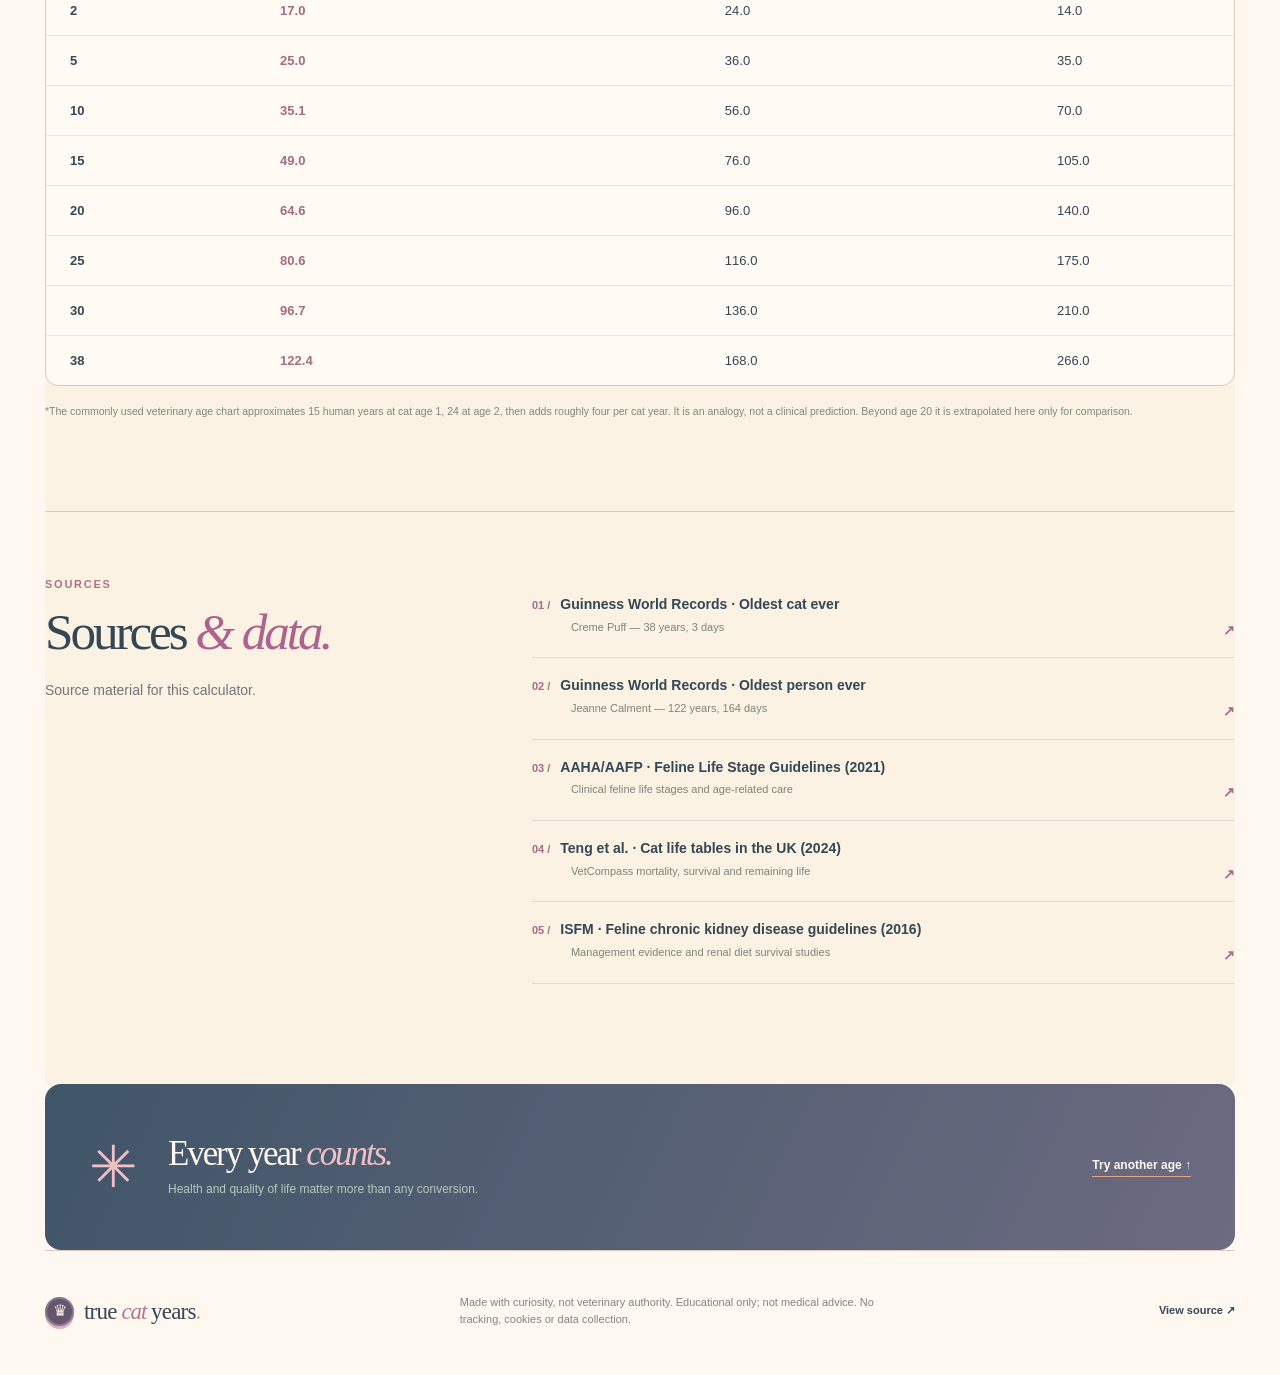
==== commit c81353f7: "Replace pastel bow-and-blush character with inked teal anime cat" ====
--- a/index.html
+++ b/index.html
@@ -100,92 +100,89 @@
         <div id="cat-fallback" class="cat-fallback" aria-hidden="true">
         <svg id="anime-portrait" class="anime-portrait" viewBox="0 0 520 520" xmlns="http://www.w3.org/2000/svg" focusable="false" aria-hidden="true">
           <defs>
-            <linearGradient id="fur-paint" x1=".12" x2=".92" y1="0" y2="1"><stop stop-color="#fff9eb"/><stop offset=".55" stop-color="#fce6e5"/><stop offset="1" stop-color="#e2c9e6"/></linearGradient>
-            <linearGradient id="ear-paint" x1="0" y1="0" x2="1" y2="1"><stop stop-color="#e9a1b9"/><stop offset="1" stop-color="#f9d5cb"/></linearGradient>
-            <linearGradient id="eye-gem" x1="0" y1="0" x2=".8" y2="1"><stop stop-color="#b1f4e5"/><stop offset=".48" stop-color="#5cb8b7"/><stop offset="1" stop-color="#377eab"/></linearGradient>
-            <linearGradient id="scarf-paint" x1="0" y1="0" x2="1" y2="1"><stop stop-color="#dc86a8"/><stop offset="1" stop-color="#a45d92"/></linearGradient>
-            <radialGradient id="cheek-paint"><stop stop-color="#ef94ad" stop-opacity=".67"/><stop offset="1" stop-color="#eea6b6" stop-opacity="0"/></radialGradient>
+            <linearGradient id="fur-paint" x1=".1" x2=".9" y1="0" y2="1"><stop stop-color="#f6f4e9"/><stop offset=".56" stop-color="#dae5df"/><stop offset="1" stop-color="#a5bac1"/></linearGradient>
+            <linearGradient id="ear-paint" x1="0" y1="0" x2="1" y2="1"><stop stop-color="#668d94"/><stop offset="1" stop-color="#c1d0ca"/></linearGradient>
+            <linearGradient id="eye-gem" x1="0" y1="0" x2=".8" y2="1"><stop stop-color="#c4e6d5"/><stop offset=".52" stop-color="#599d97"/><stop offset="1" stop-color="#205967"/></linearGradient>
+            
+            
             <filter id="cat-shadow" x="-30%" y="-30%" width="160%" height="170%"><feGaussianBlur stdDeviation="8"/></filter>
           </defs>
-          <ellipse cx="263" cy="461" rx="127" ry="17" fill="#594a73" opacity=".17" filter="url(#cat-shadow)"/>
+          <ellipse cx="263" cy="461" rx="127" ry="17" fill="#29414c" opacity=".17" filter="url(#cat-shadow)"/>
           <g id="anime-whole">
             <!-- A curved tail painted behind the body, with a pale highlight and dark ink. -->
             <g id="anime-tail">
-              <path d="M349 393C411 417 456 362 434 309C424 284 396 281 388 304" fill="none" stroke="#5d4d72" stroke-width="39" stroke-linecap="round"/>
-              <path d="M349 393C411 417 456 362 434 309C424 284 396 281 388 304" fill="none" stroke="#dec6e0" stroke-width="30" stroke-linecap="round"/>
-              <path d="M408 376C431 362 440 334 434 315" fill="none" stroke="#faf0e9" stroke-width="7" stroke-linecap="round" opacity=".7"/>
-              <path d="M387 306Q398 290 412 292" fill="none" stroke="#f8d3da" stroke-width="5" stroke-linecap="round"/>
+              <path d="M349 393C411 417 456 362 434 309C424 284 396 281 388 304" fill="none" stroke="#243b48" stroke-width="39" stroke-linecap="round"/>
+              <path d="M349 393C411 417 456 362 434 309C424 284 396 281 388 304" fill="none" stroke="#a8bcc3" stroke-width="30" stroke-linecap="round"/>
+              <path d="M408 376C431 362 440 334 434 315" fill="none" stroke="#f6f1e5" stroke-width="7" stroke-linecap="round" opacity=".7"/>
+              <path d="M387 306Q398 290 412 292" fill="none" stroke="#a9c8c4" stroke-width="5" stroke-linecap="round"/>
             </g>
             <g id="anime-body">
-              <path d="M222 282C179 269 157 319 159 378C160 429 197 451 259 453C320 453 364 436 367 379C370 323 337 270 301 279Z" fill="url(#fur-paint)" stroke="#5d4d72" stroke-width="6" stroke-linejoin="round"/>
-              <path d="M171 365Q174 427 225 441Q196 400 205 329Q176 330 171 365Z" fill="#d6bfdc" opacity=".7"/>
-              <path d="M232 298C204 330 200 399 227 443C244 451 283 451 303 443C330 388 307 321 284 297Z" fill="#fffbef" opacity=".92"/>
-              <path d="M211 335q-24 19-25 57M309 333q25 23 27 56" stroke="#b99bbd" stroke-width="5" stroke-linecap="round" fill="none" opacity=".55"/>
-              <path d="M195 417C186 437 193 453 213 458H248C258 446 248 425 230 419Z" fill="#fff5e9" stroke="#5d4d72" stroke-width="5"/>
-              <path d="M282 419C264 429 260 446 273 458H306C326 454 334 437 320 417Z" fill="#fff5e9" stroke="#5d4d72" stroke-width="5"/>
-              <path d="M211 445v10M226 446v10M292 445v10M307 444v11" fill="none" stroke="#b49aac" stroke-width="3" stroke-linecap="round"/>
-              <path d="M193 352q-16 17-12 36M332 349q18 19 13 38" stroke="#8d79a3" stroke-width="3" fill="none" opacity=".38"/>
+              <path d="M222 282C179 269 157 319 159 378C160 429 197 451 259 453C320 453 364 436 367 379C370 323 337 270 301 279Z" fill="url(#fur-paint)" stroke="#243b48" stroke-width="6" stroke-linejoin="round"/>
+              <path d="M171 365Q174 427 225 441Q196 400 205 329Q176 330 171 365Z" fill="#a7bec1" opacity=".7"/>
+              <path d="M232 298C204 330 200 399 227 443C244 451 283 451 303 443C330 388 307 321 284 297Z" fill="#f8f5e9" opacity=".92"/>
+              <path d="M211 335q-24 19-25 57M309 333q25 23 27 56" stroke="#6e9097" stroke-width="5" stroke-linecap="round" fill="none" opacity=".55"/>
+              <path d="M195 417C186 437 193 453 213 458H248C258 446 248 425 230 419Z" fill="#f5f3e8" stroke="#243b48" stroke-width="5"/>
+              <path d="M282 419C264 429 260 446 273 458H306C326 454 334 437 320 417Z" fill="#f5f3e8" stroke="#243b48" stroke-width="5"/>
+              <path d="M211 445v10M226 446v10M292 445v10M307 444v11" fill="none" stroke="#7c979d" stroke-width="3" stroke-linecap="round"/>
+              <path d="M193 352q-16 17-12 36M332 349q18 19 13 38" stroke="#6d8993" stroke-width="3" fill="none" opacity=".38"/>
             </g>
             <g id="anime-head">
-              <!-- Big triangular ears, subtly asymmetrical like a drawn character. -->
-              <path d="M161 175L169 85Q173 58 196 77L240 117M282 112L333 71Q357 54 360 90L364 178" fill="#fae9e6" stroke="#594863" stroke-width="7" stroke-linejoin="round"/>
+              <!-- Angular anime ears. -->
+              <path d="M161 175L169 85Q173 58 196 77L240 117M282 112L333 71Q357 54 360 90L364 178" fill="#e1e8de" stroke="#243b48" stroke-width="7" stroke-linejoin="round"/>
               <path d="M178 103L184 153L219 132Z" fill="url(#ear-paint)"/>
               <path d="M344 101L306 133L349 157Z" fill="url(#ear-paint)"/>
-              <path d="M182 107l9 35M342 108l-20 24" stroke="#fff5ed" stroke-width="5" stroke-linecap="round" opacity=".73"/>
-              <!-- Heart-shaped cheeks, a pointed feline chin and broad anime forehead. -->
-              <path d="M263 102C324 100 371 140 381 192C394 250 361 300 313 312C282 333 240 332 207 312C157 298 125 249 138 190C150 132 202 100 263 102Z" fill="url(#fur-paint)" stroke="#594863" stroke-width="7" stroke-linejoin="round"/>
+              <path d="M182 107l9 35M342 108l-20 24" stroke="#f8f3e8" stroke-width="5" stroke-linecap="round" opacity=".73"/>
+              <!-- Inked, angular anime silhouette. -->
+              <path d="M263 102C324 100 371 140 381 192C394 250 361 300 313 312C282 333 240 332 207 312C157 298 125 249 138 190C150 132 202 100 263 102Z" fill="url(#fur-paint)" stroke="#243b48" stroke-width="7" stroke-linejoin="round"/>
               <!-- Soft cel-shadow planes: inked but not muddy. -->
-              <path d="M158 219C156 265 187 294 213 302C203 278 193 249 201 227Z" fill="#d7c0df" opacity=".74"/>
-              <path d="M323 132C351 154 364 183 361 206C355 176 339 157 323 151Z" fill="#fff9ef" opacity=".85"/>
-              <path d="M211 115Q237 101 257 110Q283 99 311 119" fill="none" stroke="#fffaf0" stroke-width="9" stroke-linecap="round" opacity=".66"/>
+              <path d="M158 219C156 265 187 294 213 302C203 278 193 249 201 227Z" fill="#8daeb4" opacity=".74"/>
+              <path d="M323 132C351 154 364 183 361 206C355 176 339 157 323 151Z" fill="#f5f2e8" opacity=".85"/>
+              <path d="M211 115Q237 101 257 110Q283 99 311 119" fill="none" stroke="#f4f3e9" stroke-width="9" stroke-linecap="round" opacity=".66"/>
               <!-- Hand-drawn forelock and three tiny fur tufts. -->
-              <path d="M221 110Q238 138 253 131Q265 122 272 105M274 106Q284 129 295 125" fill="none" stroke="#ddbad8" stroke-width="5" stroke-linecap="round"/>
+              <path d="M221 110Q238 138 253 131Q265 122 272 105M274 106Q284 129 295 125" fill="none" stroke="#8baaaa" stroke-width="5" stroke-linecap="round"/>
               <g id="anime-silver" opacity="0">
-                <path d="M190 171Q198 143 219 131L211 166Z" fill="#b7bdd6" opacity=".8"/>
-                <path d="M314 128Q341 144 347 164L326 158Z" fill="#b7bdd6" opacity=".75"/>
-                <path d="M182 251Q199 275 218 279L204 287Z" fill="#b7bdd6" opacity=".55"/>
-                <path d="M343 251Q329 271 310 281L324 288Z" fill="#b7bdd6" opacity=".6"/>
+                <path d="M190 171Q198 143 219 131L211 166Z" fill="#afc2c6" opacity=".8"/>
+                <path d="M314 128Q341 144 347 164L326 158Z" fill="#afc2c6" opacity=".75"/>
+                <path d="M182 251Q199 275 218 279L204 287Z" fill="#afc2c6" opacity=".55"/>
+                <path d="M343 251Q329 271 310 281L324 288Z" fill="#afc2c6" opacity=".6"/>
               </g>
               <g id="anime-eyes">
-                <!-- Thick upper lash lines, twin highlight reflections, embedded glassy irises. -->
+                <!-- Focused anime eyes. -->
                 <g id="anime-eye-left">
-                  <path d="M176 211Q190 167 224 170Q251 174 251 211Q248 250 214 257Q181 249 176 211Z" fill="#fffaf4" stroke="#594863" stroke-width="5"/>
+                  <path d="M176 211Q190 167 224 170Q251 174 251 211Q248 250 214 257Q181 249 176 211Z" fill="#fcfaf2" stroke="#243b48" stroke-width="5"/>
                   <ellipse cx="218" cy="218" rx="20" ry="32" fill="url(#eye-gem)"/>
-                  <ellipse cx="220" cy="220" rx="8" ry="26" fill="#385271"/>
+                  <ellipse cx="220" cy="220" rx="8" ry="26" fill="#214953"/>
                   <ellipse cx="207" cy="196" rx="9" ry="13" fill="#fff"/>
-                  <ellipse cx="231" cy="230" rx="4.6" ry="6.5" fill="#f9ffff" opacity=".94"/>
-                  <path d="M177 202Q208 165 244 189" fill="none" stroke="#594863" stroke-width="10" stroke-linecap="round"/>
-                  <path d="M180 198L168 186" fill="none" stroke="#594863" stroke-width="5" stroke-linecap="round"/>
+                  <ellipse cx="231" cy="230" rx="4.6" ry="6.5" fill="#f0f8ed" opacity=".94"/>
+                  <path d="M177 202Q208 165 244 189" fill="none" stroke="#243b48" stroke-width="10" stroke-linecap="round"/>
+                  <path d="M180 198L168 186" fill="none" stroke="#243b48" stroke-width="5" stroke-linecap="round"/>
                 </g>
                 <g id="anime-eye-right">
-                  <path d="M273 211Q278 174 303 170Q339 167 350 211Q348 249 315 257Q281 250 273 211Z" fill="#fffaf4" stroke="#594863" stroke-width="5"/>
+                  <path d="M273 211Q278 174 303 170Q339 167 350 211Q348 249 315 257Q281 250 273 211Z" fill="#fcfaf2" stroke="#243b48" stroke-width="5"/>
                   <ellipse cx="308" cy="218" rx="20" ry="32" fill="url(#eye-gem)"/>
-                  <ellipse cx="309" cy="220" rx="8" ry="26" fill="#385271"/>
+                  <ellipse cx="309" cy="220" rx="8" ry="26" fill="#214953"/>
                   <ellipse cx="299" cy="196" rx="9" ry="13" fill="#fff"/>
-                  <ellipse cx="323" cy="230" rx="4.6" ry="6.5" fill="#f9ffff" opacity=".94"/>
-                  <path d="M278 189Q317 165 348 202" fill="none" stroke="#594863" stroke-width="10" stroke-linecap="round"/>
-                  <path d="M345 198L357 186" fill="none" stroke="#594863" stroke-width="5" stroke-linecap="round"/>
+                  <ellipse cx="323" cy="230" rx="4.6" ry="6.5" fill="#f0f8ed" opacity=".94"/>
+                  <path d="M278 189Q317 165 348 202" fill="none" stroke="#243b48" stroke-width="10" stroke-linecap="round"/>
+                  <path d="M345 198L357 186" fill="none" stroke="#243b48" stroke-width="5" stroke-linecap="round"/>
                 </g>
               </g>
-              <ellipse cx="177" cy="261" rx="36" ry="20" fill="url(#cheek-paint)"/>
-              <ellipse cx="350" cy="261" rx="36" ry="20" fill="url(#cheek-paint)"/>
+              
+              
               <!-- Tiny muzzle: not a human smile. -->
-              <path d="M247 263Q258 270 268 263Q274 273 263 280Q253 280 247 263Z" fill="#d989a3" stroke="#8d5e83" stroke-width="2.5"/>
-              <path d="M263 280v7M263 287q-11 12-22 0M263 287q11 12 22 0" fill="none" stroke="#776078" stroke-width="3" stroke-linecap="round"/>
-              <g fill="#ab8198"><circle cx="208" cy="267" r="2.6"/><circle cx="216" cy="272" r="2.2"/><circle cx="319" cy="269" r="2.5"/><circle cx="311" cy="273" r="2.1"/></g>
-              <g fill="none" stroke="#fff8f2" stroke-width="3" stroke-linecap="round">
+              <path d="M247 263Q258 270 268 263Q274 273 263 280Q253 280 247 263Z" fill="#d09c78" stroke="#365364" stroke-width="2.5"/>
+              <path d="M263 280v7M263 287q-11 12-22 0M263 287q11 12 22 0" fill="none" stroke="#455962" stroke-width="3" stroke-linecap="round"/>
+              <g fill="#819d9d"><circle cx="208" cy="267" r="2.6"/><circle cx="216" cy="272" r="2.2"/><circle cx="319" cy="269" r="2.5"/><circle cx="311" cy="273" r="2.1"/></g>
+              <g fill="none" stroke="#f8f8e9" stroke-width="3" stroke-linecap="round">
                 <path d="M224 276Q186 267 151 258M220 286Q186 288 159 304M301 276Q342 264 376 253M303 287Q337 290 368 303"/>
               </g>
             </g>
-            <!-- Silk bow and enamel-gold star charm, sitting above the body. -->
-            <g id="anime-ribbon">
-              <path d="M258 308Q215 276 202 306Q207 330 254 319Q292 336 317 310Q314 277 265 307Z" fill="url(#scarf-paint)" stroke="#6c5176" stroke-width="5" stroke-linejoin="round"/>
-              <path d="M227 304l27 11M296 303l-29 11" stroke="#f8c8db" stroke-width="4" stroke-linecap="round"/>
-              <circle cx="261" cy="316" r="10" fill="#f5c88e" stroke="#886480" stroke-width="3"/>
-              <path d="M260 330v13" stroke="#8b6282" stroke-width="3"/>
-              <path d="M260 340l5 9 10 1-7 7 2 10-10-5-9 5 1-10-7-7 10-1Z" fill="#f2c77d" stroke="#8a6784" stroke-width="2.6" stroke-linejoin="round"/>
-              <path d="M256 351l4-5" stroke="#fff6d7" stroke-width="2" stroke-linecap="round"/>
-            </g>
+            <!-- Minimal collar and metal tag. -->
+            <g id="anime-collar">
+  <path d="M217 307Q262 322 308 307" stroke="#325663" stroke-width="10" fill="none" stroke-linecap="round"/>
+  <rect x="248" y="313" width="27" height="20" rx="4" fill="#e4ad61" stroke="#263944" stroke-width="3"/>
+  <path d="M254 323h15" stroke="#263944" stroke-width="2.5" stroke-linecap="round"/>
+</g>
           </g>
         </svg>
       </div>
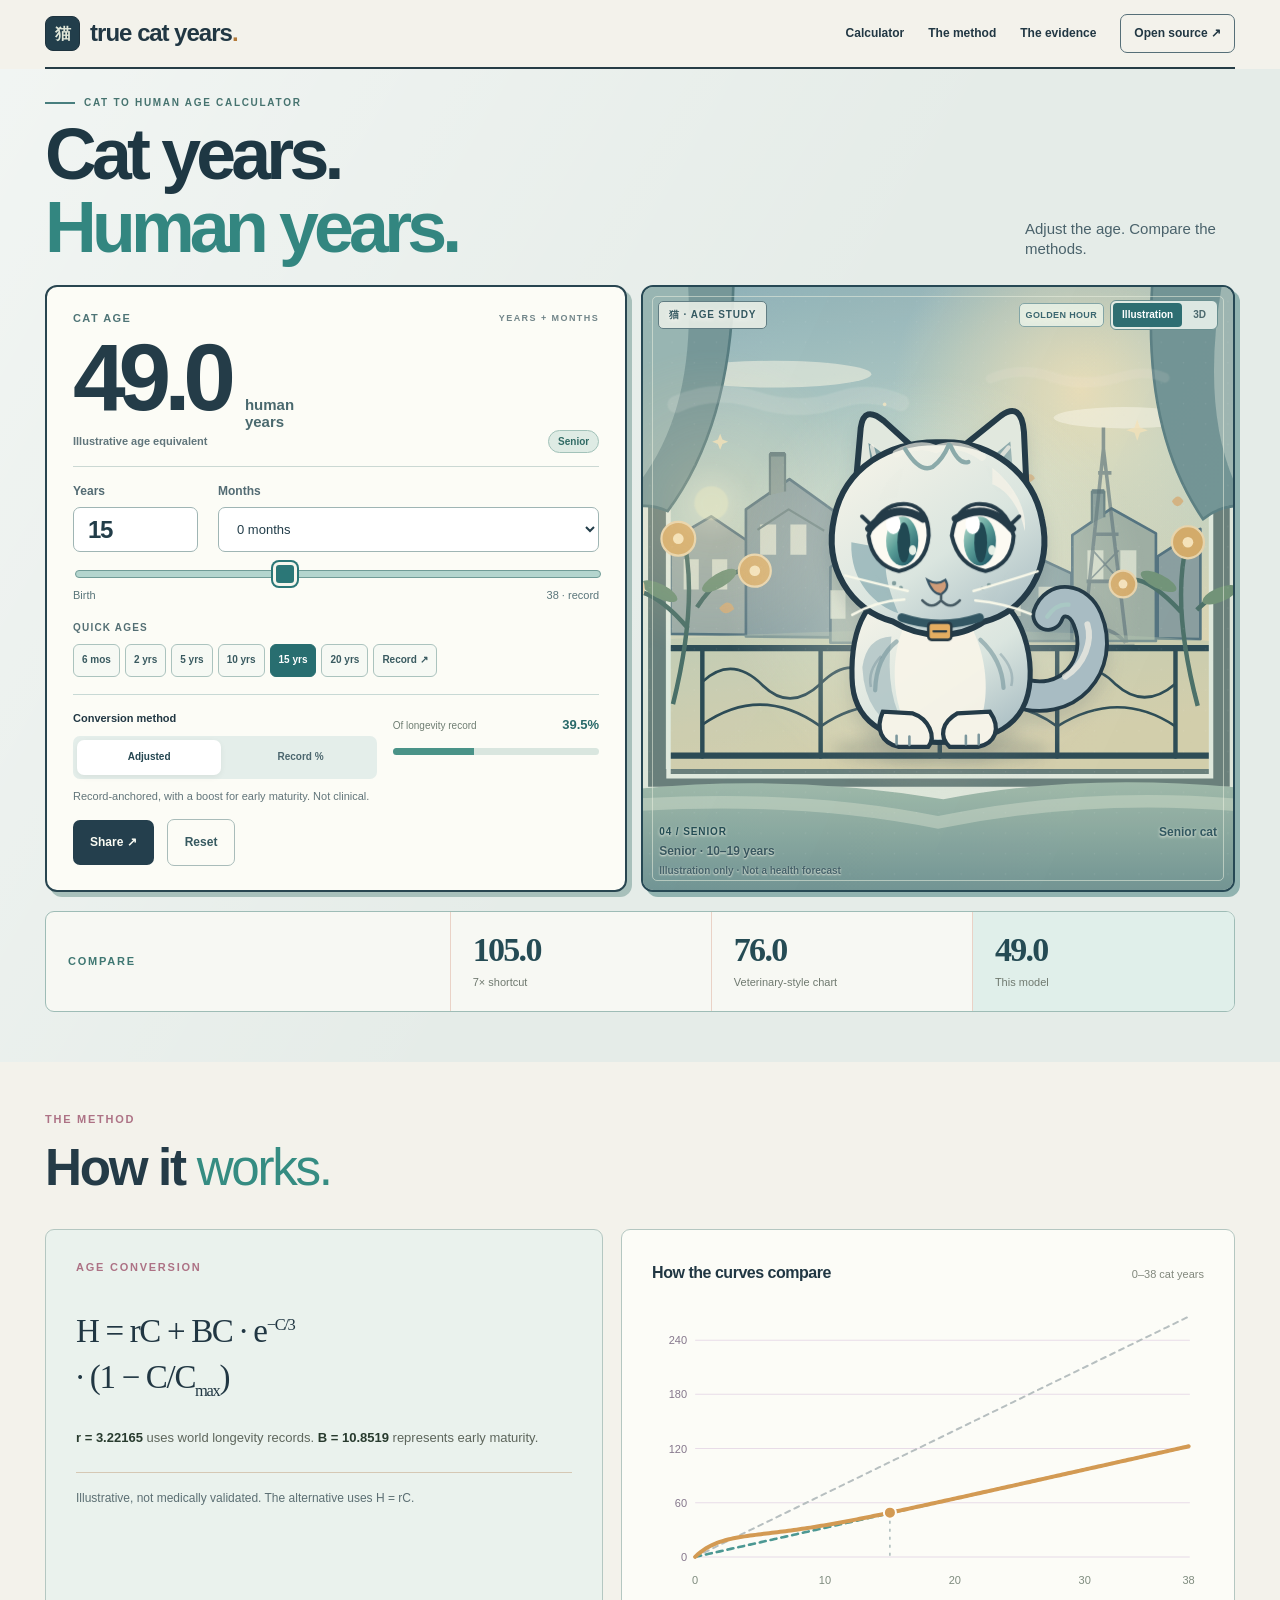
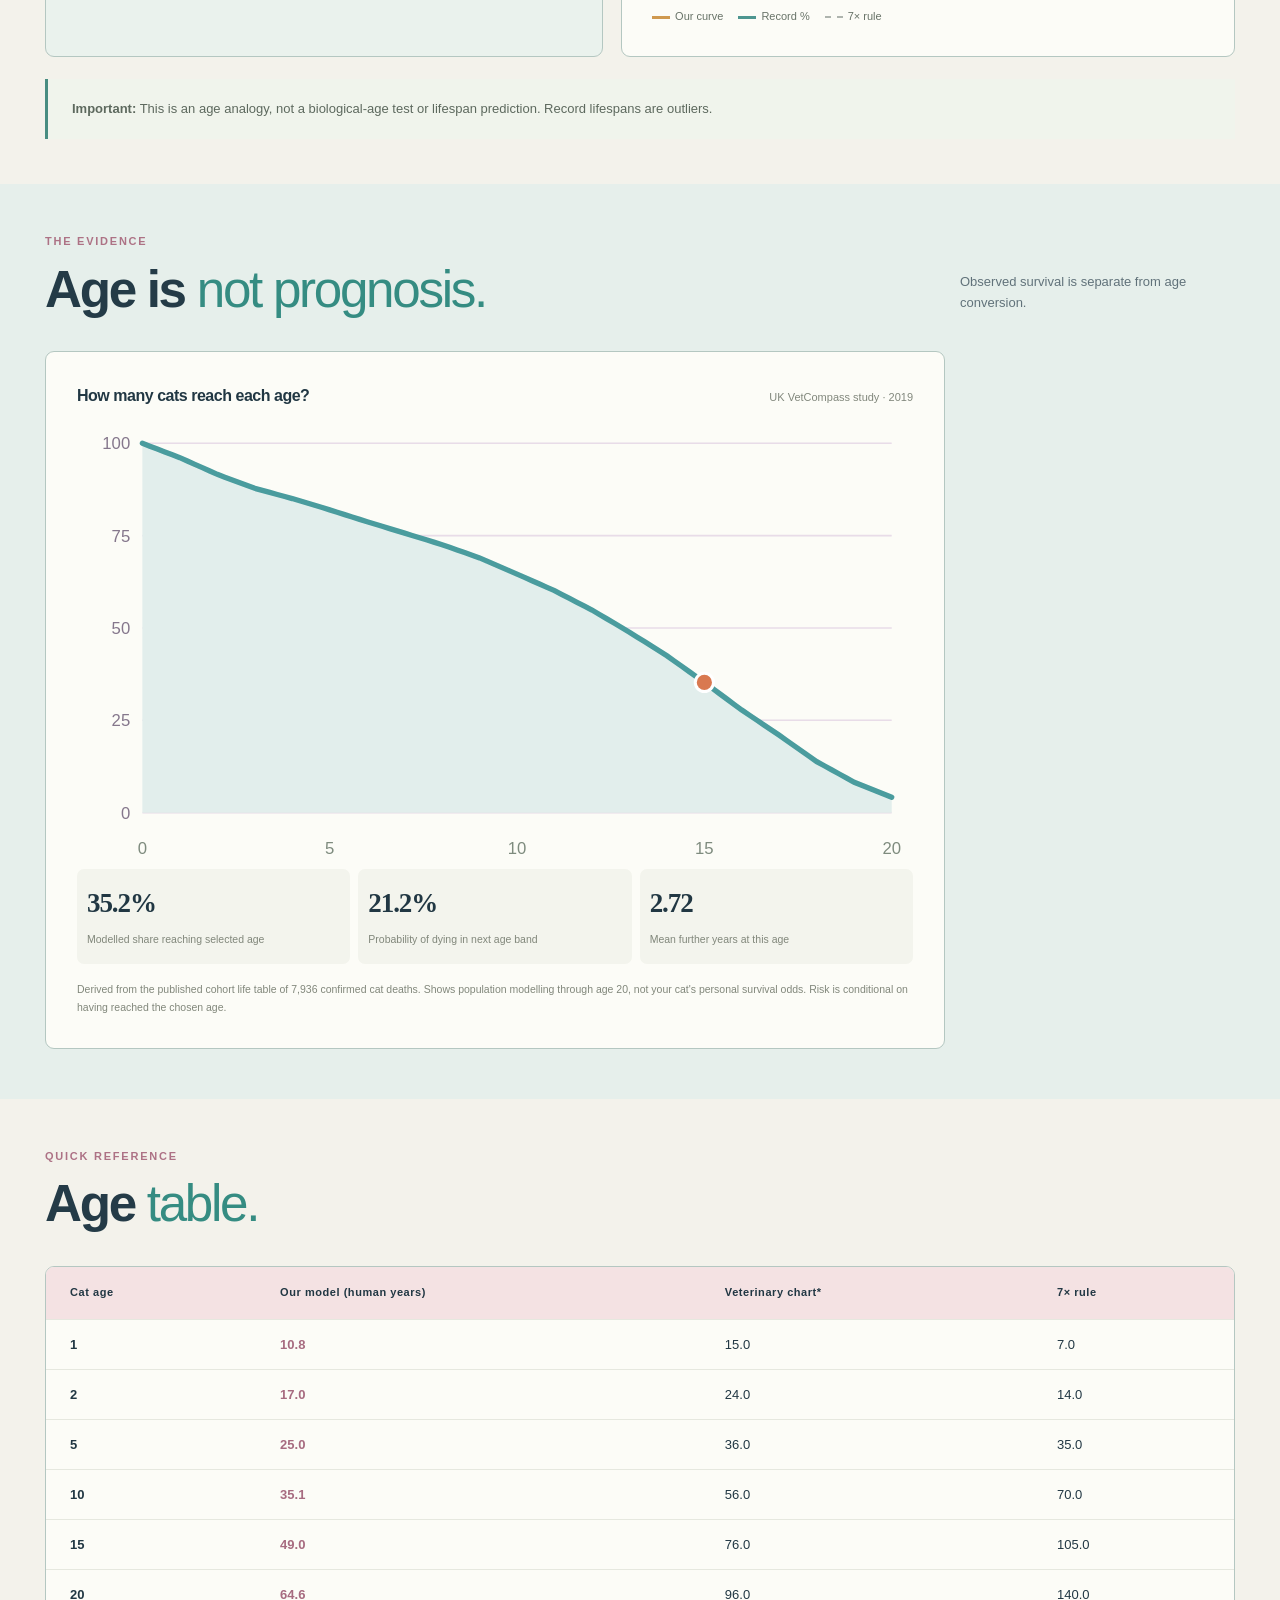
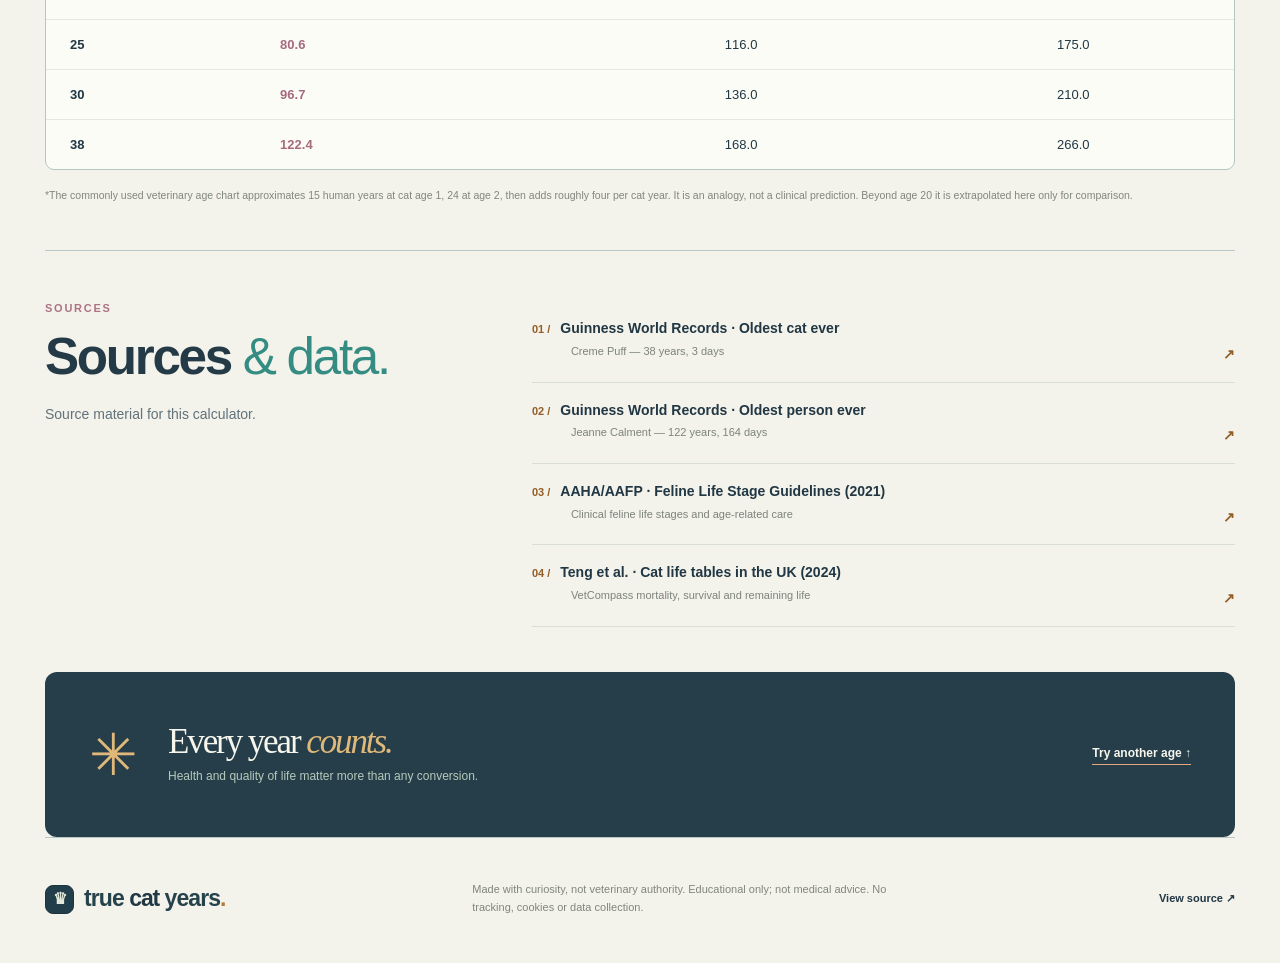
==== commit 7d98ac7d: "Remove source link for deleted off-topic kidney discussion" ====
--- a/index.html
+++ b/index.html
@@ -221,7 +221,7 @@
     <li><a href="https://www.guinnessworldrecords.com/world-records/oldest-person" target="_blank" rel="noopener noreferrer"><strong>Guinness World Records · Oldest person ever</strong><span>Jeanne Calment — 122 years, 164 days <b>↗</b></span></a></li>
     <li><a href="https://www.aaha.org/resources/2021-aaha-aafp-feline-life-stage-guidelines/feline-life-stage-definitions/" target="_blank" rel="noopener noreferrer"><strong>AAHA/AAFP · Feline Life Stage Guidelines (2021)</strong><span>Clinical feline life stages and age-related care <b>↗</b></span></a></li>
     <li><a href="https://doi.org/10.1177/1098612X241234556" target="_blank" rel="noopener noreferrer"><strong>Teng et al. · Cat life tables in the UK (2024)</strong><span>VetCompass mortality, survival and remaining life <b>↗</b></span></a></li>
-    <li><a href="https://pmc.ncbi.nlm.nih.gov/articles/PMC11148907/" target="_blank" rel="noopener noreferrer"><strong>ISFM · Feline chronic kidney disease guidelines (2016)</strong><span>Management evidence and renal diet survival studies <b>↗</b></span></a></li>
+    
   </ol>
 </section>
 <section class="closing wrap"><span aria-hidden="true">✳</span><div><h2>Every year <em>counts.</em></h2><p>Health and quality of life matter more than any conversion.</p></div><a href="#calculator">Try another age ↑</a></section>
--- a/storyboard.css
+++ b/storyboard.css
@@ -1,132 +1,180 @@
-/*
- * Cat Chronicles — an original, dependency-free anime storybook art direction.
- * This layer sits on top of the existing evidence-rich calculator styles.
- * No external fonts, stock art, UI frameworks or auto-playing scene backgrounds.
- */
+/* INK ANIME — minimal, high-contrast, expressive, and age-first.
+   Overrides legacy site styles without changing age data or interactions. */
 :root{
- --story-plum:#524668;
- --story-ink:#574a66;
- --story-rose:#b96395;
- --story-rose-light:#f2c6da;
- --story-lilac:#eee5f5;
- --story-cream:#fff8ec;
- --story-mint:#6ca8a7;
- --story-rule:#dfbdd3;
-}
-body{background:#fff8f0}
+ --cream:#f3f2eb;--white:#fcfcf6;--ink:#213743;--muted:#61727a;
+ --orange:#c58d47;--orange-dark:#935e27;
+ --sage:#e0eae5;--sage-dark:#448984;--line:#b9c9c9;
+ --story-accent:#358f89;--story-gold:#e3ac62;
+ --serif:Georgia,"Iowan Old Style",serif;
+}
+html{scroll-behavior:smooth}
+body{color:var(--ink);background:#f3f2eb}
 .site-header{
- background:linear-gradient(94deg,#fffbf2,#f9eafa 56%,#eee8f8);
- box-shadow:0 3px 0 #fff8f0;
-}
-.site-header .brand{color:#574a66}
-.site-header .brand-mark{background:#665075;color:#fff0dc;box-shadow:inset 0 0 0 2px #fff6e581,0 3px 0 #e6b1ca}
-.site-header .brand-dot{color:#be6c9f}
-.site-header nav a:hover{color:#a34d80}
+ height:69px;background:#f3f2eb;
+ border-bottom:2px solid #263d46;box-shadow:none;
+}
+.brand{font-size:24px;font-weight:750;letter-spacing:-.04em;color:#213743;font-family:var(--sans)}
+.brand-italic{color:#213743;font-family:inherit;font-style:normal;font-weight:750}
+.brand-dot{color:#b47a39}
+.brand-mark{
+ width:35px;height:35px;background:#223e4b;color:#e1e7d9;
+ border:1px solid #1e333e;border-radius:8px;
+ font:700 16px/1 var(--sans);box-shadow:none;
+}
+nav{font-family:var(--sans);font-size:12px;font-weight:700;letter-spacing:0;gap:24px}
+nav .nav-github{
+ background:transparent!important;border:1px solid #566f78!important;
+ border-radius:7px;padding:9px 13px;
+}
+nav a:hover{color:#247d79}
 .experience-section{
- background:radial-gradient(circle at 78% 18%,#fffef4b9,transparent 24%),
-            linear-gradient(128deg,#fff9ed 1%,#f8dfe7 43%,#e6e3f5 100%);
-}
-.experience-heading{align-items:end;position:relative}
-.experience-heading .kicker{color:#9c648b;font-size:11px;letter-spacing:.14em}
+ background:#e5ece8;
+ background-image:linear-gradient(120deg,rgba(255,255,255,.48),transparent 55%);
+ padding:28px 0 50px;min-height:0;
+}
+.experience-section::before{display:none}
+.experience-heading{align-items:end;margin-bottom:21px;gap:28px}
+.experience-heading .kicker{
+ font:800 10px/1.2 var(--sans);color:#46736f;letter-spacing:.17em;
+}
+.experience-heading .kicker-rule{background:#487e7e}
 .experience-heading h1{
- font-size:clamp(53px,6vw,91px);
- letter-spacing:-.064em;
- line-height:.96;
- color:#504864;
- max-width:none;
- text-wrap:balance;
-}
-.experience-heading h1 em{color:#b45e91;text-shadow:1px 2px 0 #fff4ed}
-.experience-intro{max-width:340px;color:#625872;font-size:18px;line-height:1.55}
-.experience-grid{grid-template-columns:.96fr 1.04fr;gap:18px;align-items:stretch}
+ font-family:var(--sans);font-size:clamp(44px,5.6vw,75px);
+ font-weight:850;letter-spacing:-.067em;line-height:1.02;
+ color:#1e3743;text-wrap:balance;margin:9px 0 0;
+}
+.experience-heading h1 em{font-style:normal;color:#338680;text-shadow:none;font-weight:850}
+.experience-intro{
+ font:500 15px/1.35 var(--sans);
+ color:#4a626b;max-width:210px;margin:0 0 5px;
+}
+.experience-grid{grid-template-columns:1fr 1.02fr;gap:14px;align-items:stretch}
 .experience-control{
- background:linear-gradient(150deg,#fffefa 0%,#fff5ee 58%,#f9eaf4 100%);
- border:2px solid #cfa7bd;border-radius:23px;
- box-shadow:0 18px 38px #6c557528,0 5px 0 #b899b047;
- outline-color:#ffeadf;padding:29px 31px;
-}
-.experience-control .panel-index{color:#a2688f}
-.experience-control .panel-index span+span{color:#917991}
-.hero-result{border-bottom-color:#e9cede;padding-bottom:16px}
-.hero-number strong{color:#564762;font-size:clamp(85px,8.4vw,117px)}
-.hero-number span{color:#76627d}
-.hero-sub{color:#79687e}
-.stage-pill{background:#f7e4ef;border-color:#ddacc9;color:#835474}
-.experience-control .age-fields label{color:#655772}
-.experience-control .age-fields input,.experience-control .age-fields select{border:1.5px solid #dcb7cc;border-radius:12px;color:#55496b}
-.experience-control input[type=range]{background:linear-gradient(90deg,#bd68a3,#e5a4c3 62%,#dfcadf)}
-.experience-control input[type=range]::-webkit-slider-thumb{background:#8d548c;box-shadow:0 0 0 2px #8d548c,0 3px 11px #61456948}
-.experience-control input[type=range]::-moz-range-thumb{background:#8d548c;box-shadow:0 0 0 2px #8d548c,0 3px 11px #61456948}
-.experience-control .quick-label{color:#916b89}
-.experience-control .presets button{border:1px solid #dcb5cc;background:#fff9f5;color:#76576f;box-shadow:0 2px 0 #ead3e1}
-.experience-control .presets button:hover,.experience-control .presets button.active{background:#b36598;border-color:#b36598;color:white}
-.control-lower{border-top-color:#e8cadd}
-.control-lower .switcher{background:#f0dce9}
-.control-lower .switcher .active{color:#64516e;background:#fffdf8}
-.record-meter .progress{background:#eddaea}.record-meter .progress span{background:#bc78a9}
-.experience-control .action-main{background:#615077;box-shadow:0 3px 0 #ae8dab}
-.experience-control .action-main:hover{background:#804f82}
-.experience-control .action-alt{border-color:#d2aac3;color:#6c5975}
+ background:#fcfcf6;border:2px solid #284550;border-radius:12px;
+ outline:none;box-shadow:5px 5px 0 #a8c0bb;
+ padding:24px 26px;min-height:0;
+}
+.experience-control .panel-index{
+ color:#4e7476;font:800 11px/1.3 var(--sans);letter-spacing:.13em;
+}
+.experience-control .panel-index span+span{color:#718589}
+.hero-result{border-color:#cbd8d3;padding-bottom:13px;margin:5px 0 15px}
+.hero-number{gap:16px}
+.hero-number strong{
+ font:850 clamp(75px,7.4vw,112px)/.99 var(--sans);
+ letter-spacing:-.075em;color:#243c48;
+}
+.hero-number span{font:750 15px/1.15 var(--sans);color:#4a696e}
+.hero-sub{font:600 11px/1.4 var(--sans);color:#60757b}
+.stage-pill{
+ background:#deebe4;color:#306a64;border:1px solid #a2c2b9;
+ padding:5px 9px;font:800 10px var(--sans);
+}
+.experience-control .age-fields{margin:13px 0 18px}
+.experience-control .age-fields label{color:#536b73}
+.experience-control .age-fields input,.experience-control .age-fields select{
+ background:#fff;color:#223d49;border:1.5px solid #9fb5b4;
+ border-radius:7px;box-shadow:none;
+}
+.experience-control input[type=range]{
+ appearance:none;-webkit-appearance:none;width:100%;height:8px;
+ background:#b4d5ce;border:1px solid #719c97;border-radius:8px;
+ accent-color:#2d817e;cursor:pointer;
+}
+.experience-control input[type=range]::-webkit-slider-thumb{
+ -webkit-appearance:none;appearance:none;
+ width:24px;height:24px;border-radius:6px;
+ background:#2b7777;border:3px solid #f7f6ed;
+ box-shadow:0 0 0 2px #2b7777;
+}
+.experience-control input[type=range]::-moz-range-thumb{
+ width:18px;height:18px;border-radius:5px;
+ background:#2b7777;border:3px solid #f7f6ed;
+ box-shadow:0 0 0 2px #2b7777;
+}
+.experience-control .range-ends{color:#59757a}
+.experience-control .quick-label{color:#546f74;margin-top:9px}
+.experience-control .presets button{
+ border:1px solid #abc3be;border-radius:6px;background:#f6f9f4;
+ color:#395a60;box-shadow:none;transition:background-color .13s;
+}
+.experience-control .presets button:hover,.experience-control .presets button.active{
+ background:#286e70;border-color:#286e70;color:#fff;transform:none;
+}
+.control-lower{border-top:1px solid #c8d9d5;gap:16px}
+.control-lower .switcher{background:#e4eeea;border-radius:7px}
+.control-lower .switcher button{color:#4b666e}
+.control-lower .switcher .active{color:#244651;background:#fff}
+.record-meter .progress{background:#d9e6df}
+.record-meter .progress span{background:#4a9388}
+.record-meter-label strong{color:#286969}
+.experience-control .method-explain{
+ color:#62757a;font:500 11px/1.45 var(--sans);margin-top:10px;
+}
+.experience-control .action-main{
+ background:#243f4d;color:#f9fbf3;border-radius:7px;box-shadow:none;
+}
+.experience-control .action-main:hover{background:#326f73}
+.experience-control .action-alt{border-color:#a9bcba;border-radius:7px;color:#365960}
 .scene-panel{
- border:2px solid #a7799f;border-radius:24px;
- background-color:#e9d6e9;
- box-shadow:0 22px 40px #6e547e38,0 5px 0 #e6b6c568;
- overflow:hidden;isolation:isolate;
+ background-color:#c2d2ca;border:2px solid #264854;
+ outline:none;border-radius:12px;
+ box-shadow:5px 5px 0 #91b3b0;isolation:isolate;overflow:hidden;
+ min-height:460px;
 }
 .scene-panel::before{
  background-image:url('./paris-balcony.svg');
- filter:blur(.65px) saturate(1.25);
- opacity:1;
-}
-.paris-timelapse{filter:blur(.65px) saturate(1.20)}
-.scene-panel::after{border-color:#fff9ee91;box-shadow:inset 0 0 0 1px #b482ad55}
-.scene-panel .cat-viewport{isolation:isolate;min-height:330px}
+ filter:blur(.65px) saturate(.95);
+ transform:scale(1.012);opacity:1;
+}
+.paris-timelapse{filter:blur(.65px) saturate(.88)}
+.scene-panel::after{border-color:#eaf0df8a;border-radius:5px;inset:9px;box-shadow:none}
+.scene-panel .cat-viewport{isolation:isolate;min-height:320px}
 .scene-panel .cat-viewport::before{
- background:radial-gradient(circle at 50% 48%,#fff9e9a8,transparent 66%);
+ background:radial-gradient(circle at 49% 50%,#f5f2df85,transparent 62%);
 }
 .scene-top{
- display:flex;flex-wrap:wrap;align-items:center;gap:8px;
- padding:17px 18px 0;
- color:#5a496c;
+ align-items:center;flex-wrap:wrap;padding:13px 15px 0;gap:6px;
+ color:#1f434d;font:750 11px var(--sans);
 }
 .scene-top .scene-title{
- flex-shrink:1;
- font:700 10px/1.2 var(--sans);
- background:#fff7edee;
- border:1px solid #c79cb9;
- padding:8px 11px;border-radius:100px;
- color:#75516f;letter-spacing:.065em;
- box-shadow:0 2px 0 #d8adbf7d;
-}
-.scene-status-wrap{margin-left:auto;gap:6px;display:flex;align-items:center}
-.scene-daypart{font:700 9px var(--sans);background:#fff8eee5;color:#805c7b;border-color:#d6a9c4}
+ background:#e8eee6e6;border:1px solid #617d83;border-radius:5px;
+ padding:7px 10px;color:#345961;font:800 10px/1.2 var(--sans);
+ letter-spacing:.08em;box-shadow:none;
+}
+.scene-status-wrap{margin-left:auto;display:flex;gap:6px;align-items:center}
+.scene-daypart{
+ background:#e6eee3ee;color:#3b6770;border:1px solid #83a5a6;
+ padding:6px;border-radius:5px;letter-spacing:.04em;font-size:9px;
+}
 .portrait-switch{
- display:flex;align-items:center;gap:2px;
- padding:3px;border:1px solid #c79db7;border-radius:100px;
- background:#fff8f1ea;box-shadow:0 2px 0 #d4b2c179;
+ display:flex;gap:2px;padding:2px;border:1px solid #698f90;
+ background:#e5eee9eb;box-shadow:none;border-radius:6px;
 }
 .portrait-switch button{
- border:0;border-radius:100px;padding:6px 10px;
- color:#80637d;background:transparent;
- font:700 10px/1.3 var(--sans);white-space:nowrap;
- transition:background-color .15s,color .15s;
-}
-.portrait-switch button.active{color:#fff;background:#795779;box-shadow:0 2px 4px #77516a4a}
-.portrait-switch button:hover:not(.active):not(:disabled){background:#f6e5ef;color:#6c4a72}
-.portrait-switch button:disabled{opacity:.42;cursor:not-allowed}
-.portrait-switch button:focus-visible{outline:2px solid #5d4974;outline-offset:2px}
+ border:0;border-radius:4px;background:transparent;
+ color:#4b686d;padding:6px 9px;white-space:nowrap;
+ font:800 10px/1.2 var(--sans);
+}
+.portrait-switch button.active{color:#fff;background:#2e6e72;box-shadow:none}
+.portrait-switch button:hover:not(.active):not(:disabled){background:#c9dfd5;color:#234c50}
+.portrait-switch button:disabled{opacity:.4;cursor:not-allowed}
+.portrait-switch button:focus-visible{outline:2px solid #2e6e72;outline-offset:2px}
 .cat-viewport.storybook-mode #cat-canvas{visibility:hidden;pointer-events:none}
 .cat-viewport.storybook-mode .cat-fallback{display:grid!important;opacity:1!important}
 .cat-viewport:not(.storybook-mode).webgl-ready .cat-fallback{display:none}
 .cat-fallback{align-items:center;justify-items:center}
 .cat-viewport .cat-fallback svg.anime-portrait{
- width:min(99%,465px);height:100%;max-height:100%;display:block;
- overflow:visible;
- filter:drop-shadow(0 14px 15px #51477026);
+ width:min(99%,445px);height:100%;max-height:100%;display:block;
+ overflow:visible;filter:drop-shadow(0 12px 8px #20374422);
 }
 #anime-eyes{
- transform-box:fill-box;transform-origin:center center;
- animation:anime-blink 6.3s ease-in-out infinite;
+ transform-box:fill-box;transform-origin:center;
+ animation:anime-blink 7s ease-in-out infinite;
+}
+#anime-eye-left,#anime-eye-right{
+ transform-box:fill-box;transform-origin:center;
+ transform:scale(.94,.90);
 }
 #anime-tail{
  transform-box:fill-box;transform-origin:13% 89%;
@@ -138,101 +186,101 @@
 }
 @keyframes anime-tail-swish{
  0%,100%{transform:rotate(-1deg)}
- 30%{transform:rotate(4deg)}
- 69%{transform:rotate(-3deg)}
+ 30%{transform:rotate(3deg)}
+ 69%{transform:rotate(-2deg)}
 }
 .scene-foot{
- align-items:baseline;
- color:#6a5174;padding:0 19px 6px;gap:10px;
- font:700 10px var(--sans);letter-spacing:.075em;
- text-shadow:0 1px 5px #fff8f4;
-}
-.scene-foot span+span{font:italic 18px var(--serif);color:#654c75;white-space:nowrap}
+ padding:0 16px 5px;align-items:center;gap:10px;
+ color:#244d54;text-shadow:0 1px 3px #f6f5e8;
+ font:800 10px/1.2 var(--sans);letter-spacing:.09em;
+}
+.scene-foot span+span{font:700 12px var(--sans);letter-spacing:0;color:#315760}
 .scene-note{
- max-width:100%;padding:0 19px;margin:0 0 6px;
- font:italic 15px/1.3 var(--serif);color:#584c66;
- text-shadow:0 1px 5px #fff8f3;
+ padding:0 16px;margin:0 0 5px;max-width:100%;
+ font:650 12px/1.3 var(--sans);color:#38575f;
+ text-shadow:0 1px 2px #f4f3e5;
 }
 .scene-disclaimer{
- position:relative;z-index:2;margin:0 19px 16px;
- font:600 10px/1.35 var(--sans);color:#7d6c7d;
- text-shadow:0 1px 4px #fff8f4;
-}
-.life-story-strip{
- background:#fff8f1;border:1.5px solid #ddbad0;
- border-radius:18px;box-shadow:0 3px 0 #e5cada62;
- overflow:hidden;gap:0;
-}
-.life-story-strip .life-stage{
- position:relative;display:flex;justify-content:center;align-items:center;text-align:left;
- min-width:0;min-height:77px;width:100%;
- background:transparent;color:#67576c;
- border:0;border-right:1px solid #e8cddc;cursor:pointer;
- transition:background-color .15s ease,box-shadow .15s ease;
-}
-.life-story-strip .life-stage:last-child{border-right:0}
-.life-story-strip .life-stage .life-icon{color:#b6739f;font-size:31px}
-.life-story-strip .life-stage strong{color:#635168}
-.life-story-strip .life-stage small{color:#92748a}
-.life-story-strip .life-stage.is-current{
- background:linear-gradient(150deg,#fce0ed,#f4e5f7);
- box-shadow:inset 0 4px 0 #b46999;
-}
-.life-story-strip .life-stage:hover{background:#f8e5ed}
-.life-story-strip .life-stage:focus-visible{outline:3px solid #975f92;outline-offset:-4px}
-.comparison-band{border-radius:16px;overflow:hidden;border-color:#e5c3d5;box-shadow:0 3px 0 #e5c9d844}
-.comparison-band .compare-feature{background:#f5e0ef}
-.comparison-band strong{color:#57496b}
-.chart-legend .lg-orange{background:#b65e96}
-.chart-legend .lg-green{background:#77a9ad}
-.chart-card,.formula-card,.survival-card,.kidney-card{border-radius:18px}
-.section-heading h2 em,.sources-section h2 em{color:#ad638e}
-.accuracy-caveat{border-left-color:#b86599}
-a:focus-visible,button:focus-visible,input:focus-visible,select:focus-visible{outline-color:#96649a}
-@media(max-width:1050px){
- .experience-heading h1{font-size:clamp(50px,6vw,78px)}
- .experience-intro{font-size:16px}
- .scene-top{padding:12px 12px 0;gap:6px}
- .portrait-switch button{padding:6px 8px}
+ position:relative;z-index:2;
+ margin:0 16px 13px;font:550 10px/1.25 var(--sans);
+ color:#46636b;text-shadow:0 1px 2px #f3f1e5;
+}
+.comparison-band{
+ margin-top:19px;background:#f8faf5;
+ border:1.5px solid #9ebcb6;border-radius:9px;box-shadow:none;overflow:hidden;
+}
+.comparison-band .compare-feature{background:#e0efea}
+.comparison-band strong{color:#254b54}
+.comparison-band .mini-overline{color:#3f7772}
+.method-section,.table-section,.sources-section{background:#f3f2eb}
+.method-section,.sources-section,.table-section{padding-top:50px;padding-bottom:45px}
+.evidence-section{background:#e6efeb;padding:50px 0}
+.section-heading h2,.sources-section h2{
+ font-family:var(--sans);font-weight:780;letter-spacing:-.045em;color:#243b47;
+}
+.section-heading h2 em,.sources-section h2 em{color:#358c82;font-style:normal}
+.formula-card,.chart-card,.survival-card,.table-shell{
+ background:#fcfcf7;border:1px solid #b4c7c1;border-radius:9px;box-shadow:none;
+}
+.formula-card{background:#eaf2ed}
+.formula-note{color:#5c6f73}
+.evidence-grid{grid-template-columns:1fr;max-width:900px}
+.chart-legend .lg-orange{background:#cf994f}
+.chart-legend .lg-green{background:#4d9690}
+.accuracy-caveat{background:#f0f4ec;border-left:3px solid #488d81}
+.closing{
+ border-radius:12px;background:#263e4a;color:#f6f6ec;
+}
+.closing h2 em,.closing>span{color:#e0b879}
+.site-footer{border-top-color:#b8c8c5}
+.site-footer .brand{color:#26424b}
+a:focus-visible,button:focus-visible,input:focus-visible,select:focus-visible{
+ outline:3px solid #428f88;outline-offset:3px;
+}
+@media(max-width:950px){
+ .experience-heading h1{font-size:clamp(43px,5.6vw,70px)}
+ .experience-control{padding:20px}
+ .scene-top{padding:11px}
+ .scene-top .scene-title{font-size:9px;padding:6px}
+ .scene-daypart{font-size:8px}
+ .portrait-switch button{padding:5px 8px}
+}
+@media(max-width:700px){
+ .site-header{height:65px}
+ nav{gap:12px}
+ nav a:not(.nav-github){display:none}
+ nav .nav-github{padding:8px;font-size:11px}
+ .experience-heading{display:block;margin-bottom:17px}
+ .experience-heading h1{font-size:clamp(42px,9vw,61px)}
+ .experience-intro{font-size:13px;max-width:100%;margin:10px 0 0}
+ .experience-grid{display:flex;flex-direction:column}
+ .experience-control{padding:17px}
+ .experience-control>.scene-panel{
+  height:275px;min-height:275px;
+  border-width:1px;border-radius:8px;
+  margin:9px 0 14px;box-shadow:none;
+ }
+ .experience-control>.scene-panel .cat-viewport{min-height:190px}
+ .experience-control>.scene-panel .scene-top{padding:8px 10px 0}
+ .experience-control>.scene-panel .scene-foot{padding:0 10px 3px;font-size:9px}
+ .experience-control>.scene-panel .scene-note{
+  display:block;padding:0 10px;margin:0 0 7px;font-size:10px;
+ }
+ .experience-control>.scene-panel .scene-disclaimer{display:none}
+ .scene-daypart{display:none}
  .scene-top .scene-title{font-size:9px}
- .scene-daypart{font-size:8px}
- .scene-note{font-size:14px}
-}
-@media(max-width:700px){
- .experience-section{padding-top:22px}
- .experience-heading h1{font-size:clamp(48px,10vw,69px);margin:8px 0 12px}
- .experience-intro{max-width:100%;font-size:15px}
- .experience-control{padding:20px}
- .experience-control>.scene-panel{
-   height:300px;min-height:300px;margin:10px 0 17px;
-   border-radius:19px;box-shadow:0 10px 24px #62536a24;
- }
- .experience-control>.scene-panel .cat-viewport{min-height:206px}
- .experience-control>.scene-panel .scene-top{padding:12px 12px 0}
- .experience-control>.scene-panel .scene-foot{padding:0 13px 3px}
- .experience-control>.scene-panel .scene-note{display:block;margin:0 13px 3px;padding:0;font-size:12px}
- .experience-control>.scene-panel .scene-disclaimer{display:none}
- .scene-top .scene-title{font-size:9px}
- .scene-daypart{display:none}
- .life-story-strip{grid-template-columns:1fr 1fr}
- .life-story-strip .life-stage{min-height:71px;justify-content:flex-start}
- .life-story-strip .life-stage:nth-child(2){border-right:0}
- .life-story-strip .life-stage:nth-child(-n+2){border-bottom:1px solid #e5c4d5}
- .life-story-strip .life-stage .life-icon{font-size:26px}
-}
-@media(max-width:400px){
- .experience-control>.scene-panel{height:271px;min-height:271px}
- .experience-control>.scene-panel .cat-viewport{min-height:182px}
- .scene-top .scene-title{font-size:8px;padding:6px 7px}
- .portrait-switch{padding:2px}
- .portrait-switch button{font-size:9px;padding:5px 7px}
- .scene-foot{font-size:9px}
- .scene-foot span+span{font-size:15px}
- .scene-note{font-size:11px}
- .life-story-strip .life-stage{gap:5px;padding:9px}
- .life-story-strip .life-stage strong{font-size:15px}
+ .comparison-band{margin-top:15px}
+ .method-section,.sources-section,.table-section{padding-top:39px;padding-bottom:35px}
+ .evidence-section{padding:40px 0}
+}
+@media(max-width:390px){
+ .experience-control>.scene-panel{height:250px;min-height:250px}
+ .experience-control>.scene-panel .cat-viewport{min-height:167px}
+ .portrait-switch button{font-size:9px;padding:5px}
+ .scene-top .scene-title{font-size:8px}
+ .scene-foot span+span{font-size:10px}
 }
 @media(prefers-reduced-motion:reduce){
  #anime-eyes,#anime-tail{animation:none!important}
- .portrait-switch button,.life-story-strip .life-stage{transition:none}
-}
+ .portrait-switch button,.experience-control .presets button{transition:none}
+}
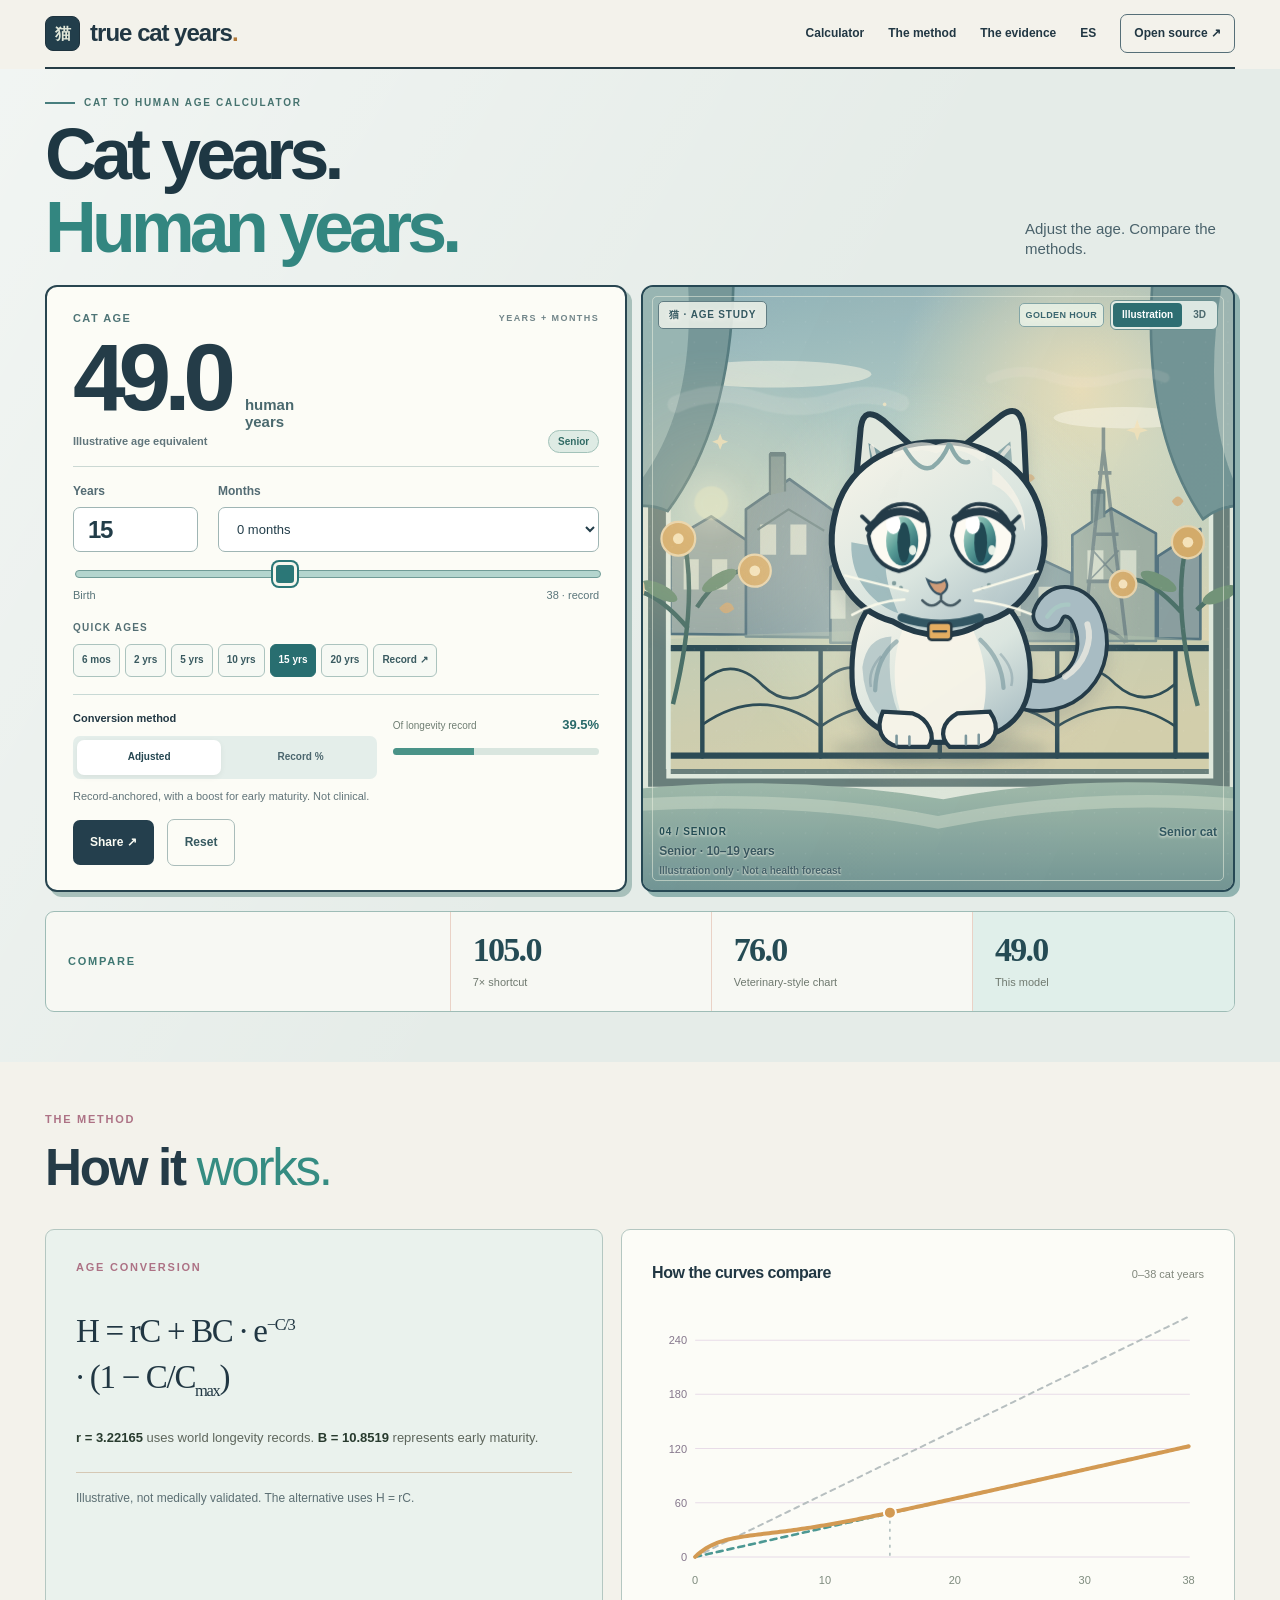
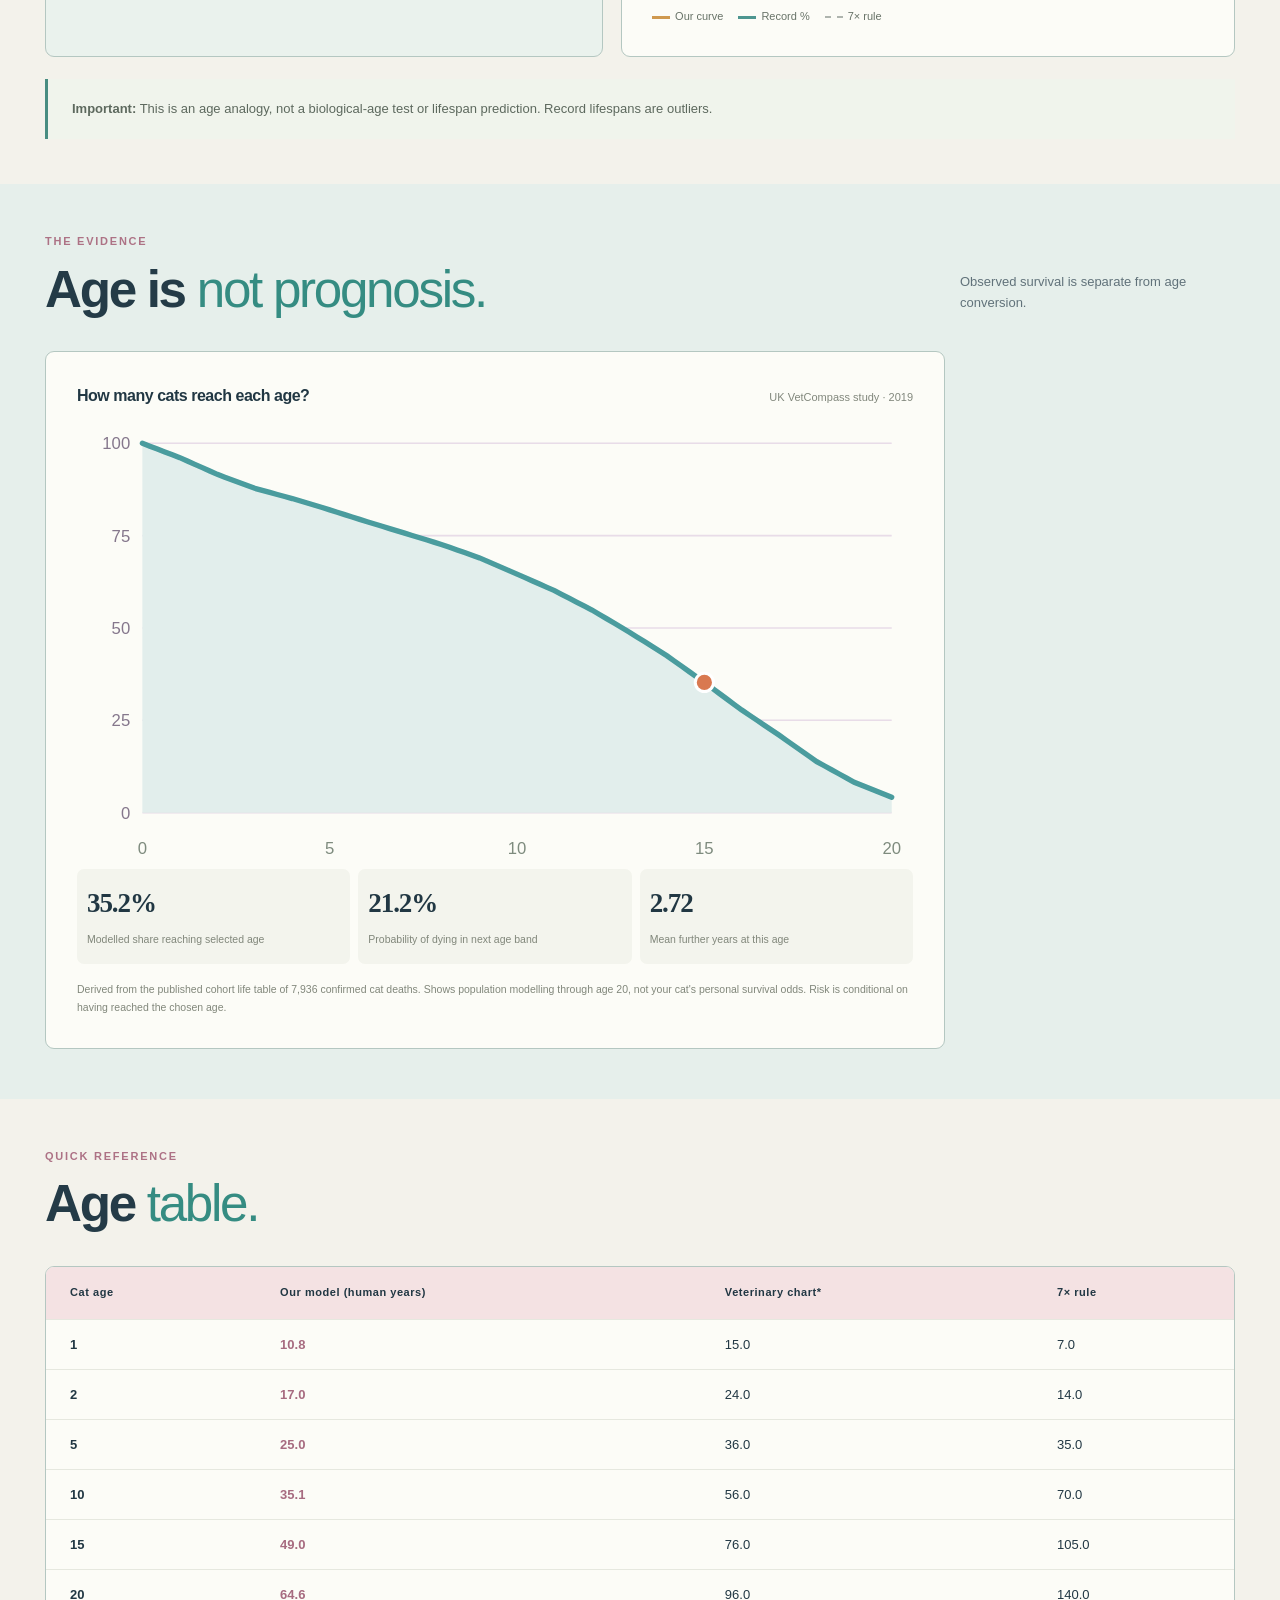
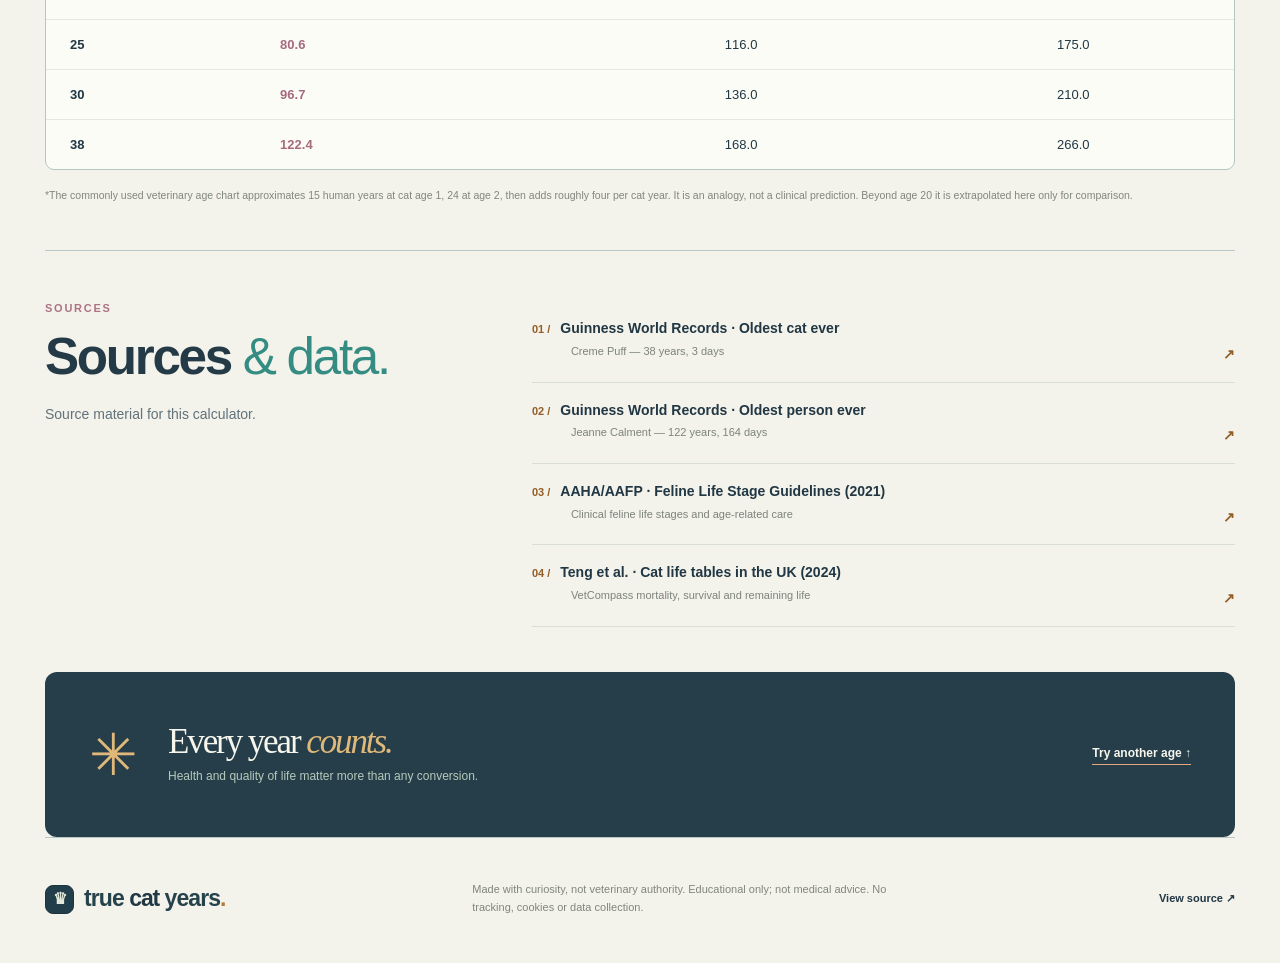
==== commit 17707840: "Add Spanish language switch and reciprocal hreflang to English home" ====
--- a/index.html
+++ b/index.html
@@ -4,7 +4,10 @@
 <meta charset="utf-8"><meta name="viewport" content="width=device-width,initial-scale=1">
 <meta name="theme-color" content="#172a35">
 <link rel="canonical" href="https://catyear.pages.dev/">
-<meta property="og:url" content="https://catyear.pages.dev/">
+<link rel="alternate" hreflang="en" href="https://catyear.pages.dev/">
+<link rel="alternate" hreflang="es" href="https://catyear.pages.dev/es/">
+<link rel="alternate" hreflang="x-default" href="https://catyear.pages.dev/">
+<meta property="og:url" content="https://catyear.pages.dev/"><meta property="og:locale" content="en_GB">
 <meta name="description" content="How old is your cat in human years? Explore a beautiful, research-linked cat years calculator anchored to the oldest verified cat and human, with a transparent formula and real feline longevity data.">
 <meta property="og:type" content="website"><meta property="og:title" content="How old is your cat, really? | True Cat Years"><meta property="og:description" content="An illustrated cat age calculator with a clear, record-based comparison.">
 <title>Cat Years to Human Years Calculator | True Cat Years</title>
@@ -15,7 +18,7 @@
 <a class="skip" href="#calculator">Skip to calculator</a>
 <header class="site-header wrap">
 <a href="./" class="brand" aria-label="True Cat Years home"><span class="brand-mark" aria-hidden="true">猫</span><span>true <span class="brand-italic">cat</span> years<span class="brand-dot">.</span></span></a>
-<nav aria-label="Primary navigation"><a href="#calculator">Calculator</a><a href="#how-it-works">The method</a><a href="#the-evidence">The evidence</a><a class="nav-github" href="https://github.com/dunctk/true-cat-year-calculator" target="_blank" rel="noopener noreferrer">Open source ↗</a></nav>
+<nav aria-label="Primary navigation"><a href="#calculator">Calculator</a><a href="#how-it-works">The method</a><a href="#the-evidence">The evidence</a><a class="lang-link" href="/es/" hreflang="es" lang="es" data-language-link aria-label="Switch to Spanish">ES</a><a class="nav-github" href="https://github.com/dunctk/true-cat-year-calculator" target="_blank" rel="noopener noreferrer">Open source ↗</a></nav>
 </header>
 <main>
 
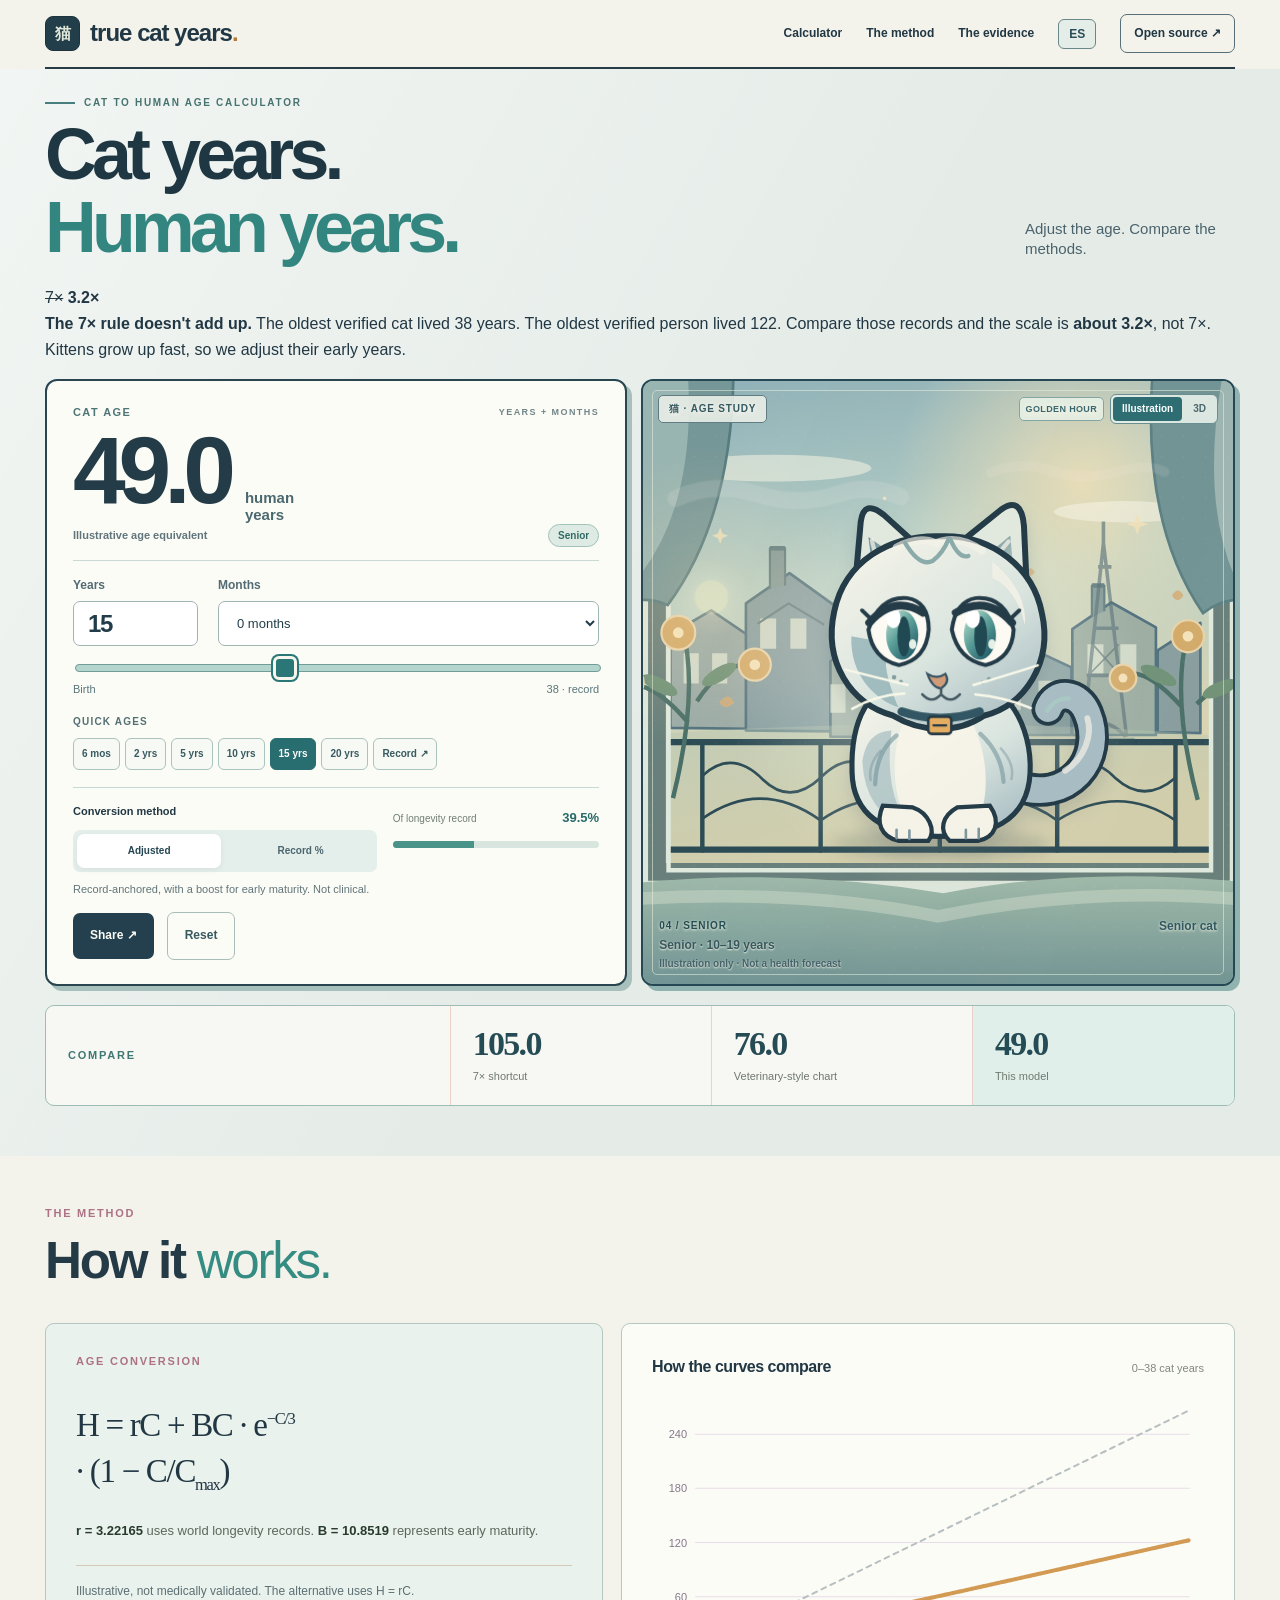
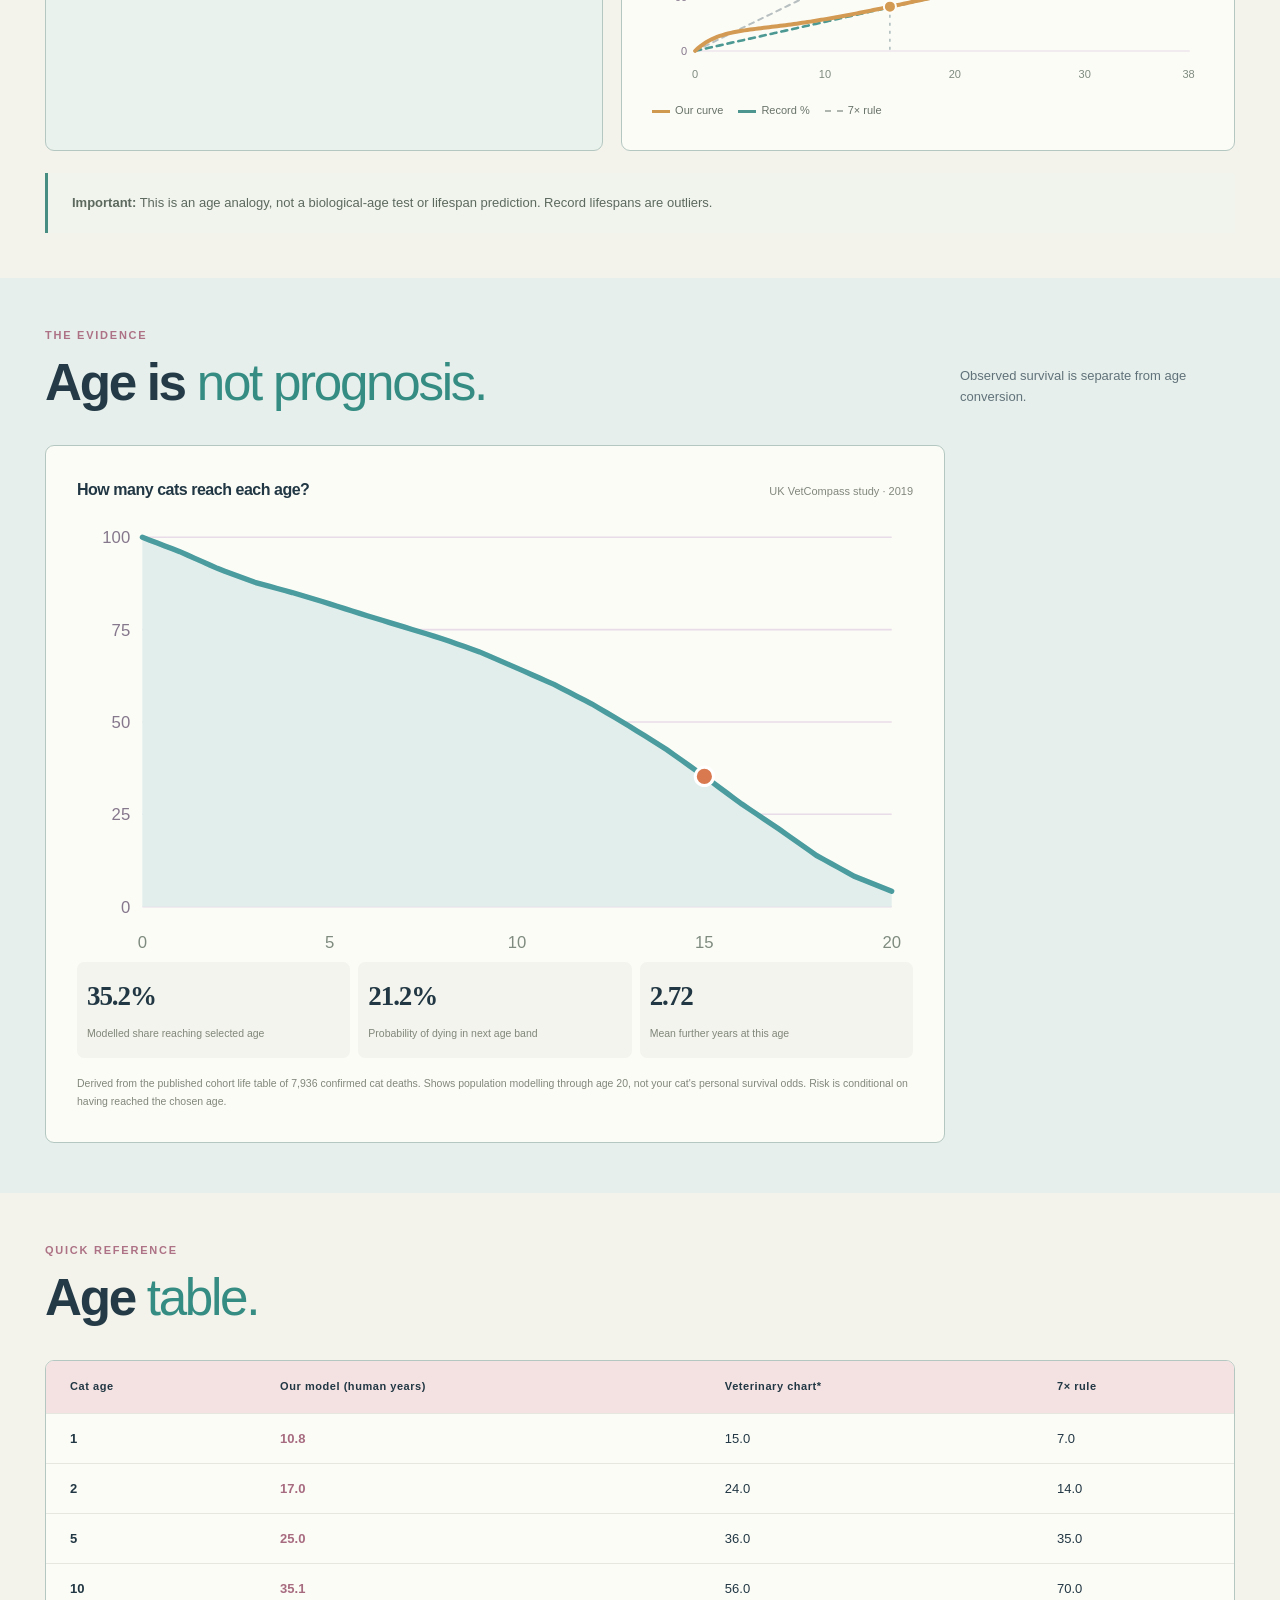
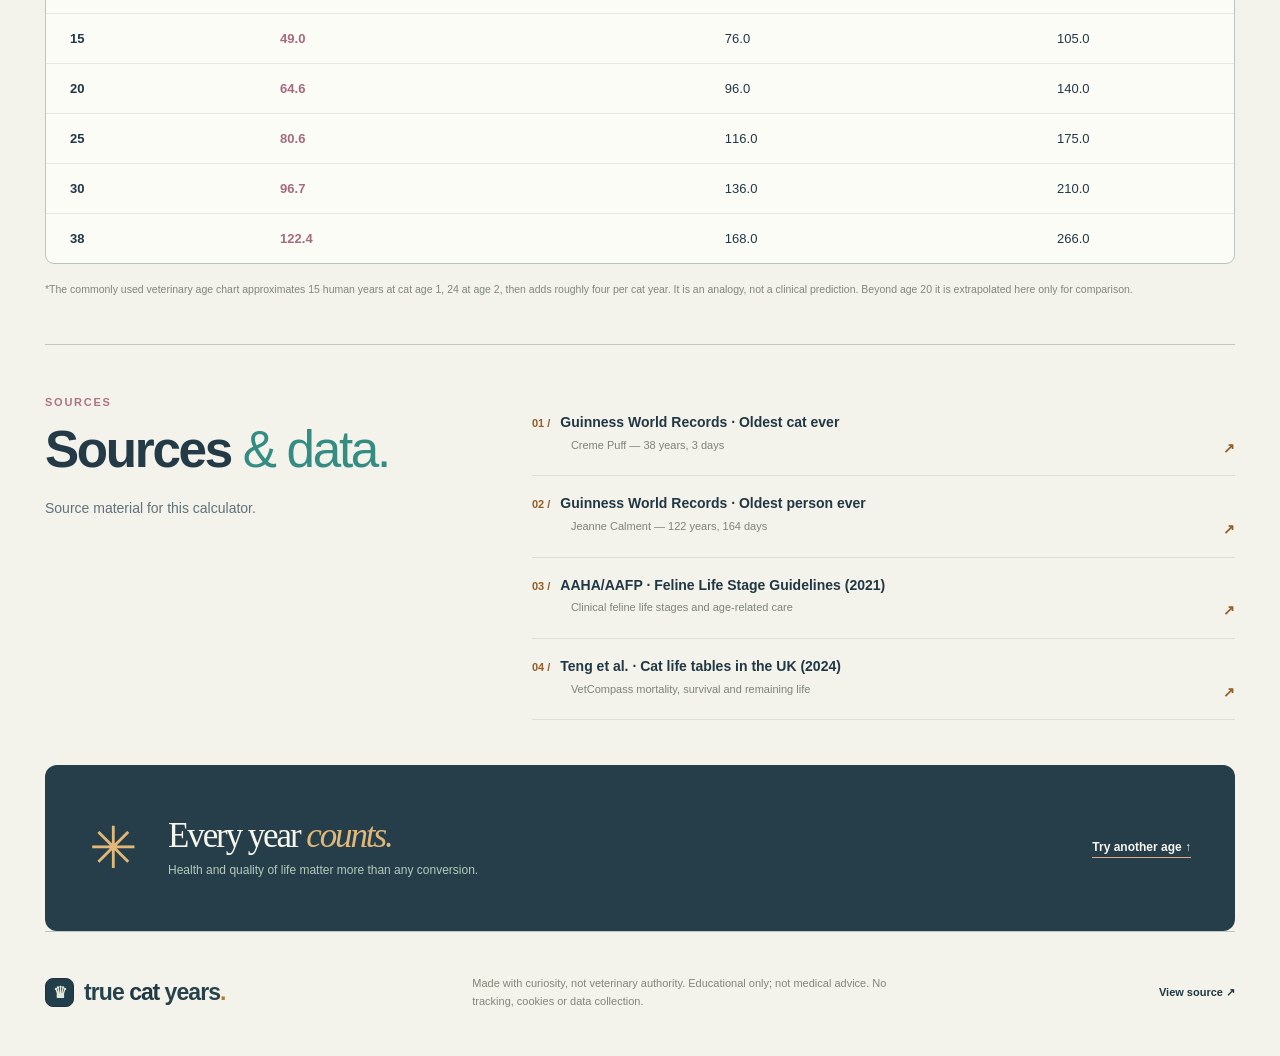
==== commit 4083a2df: "Explain record-based cat-years scale simply at top (English)" ====
--- a/index.html
+++ b/index.html
@@ -29,6 +29,10 @@
       <h1 id="calc-heading">Cat years.<br><em>Human years.</em></h1></div>
     <p class="experience-intro">Adjust the age. Compare the methods.</p>
   </div>
+  <aside class="age-scale-note" aria-label="Why the seven-times rule is wrong">
+    <span class="age-scale-factor" aria-hidden="true"><s>7×</s> <strong>3.2×</strong></span>
+    <p><strong>The 7× rule doesn't add up.</strong> The oldest verified <a href="https://www.guinnessworldrecords.com/world-records/oldest-cat-ever" target="_blank" rel="noopener noreferrer">cat lived 38 years</a>. The oldest verified <a href="https://www.guinnessworldrecords.com/world-records/oldest-person" target="_blank" rel="noopener noreferrer">person lived 122</a>. Compare those records and the scale is <strong>about 3.2×</strong>, not 7×. Kittens grow up fast, so we adjust their early years.</p>
+  </aside>
   <div class="calc-grid experience-grid">
     <div class="control-panel experience-control">
       <div class="panel-index"><span>CAT AGE</span><span>YEARS + MONTHS</span></div>
--- a/storyboard.css
+++ b/storyboard.css
@@ -284,3 +284,29 @@
  #anime-eyes,#anime-tail{animation:none!important}
  .portrait-switch button,.experience-control .presets button{transition:none}
 }
+
+/* Localized navigation and Spanish text fitting */
+.site-header nav .lang-link{
+ display:inline-flex;align-items:center;justify-content:center;
+ border:1px solid #688987;border-radius:6px;
+ font:800 12px/1 var(--sans);
+ padding:8px 10px;min-width:38px;
+ background:#e5ede8;color:#294d55;
+}
+.site-header nav .lang-link:hover{background:#d0e2d9;color:#1a5a60}
+[lang="es"] .experience-heading h1{font-size:clamp(42px,5.1vw,70px)}
+[lang="es"] .experience-control .switcher button{font-size:10px}
+[lang="es"] .scene-disclaimer{font-size:9px}
+@media(max-width:700px){
+ .site-header nav a.lang-link:not(.nav-github){display:inline-flex}
+ [lang="es"] .experience-heading h1{font-size:clamp(37px,8.2vw,58px)}
+ [lang="es"] .experience-control>.scene-panel .scene-note{font-size:10px}
+ [lang="es"] .scene-top .scene-title{font-size:8px}
+ .site-header nav{gap:9px}
+ .site-header nav .lang-link{padding:8px;min-width:32px}
+}
+@media(max-width:385px){
+ [lang="es"] .experience-heading h1{font-size:36px}
+ [lang="es"] .experience-control .switcher button{font-size:9px}
+ [lang="es"] .scene-top .scene-title{font-size:8px}
+}
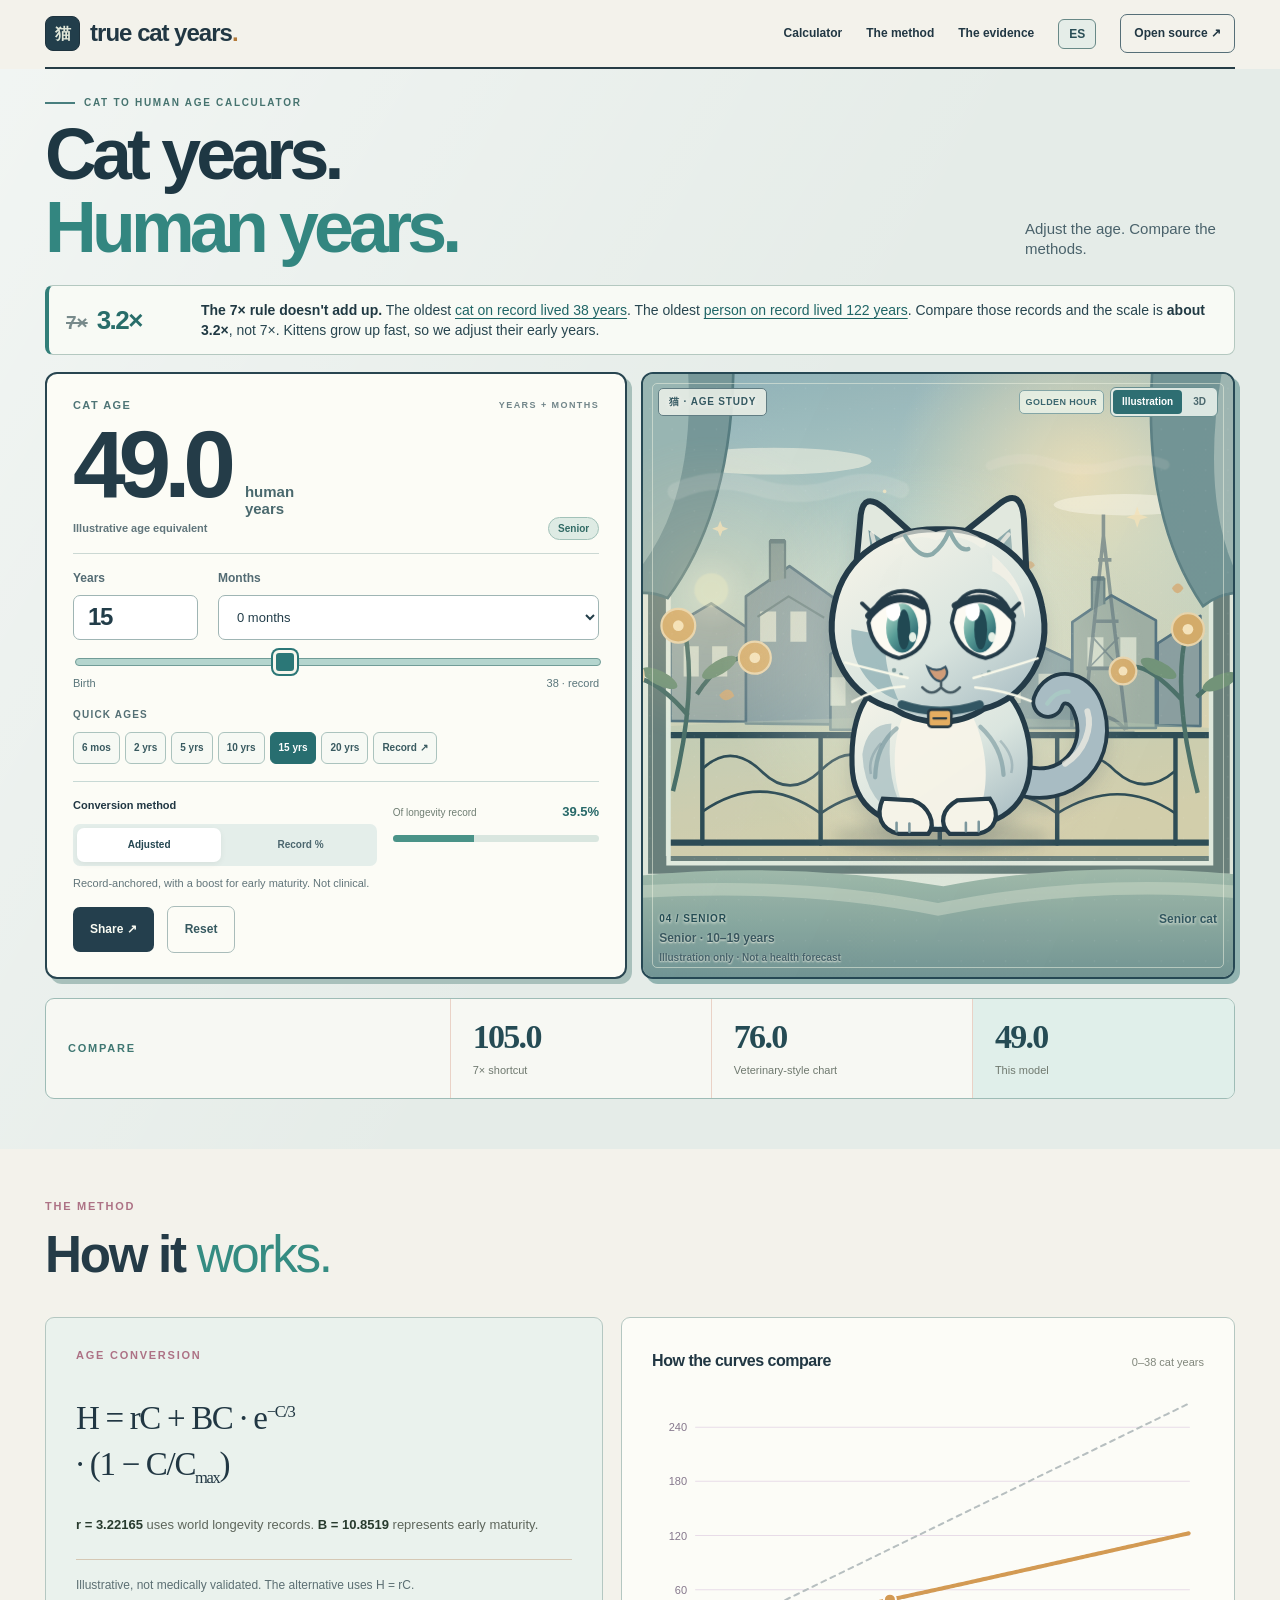
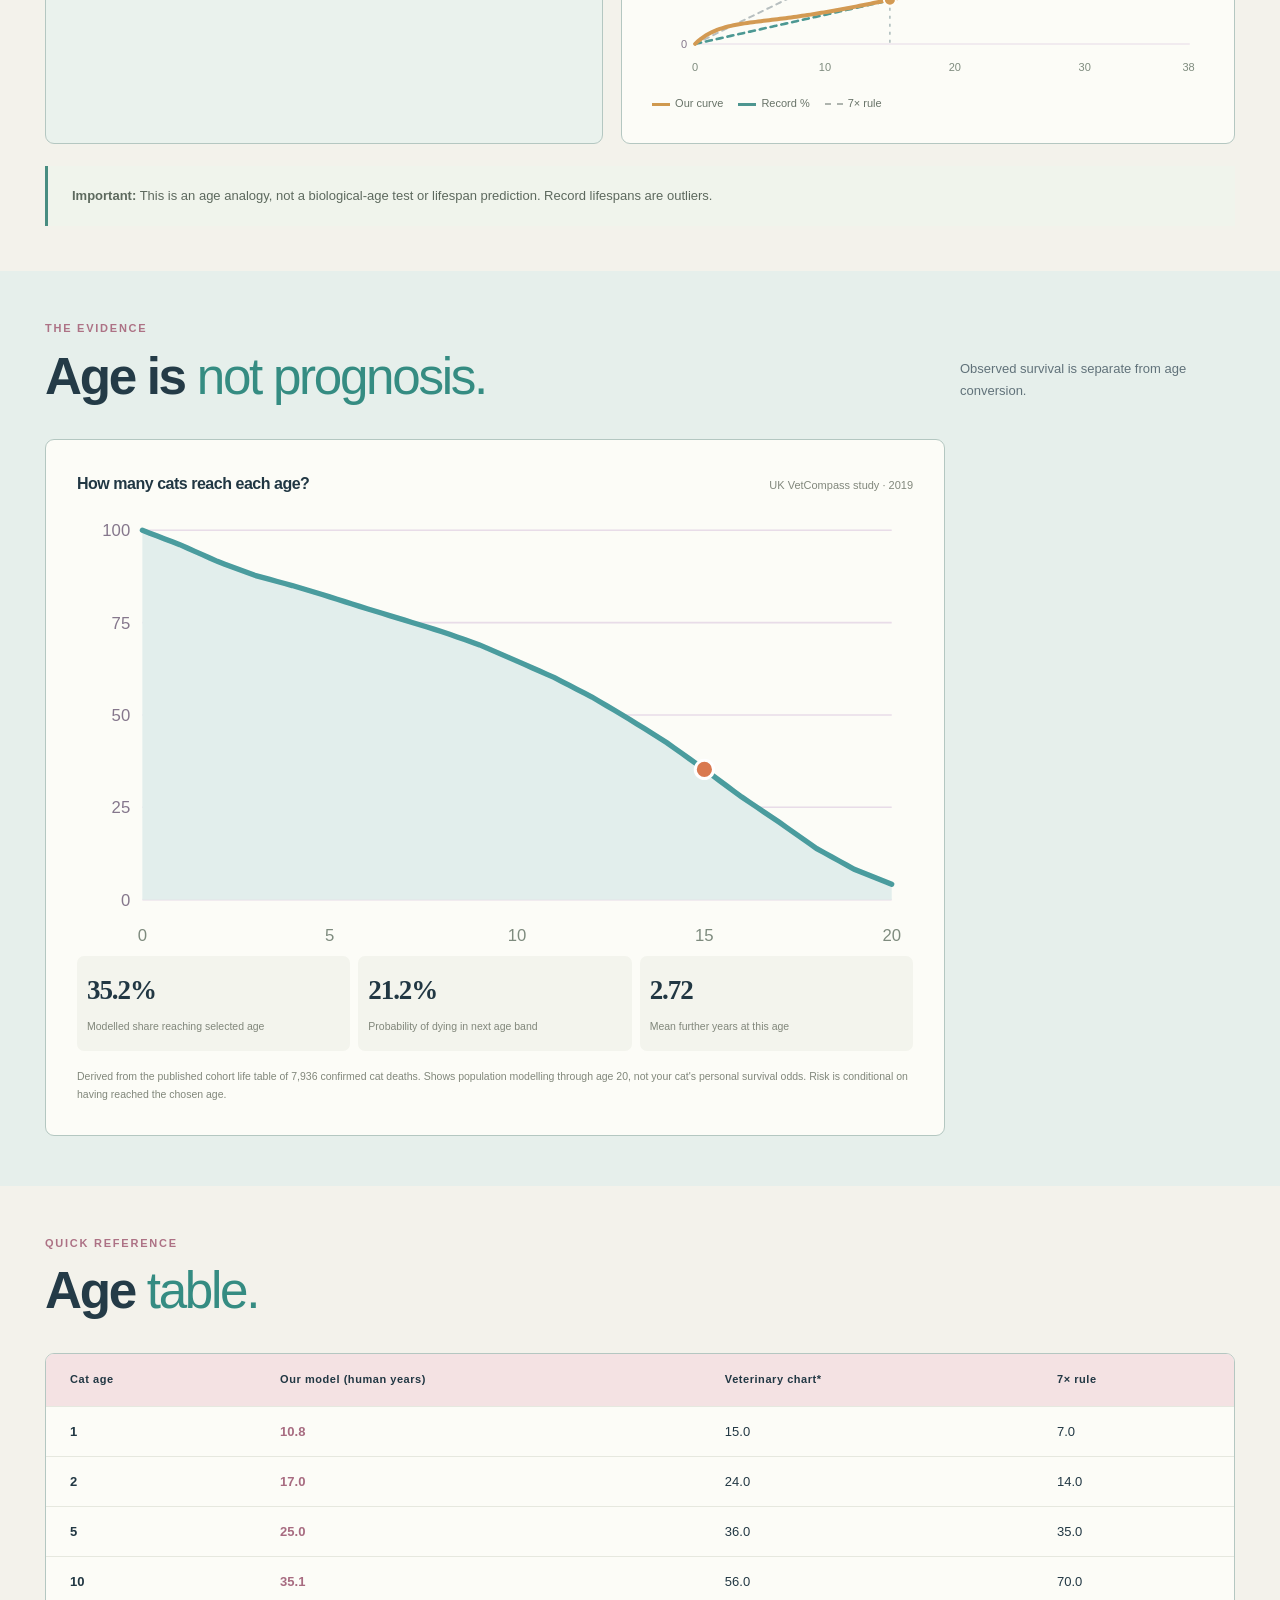
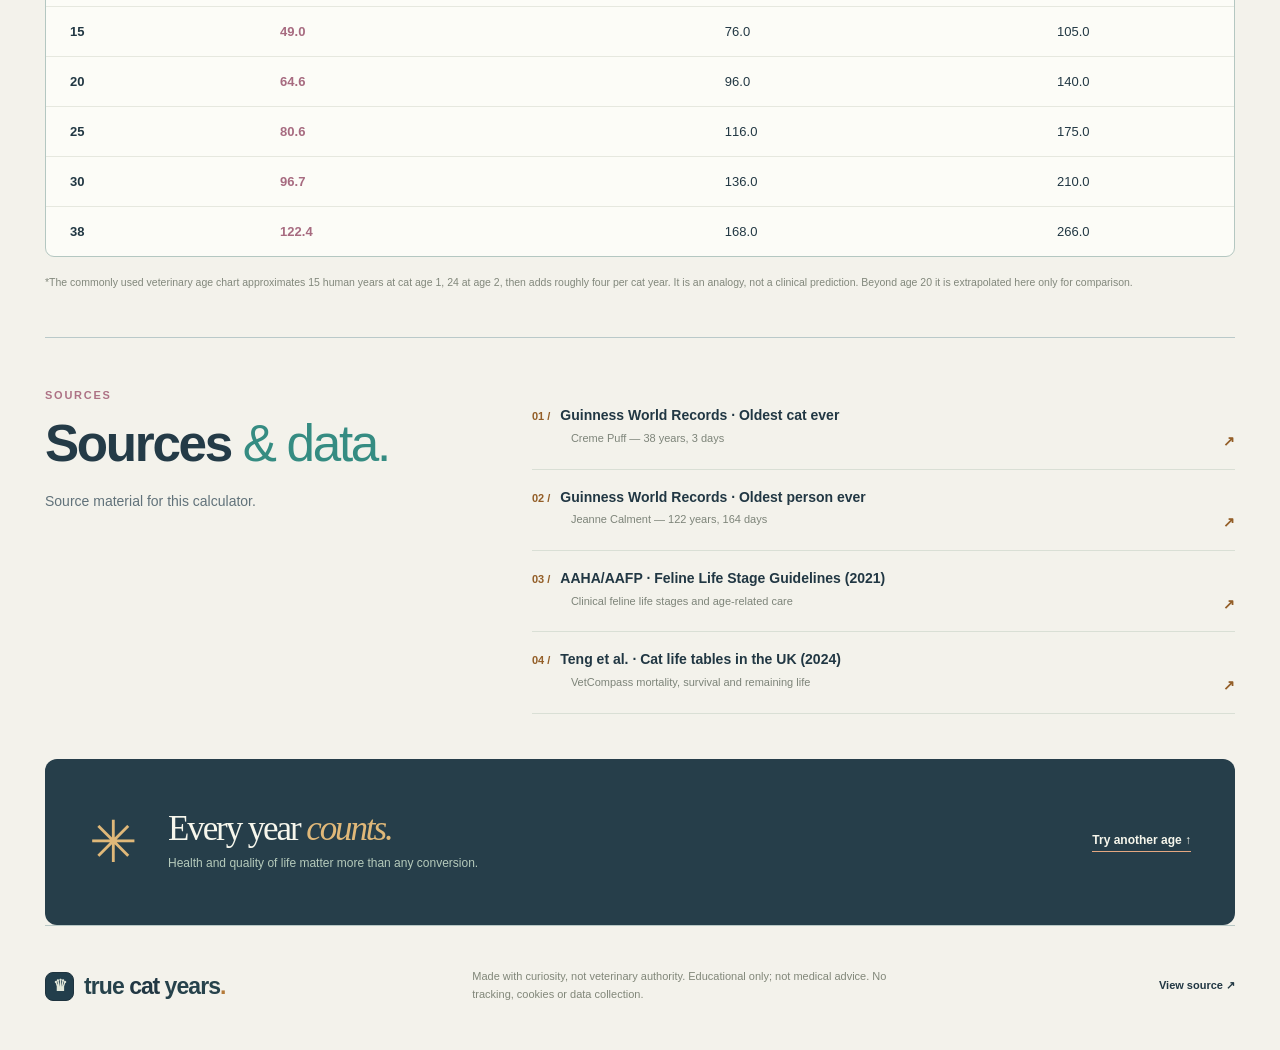
==== commit 7e4302fb: "Simplify record explanations for easy reading in English" ====
--- a/index.html
+++ b/index.html
@@ -31,7 +31,7 @@
   </div>
   <aside class="age-scale-note" aria-label="Why the seven-times rule is wrong">
     <span class="age-scale-factor" aria-hidden="true"><s>7×</s> <strong>3.2×</strong></span>
-    <p><strong>The 7× rule doesn't add up.</strong> The oldest verified <a href="https://www.guinnessworldrecords.com/world-records/oldest-cat-ever" target="_blank" rel="noopener noreferrer">cat lived 38 years</a>. The oldest verified <a href="https://www.guinnessworldrecords.com/world-records/oldest-person" target="_blank" rel="noopener noreferrer">person lived 122</a>. Compare those records and the scale is <strong>about 3.2×</strong>, not 7×. Kittens grow up fast, so we adjust their early years.</p>
+    <p><strong>The 7× rule doesn't add up.</strong> The oldest <a href="https://www.guinnessworldrecords.com/world-records/oldest-cat-ever" target="_blank" rel="noopener noreferrer">cat on record lived 38 years</a>. The oldest <a href="https://www.guinnessworldrecords.com/world-records/oldest-person" target="_blank" rel="noopener noreferrer">person on record lived 122 years</a>. Compare those records and the scale is <strong>about 3.2×</strong>, not 7×. Kittens grow up fast, so we adjust their early years.</p>
   </aside>
   <div class="calc-grid experience-grid">
     <div class="control-panel experience-control">
--- a/storyboard.css
+++ b/storyboard.css
@@ -310,3 +310,35 @@
  [lang="es"] .experience-control .switcher button{font-size:9px}
  [lang="es"] .scene-top .scene-title{font-size:8px}
 }
+
+/* Explain our age scale clearly before the calculator, in both languages. */
+.age-scale-note{
+  display:grid;grid-template-columns:120px minmax(0,1fr);
+  align-items:center;gap:15px;
+  padding:13px 17px;margin:0 0 17px;
+  color:#284650;background:#f8faf5;
+  border:1px solid #b4c8c0;border-left:4px solid #317e79;
+  border-radius:8px;
+}
+.age-scale-factor{
+  display:flex;align-items:baseline;gap:9px;
+  white-space:nowrap;font-family:var(--sans);
+}
+.age-scale-factor s{color:#788a8b;font-size:19px;font-weight:700;text-decoration-thickness:2px}
+.age-scale-factor strong{color:#286d6a;font-size:26px;font-weight:850;letter-spacing:-.06em}
+.age-scale-note p{
+  margin:0;max-width:100%;
+  font:500 14px/1.48 var(--sans);
+}
+.age-scale-note p strong{font-weight:800;color:#203943}
+.age-scale-note p a{
+  color:#1f6566;text-decoration:underline;text-underline-offset:3px;
+  text-decoration-thickness:1px;
+}
+.age-scale-note p a:hover{color:#12464f}
+@media(max-width:700px){
+  .age-scale-note{grid-template-columns:1fr;gap:4px;padding:11px 13px;margin-bottom:15px}
+  .age-scale-factor s{font-size:16px}
+  .age-scale-factor strong{font-size:21px}
+  .age-scale-note p{font-size:13px;line-height:1.45}
+}
